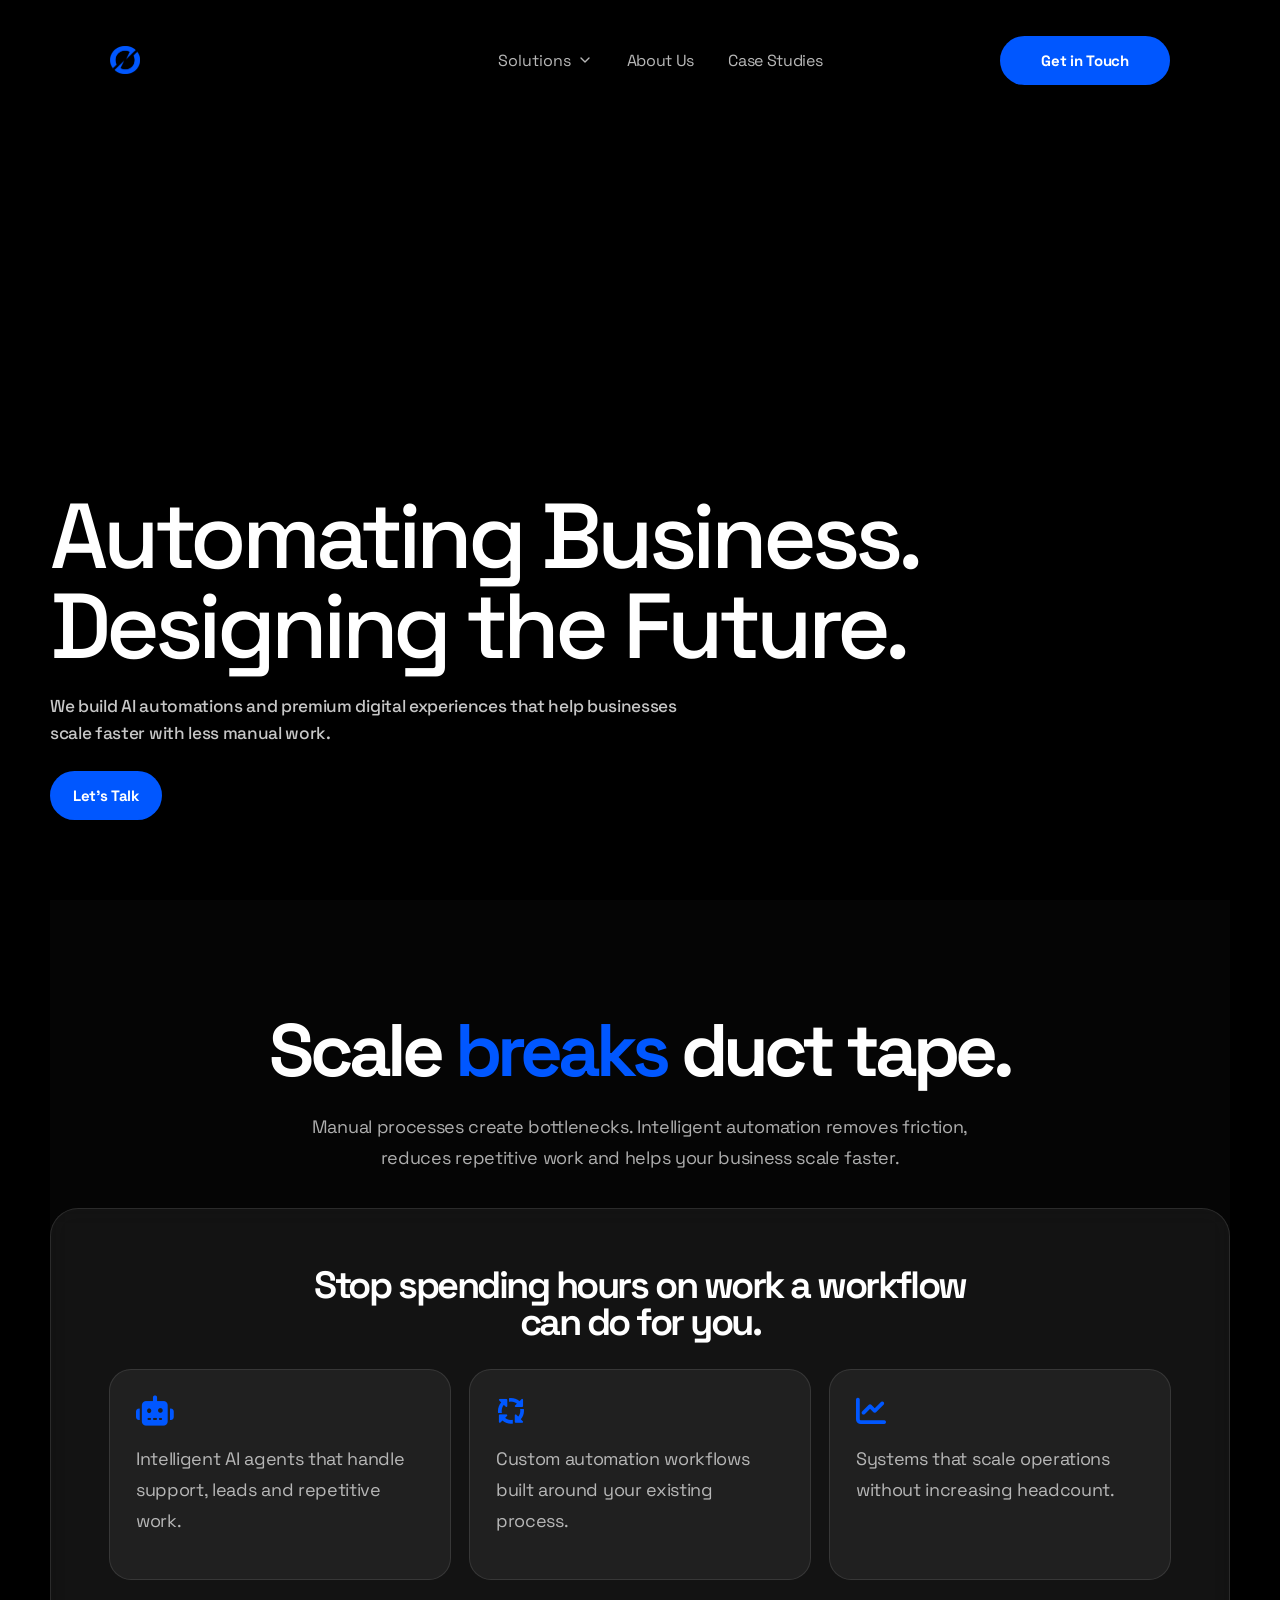
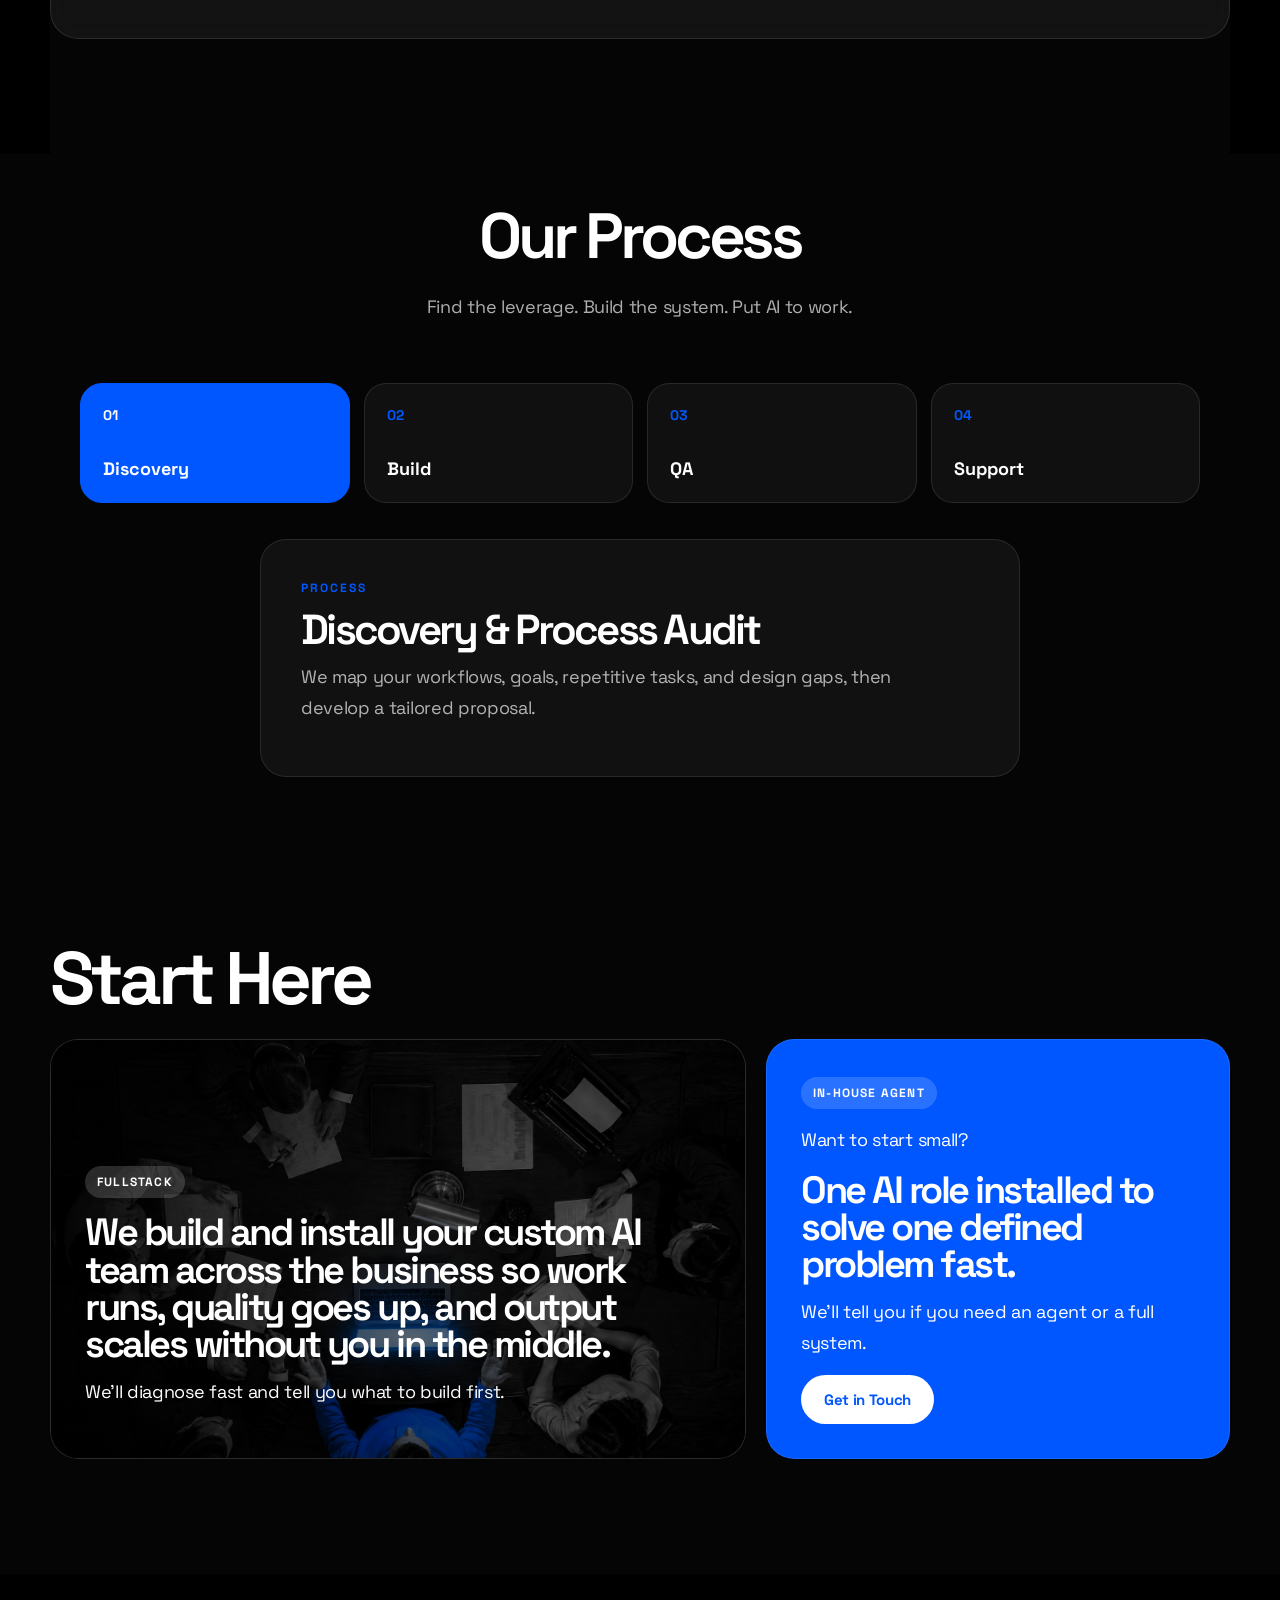
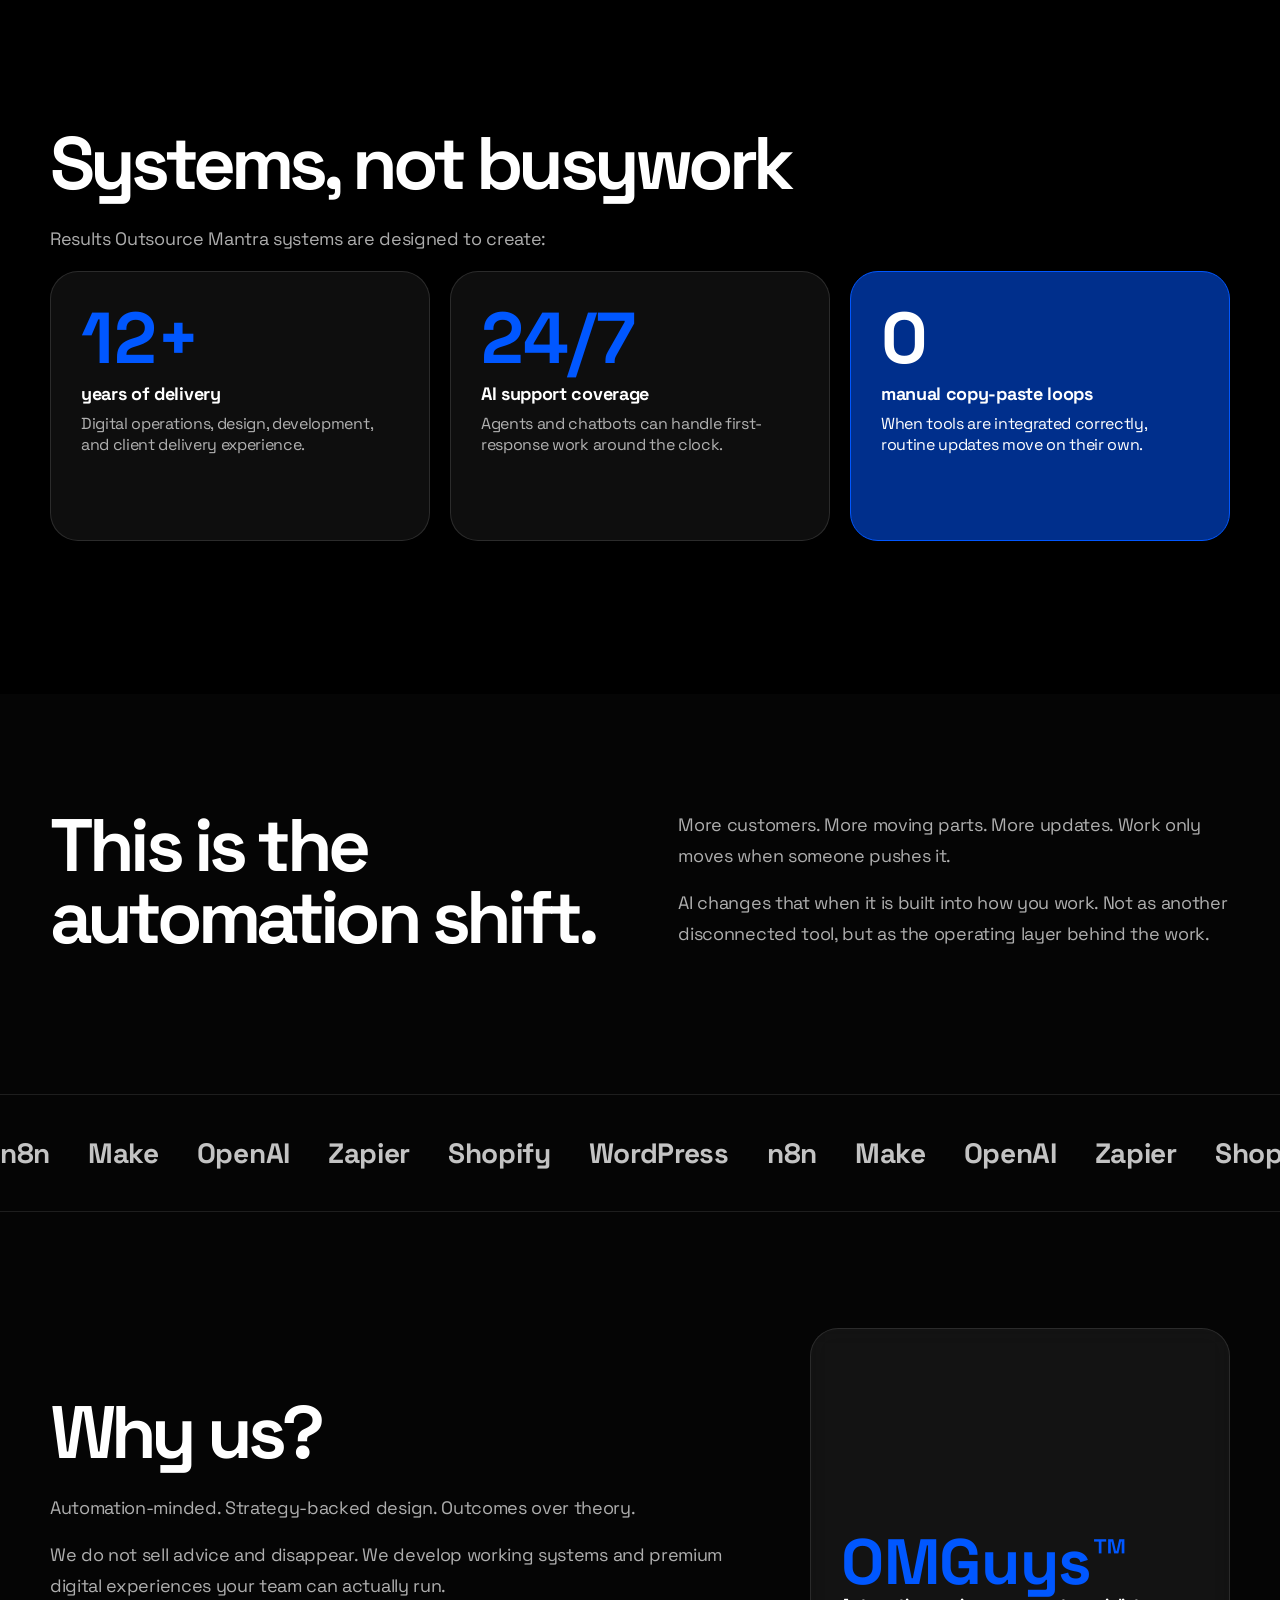
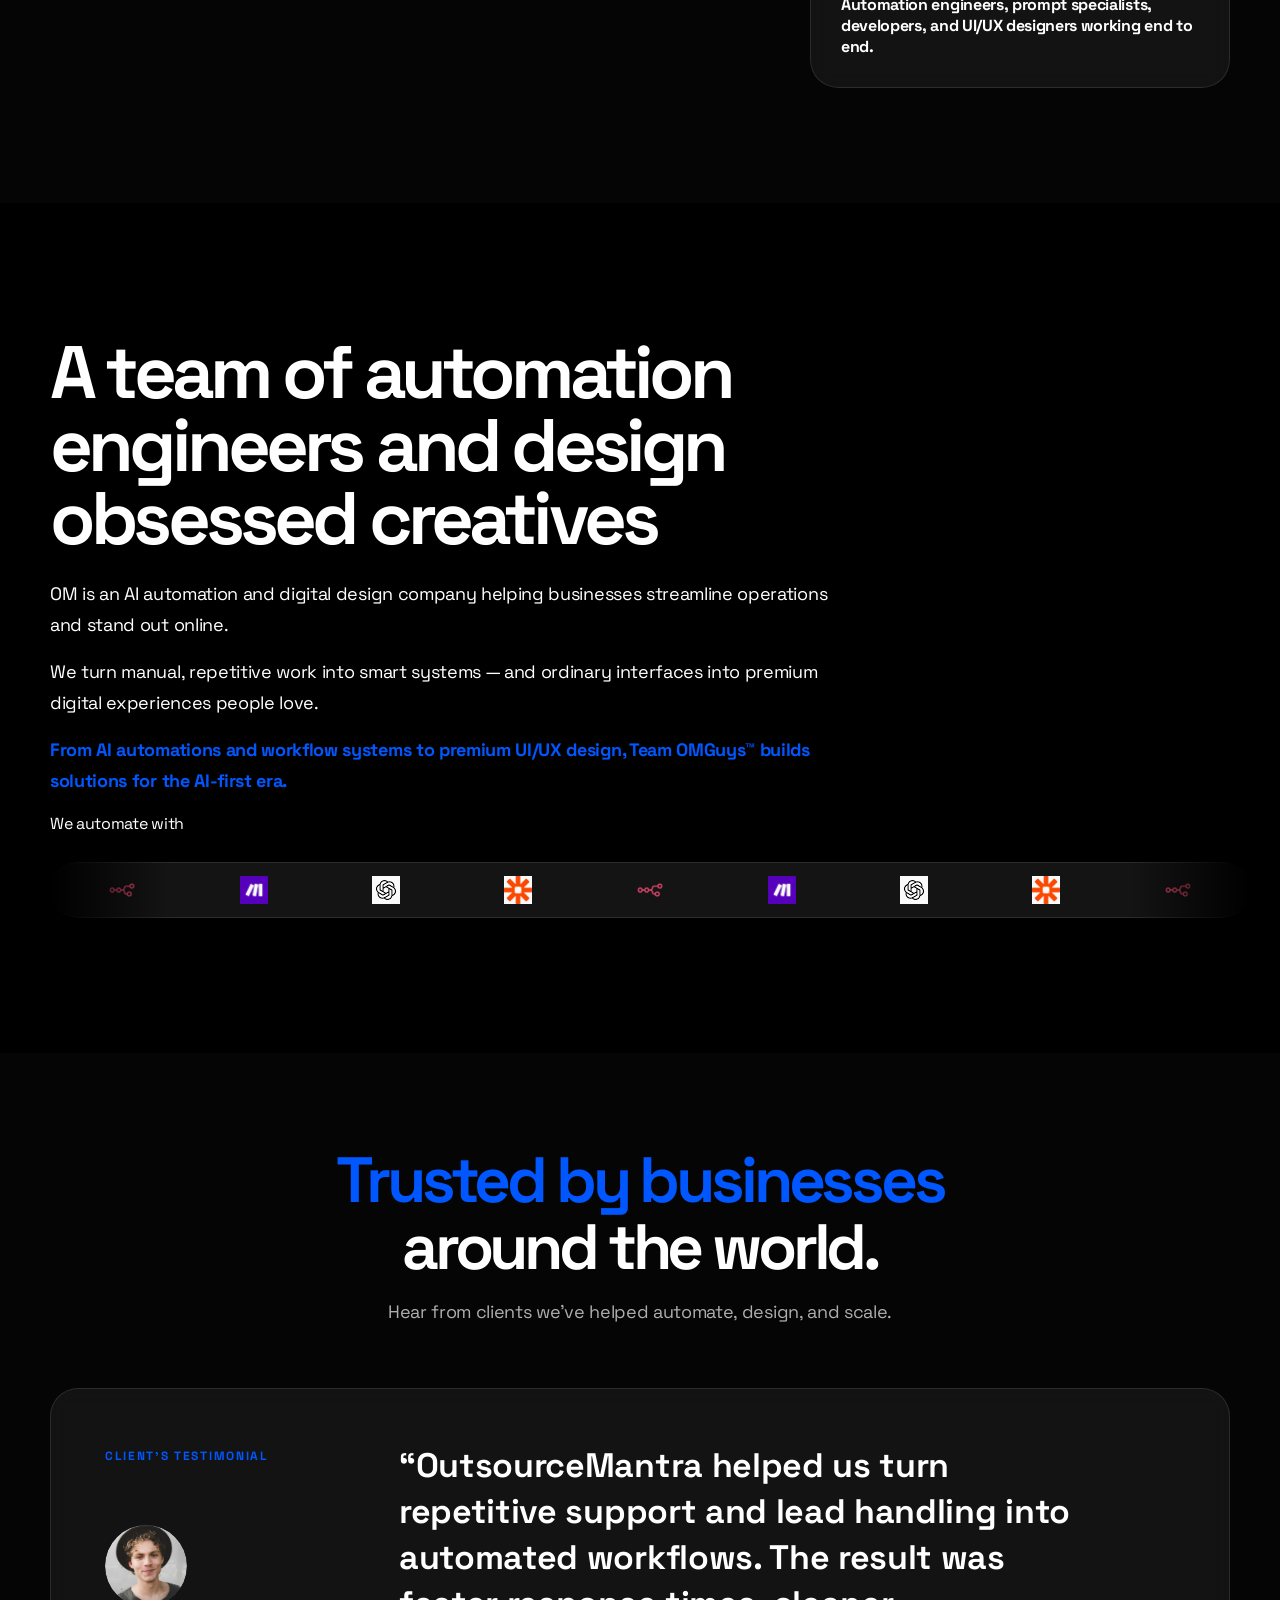
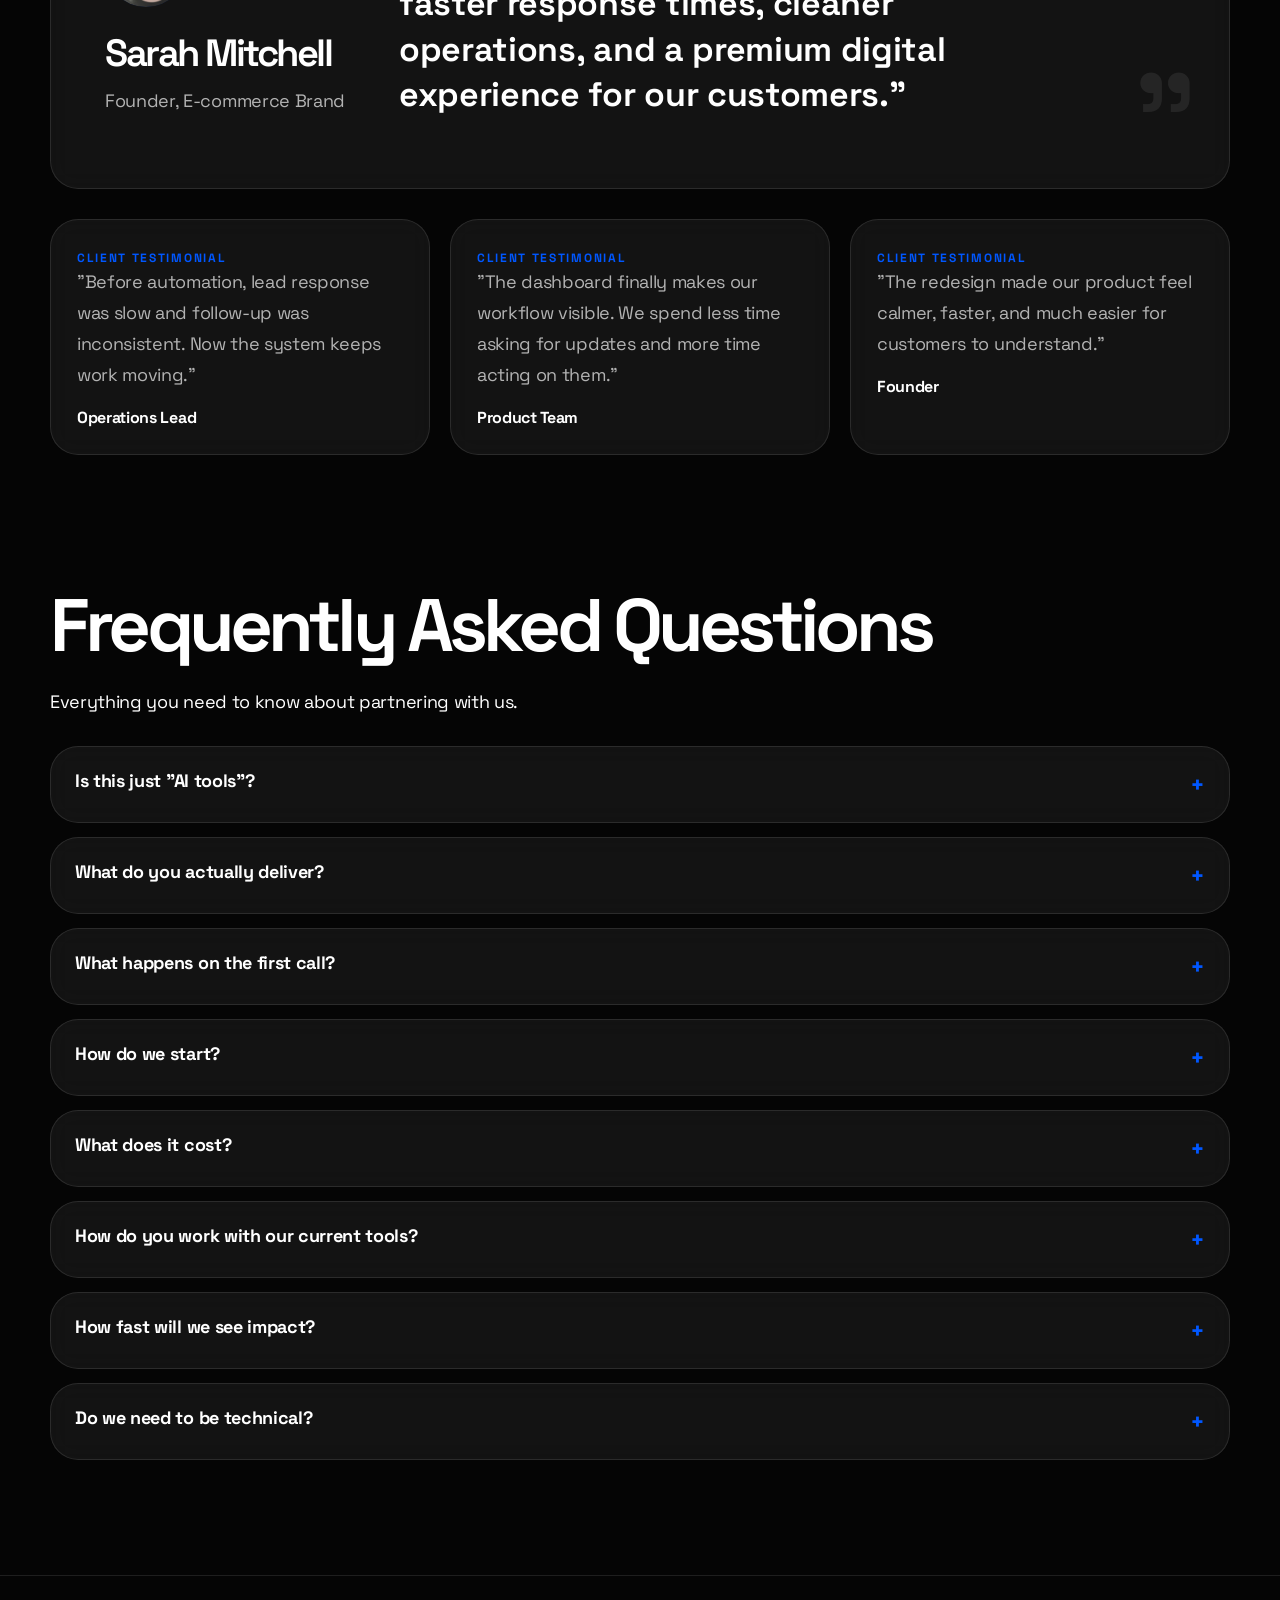
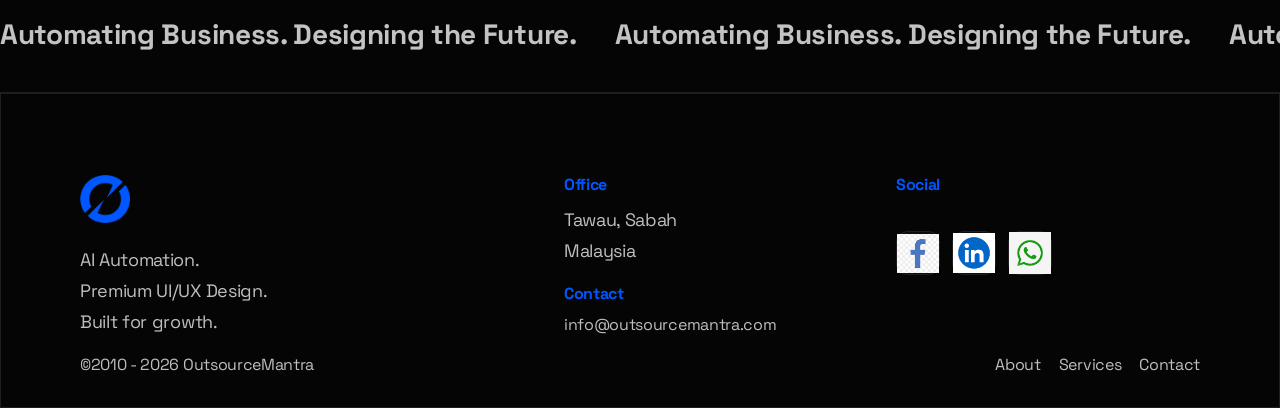
==== index.html @ 1ba49a5a "Final OM website update" ====
<!doctype html>
<html lang="en">

<head>
  <meta charset="utf-8" />
  <meta name="viewport" content="width=device-width, initial-scale=1" />
  <title>Outsource Mantra | Automating Business. Designing the Future.</title>
  <meta name="description"
    content="Outsource Mantra builds AI automations, premium UI/UX design, and integrated digital systems for growing businesses." />
  <meta property="og:title" content="Outsource Mantra" />
  <meta property="og:description" content="AI automation and premium UI/UX design by Team OMGuys." />
  <meta name="theme-color" content="#020202" />
  <link rel="preconnect" href="https://fonts.googleapis.com" />
  <link rel="preconnect" href="https://fonts.gstatic.com" crossorigin />
  <link href="https://fonts.googleapis.com/css2?family=Inter:wght@300;400;500;600;700;800&family=Space+Grotesk:wght@300;400;500;600;700&display=swap" rel="stylesheet">
  <link rel="stylesheet" href="https://cdnjs.cloudflare.com/ajax/libs/font-awesome/6.5.2/css/all.min.css">
  <link rel="stylesheet" href="assets/style1-blue1.css" />
</head>

<body>
  <div class="gradient-blur" aria-hidden="true">
    <div></div>
    <div></div>
    <div></div>
    <div></div>
    <div></div>
    <div></div>
  </div>
  <header class="site-header" data-header>
    <a class="brand" href="index.html" aria-label="Outsource Mantra home"><img class="logo" src="assets/logo-blue.png" alt="Outsource Mantra logo"></a>
    <button class="nav-toggle" type="button" aria-expanded="false"
      aria-controls="site-nav"><span></span><span></span><span></span></button>
    <nav class="site-nav" id="site-nav" aria-label="Primary navigation">
      <div class="nav-group">
        <button class="nav-drop" type="button" aria-expanded="false">Solutions <svg class="nav-chevron" width="16"
            height="16" viewBox="0 0 24 24" fill="none">
            <path d="M6 9L12 15L18 9" stroke="currentColor" stroke-width="2" stroke-linecap="round"
              stroke-linejoin="round" />
          </svg></button>
        <div class="dropdown">
          <a href="services.html#ai">AI Automation</a>
          <a href="services.html#ux">Premium UI/UX Design</a>
          <a href="services.html#build">Build & Integrate</a>
        </div>
      </div>
      <a href="about.html">About Us</a>
      <a href="work.html">Case Studies</a>
    </nav>
    <a class="btn btn-primary nav-cta" href="contact.html">Get in Touch</a>
  </header>

  <main>
    <section class="hero cinematic">
      <div class="media-bg media-command" aria-hidden="true">
          <video class="hero-video" autoplay muted loop playsinline>
        <source src="assets/video.mp4" type="video/mp4">
    </video>
      </div>
      <div class="hero-overlay" aria-hidden="true"></div>
      <div class="hero-inner animate-on-scroll">
        <h1>Automating Business.</h1>
        <h2>Designing the Future.</h2>
        <p>
          We build AI automations and premium digital experiences that help businesses scale faster with less manual
          work.
        </p>
        <a class="btn btn-primary" href="contact.html">Let's Talk</a>
      </div>
    </section>
<section class="break-section animate-on-scroll">
  <h2>Scale <span>breaks</span> duct tape.</h2>
  <p>
    Manual processes create bottlenecks. Intelligent automation removes friction,
    reduces repetitive work and helps your business scale faster.
</p>

  <!-- <div class="signal-icon" aria-hidden="true"></div> -->

  <div class="install-block">
    <h3><center><span>Stop spending hours on work</span>
       a workflow <br>can do for you.</center>
      
    </h3>

    <div class="install-grid">

    <article>
       <i class="fa-solid fa-robot feature-icon"></i>
        <!-- AI Agents -->


<!-- Workflows -->

        <p>
            Intelligent AI agents that handle
            support, leads and repetitive work.
        </p>
    </article>

    <article>
        <i class="fa-solid fa-arrows-spin feature-icon"></i>

<!-- Scaling -->

        <p>
            Custom automation workflows
            built around your existing process.
        </p>
    </article>

    <article>
        <i class="fa-solid fa-chart-line feature-icon"></i>
        <p>
            Systems that scale operations
            without increasing headcount.
        </p>
    </article>

</div>
  </div>
</section>
    <!-- <section class="break-section animate-on-scroll">
      <h2>Scale <span>breaks</span> duct tape.</h2>
      <p>If work only moves when you're in the middle, you're the system.</p>
      <div class="signal-icon" aria-hidden="true"></div>
    </section> -->

    <!-- <section class="install-system">
      <div class="section-shell split animate-on-scroll">
        <div>
          <p class="eyebrow">About Us</p>
          <h2>Stop being the system. Install one.</h2>
        </div>
        <div>
          <p>OM is an AI automation and digital design company. For the past 12+ years we have helped businesses
            streamline operations and stand out online.</p>
          <p>What started with a couple of designers has grown into Team OMGuys&trade;: automation engineers, prompt
            specialists, developers, and UI/UX designers.</p>
          <a class="text-link" href="about.html">More About Us</a>
        </div>
      </div>
    </section> -->

    <!-- <section class="operate section-dark">
      <div class="section-shell animate-on-scroll">
        <h2>Built for how you actually operate.</h2>
        <div class="operate-grid">
          <article><i data-icon></i>
            <p>AI-run workflows built into the business, not random tools.</p>
          </article>
          <article><i data-icon></i>
            <p>Work completes without constant human coordination.</p>
          </article>
          <article><i data-icon></i>
            <p>Capacity scales without hiring for every manual task.</p>
          </article>
        </div>
      </div>
    </section> -->

    <!-- <section class="approach" id="process">
      <div class="approach-head animate-on-scroll">
        <h2>Our Process</h2>
        <p>Find the leverage. Build the system. Put AI to work.</p>
      </div>
      <div class="process-orbit animate-on-scroll" style="--node-angle:0deg;--orbit-percent:25">
        <div class="orbit-ring" aria-hidden="true">
          <svg class="orbit-svg" viewBox="0 0 100 100">
            <circle class="orbit-base" cx="50" cy="50" r="49" pathLength="100"></circle>
            <circle class="orbit-progress" cx="50" cy="50" r="49" pathLength="100"></circle>
          </svg>
          <span class="orbit-node node-1"></span>
          <span class="orbit-node node-2"></span>
          <span class="orbit-node node-3"></span>
          <span class="orbit-node node-4"></span>
          <span class="active-orbit-node"></span>
        </div>
        <div class="process-content" data-process-content>
          <span>Process</span>
          <h3>Discovery & Process Audit</h3>
          <p>We map your workflows, goals, repetitive tasks, and design gaps, then develop a tailored proposal.</p>
        </div>
        <div class="process-tabs" role="tablist" aria-label="Process steps">
          <button class="active" type="button" data-step="0"><b>01</b> Discovery</button>
          <button type="button" data-step="1"><b>02</b> Build</button>
          <button type="button" data-step="2"><b>03</b> QA</button>
          <button type="button" data-step="3"><b>04</b> Support</button>
        </div>
      </div>
    </section>
    <div class="process-showcase" data-process-showcase>
  <span>PROCESS</span>
  <h3>Discovery & Process Audit</h3>
  <p>We map your workflows, goals, repetitive tasks, and design gaps, then develop a tailored proposal.</p>
</div> -->
<section class="approach" id="process">
  <div class="approach-head animate-on-scroll">
    <h2>Our Process</h2>
    <p>Find the leverage. Build the system. Put AI to work.</p>
  </div>

  <div class="process-orbit animate-on-scroll">

    <div class="process-tabs" role="tablist">
      <button class="active" type="button" data-step="0"><b>01</b> Discovery</button>
      <button type="button" data-step="1"><b>02</b> Build</button>
      <button type="button" data-step="2"><b>03</b> QA</button>
      <button type="button" data-step="3"><b>04</b> Support</button>
    </div>

    <div class="process-showcase" data-process-showcase>
      <span>PROCESS</span>
      <h3>Discovery & Process Audit</h3>
      <p>
        We map your workflows, goals, repetitive tasks,
        and design gaps, then develop a tailored proposal.
      </p>
    </div>

  </div>
</section>
    <section class="start-here section-dark">
      <div class="section-shell animate-on-scroll">
        <h2>Start Here</h2>
        <div class="offer-grid">
          <article class="offer-card media-card">
            <!-- <video class="card-video" autoplay muted loop playsinline preload="metadata" aria-hidden="true">
              <source src="assets/video1.mp4" type="video/mp4">
            </video> -->
            <img class="card-video"  src="assets/ble.png" alt="Full system installation">
            <div class="offer-card-content">
              <span class="offer-pill">FullStack</span>
              <h3>We build and install your custom AI team across the business so work runs, quality goes up, and output scales without you in the middle.</h3>
              <!-- <a class="btn btn-primary" href="contact.html">Book a Call</a> -->
              <p>We'll diagnose fast and tell you what to build first.</p>
            </div>
          </article>
          <article class="offer-card texture-card">
            <div class="offer-card-content">
              <span class="offer-pill">In-House Agent</span>
              <p class="offer-kicker">Want to start small?</p>
              <h3>One AI role installed to solve one defined problem fast.</h3>
              
              <p>We'll tell you if you need an agent or a full system.</p>
              <a class="btn btn-primary" href="contact.html">Get in Touch</a>
            </div>
          </article>
        </div>
      </div>
    </section>

    <section class="results section-dark animate-on-scroll">
      <div class="media-bg media-desk" aria-hidden="true">
         <video class="card-video" autoplay muted loop playsinline preload="metadata" aria-hidden="true">
              <source src="assets/typewriter.mp4" type="video/mp4">
            </video>
      </div>
      <div class="section-shell">
        <h2>Systems, not busywork</h2>
        <p >Results Outsource Mantra systems are designed to create:</p>
        <div class="metric-grid">
          <article><strong ">12+</strong><b>years of delivery</b><span>Digital operations, design, development, and client
              delivery experience.</span></article>
          <article><strong ">24/7</strong><b>AI support coverage</b><span>Agents and chatbots can handle first-response
              work around the clock.</span></article>
          <article class="accent"><strong ">0</strong><b>manual copy-paste loops</b><span>When tools are integrated
              correctly, routine updates move on their own.</span></article>
        </div>
      </div>
    </section>

    <section class="manifesto section-dark">
      <div class="section-shell split animate-on-scroll">
        <h2>This is the automation shift.</h2>
        <div>
          <p>More customers. More moving parts. More updates. Work only moves when someone pushes it.</p>
          <p>AI changes that when it is built into how you work. Not as another disconnected tool, but as the operating
            layer behind the work.</p>
        </div>
      </div>
   <div class="logo-marquee">
  <div class="logo-track">
    <div class="logo-group">
      <span>n8n</span><span>Make</span><span>OpenAI</span><span>Zapier</span><span>Shopify</span><span>WordPress</span>
    </div>

    <div class="logo-group" aria-hidden="true">
      <span>n8n</span><span>Make</span><span>OpenAI</span><span>Zapier</span><span>Shopify</span><span>WordPress</span>
    </div>

    <div class="logo-group" aria-hidden="true">
      <span>n8n</span><span>Make</span><span>OpenAI</span><span>Zapier</span><span>Shopify</span><span>WordPress</span>
    </div>
  </div>
</div>
    </section>

    <!-- <section class="work-preview section-dark">
      <div class="section-shell animate-on-scroll">
        <h2><span>What we build.</span> In the wild.</h2>
        <p>Some highlighted recent-work concepts.</p>
        <div class="case-strip">
          <article>
            <div class="case-thumb"></div><span>E-commerce Brand</span>
            <h3>AI Customer Support Agent</h3>
            <p>A 24/7 chatbot for order status, returns, and FAQs.</p>
          </article>
          <article>
            <div class="case-thumb"></div><span>B2B SaaS</span>
            <h3>Automated Lead Qualification</h3>
            <p>Scores and routes inbound leads directly into the CRM.</p>
          </article>
          <article>
            <div class="case-thumb"></div><span>Fintech Startup</span>
            <h3>AI-Powered Dashboard UI</h3>
            <p>Premium analytics with AI-generated insights.</p>
          </article>
        </div>
        <a class="btn btn-primary" href="work.html">Read Case Studies</a>
      </div>
    </section> -->

    <section class="why section-dark">
      <div class="section-shell why-grid animate-on-scroll">
        <div>
          <h2>Why us?</h2>
          <p>Automation-minded. Strategy-backed design. Outcomes over theory.</p>
          <p>We do not sell advice and disappear. We develop working systems and premium digital experiences your team
            can actually run.</p>
        </div>
        <div class="proof-card">
          <div class="media-bg media-team"></div>
          <strong>OMGuys&trade;</strong>
          <span>Automation engineers, prompt specialists, developers, and UI/UX designers working end to end.</span>
        </div>
      </div>
    </section>
    
   <section class="leverage-section">
  <video class="leverage-video" autoplay muted loop playsinline>
    <source src="assets/cinema.mp4" type="video/mp4">
  </video>

  <div class="leverage-overlay"></div>

  <div class="section-shell leverage-content">
    <h2>A team of automation engineers and design obsessed creatives</h2>

    <p class="lead">
      OM is an AI automation and digital design company helping businesses streamline operations and stand out online.
    </p>

    <p>
      We turn manual, repetitive work into smart systems — and ordinary interfaces into premium digital experiences people love.
    </p>

    <p class="orange">
      From AI automations and workflow systems to premium UI/UX design, Team OMGuys™ builds solutions for the AI-first era.
    </p>
  <span> We automate with </span>
    <div class="trusted-row logo-slider-row">
      
      <div class="tool-logo-slider" aria-label="Automation platform logos">
        <div class="tool-logo-track">
          <span class="tool-logo"><img src="assets/n8n.png" alt="n8n"></span>
          <span class="tool-logo"><img src="assets/make.png" alt="Make"></span>
          <span class="tool-logo"><img src="assets/openai.png" alt="OpenAI"></span>
          <span class="tool-logo"><img src="assets/zapier.png" alt="Zapier"></span>
          <span class="tool-logo"><img src="assets/n8n.png" alt="n8n"></span>
          <span class="tool-logo"><img src="assets/make.png" alt="Make"></span>
          <span class="tool-logo"><img src="assets/openai.png" alt="OpenAI"></span>
          <span class="tool-logo"><img src="assets/zapier.png" alt="Zapier"></span>
           <span class="tool-logo"><img src="assets/n8n.png" alt="n8n"></span>
          <span class="tool-logo"><img src="assets/make.png" alt="Make"></span>
          <span class="tool-logo"><img src="assets/openai.png" alt="OpenAI"></span>
          <span class="tool-logo"><img src="assets/zapier.png" alt="Zapier"></span>
          <span class="tool-logo"><img src="assets/n8n.png" alt="n8n"></span>
          <span class="tool-logo"><img src="assets/make.png" alt="Make"></span>
          <span class="tool-logo"><img src="assets/openai.png" alt="OpenAI"></span>
          <span class="tool-logo"><img src="assets/zapier.png" alt="Zapier"></span>
        </div>
        </div>
      </div>
    </div>
  </div>

</section>
    <section class="testimonial-section">
  <div class="section-shell">
    <div class="testimonial-head">
      <div>
      <br>
      <br><br>
      <br>
        <h2><span>Trusted by businesses</span><br>around the world.</h2>
        <p>Hear from clients we've helped automate, design, and scale.</p>
      </div>

      <!-- <a href="work.html">Read case studies</a> -->
    </div>

    <div class="testimonial-card">
      <div class="testimonial-left">
        <span>CLIENT'S TESTIMONIAL</span>

        <div class="avatar">
          <img src="assets/a.jpg" alt="Photo of Sarah Mitchell, Founder of E-commerce Brand">
        </div>

        <h3>Sarah Mitchell</h3>
        <p>Founder, E-commerce Brand</p>
      </div>

      <div class="testimonial-quote">
        <p>
          “OutsourceMantra helped us turn repetitive support and lead handling into
          automated workflows. The result was faster response times, cleaner operations,
          and a premium digital experience for our customers.”
        </p>
      </div>

      

      <div class="quote-mark">”</div>
    </div>
  </div>
  <div class="section-shell animate-on-scroll">

        <div class="testimonial-grid">
          <blockquote><span>Client Testimonial</span>
            <p>"Before automation, lead response was slow and follow-up was inconsistent. Now the system keeps work
              moving."</p><cite>Operations Lead</cite>
          </blockquote>
          <blockquote><span>Client Testimonial</span>
            <p>"The dashboard finally makes our workflow visible. We spend less time asking for updates and more time
              acting on them."</p><cite>Product Team</cite>
          </blockquote>
          <blockquote><span>Client Testimonial</span>
            <p>"The redesign made our product feel calmer, faster, and much easier for customers to understand."</p>
            <cite>Founder</cite>
          </blockquote>
        </div>
      </div>
</section>
    




    <section class="faq section-dark">
      <div class="section-shell animate-on-scroll">
        <h2>Frequently Asked Questions</h2>
        <p>Everything you need to know about partnering with us.</p>
        <div class="faq-list">
          <details>
            <summary>Is this just "AI tools"?</summary>
            <p>No. We map the workflow, connect your tools, build the automation, test it, and hand over a working
              system.</p>
          </details>
          <details>
            <summary>What do you actually deliver?</summary>
            <p>AI automations, chatbots, AI agents, dashboards, UI/UX design, integrations, and deployment support.</p>
          </details>
          <details>
            <summary>What happens on the first call?</summary>
            <p>We identify your highest-friction workflows and recommend what to automate or redesign first.</p>
          </details>
          <details>
            <summary>How do we start?</summary>
            <p>Start with discovery and a process audit. From there, Team OMGuys creates a practical build plan.</p>
          </details>
          <details>
            <summary>What does it cost?</summary>
            <p>Pricing depends on scope, integrations, support needs, and whether you need automation, design, build, or
              all three.</p>
          </details>
          <details>
            <summary>How do you work with our current tools?</summary>
            <p>We integrate with tools such as WordPress, Shopify, CRMs, n8n, Make, Zapier, and custom APIs.</p>
          </details>
          <details>
            <summary>How fast will we see impact?</summary>
            <p>Focused automations can create impact quickly; larger systems are built in milestones.</p>
          </details>
          <details>
            <summary>Do we need to be technical?</summary>
            <p>No. We handle mapping, design, build, testing, deployment, and handover.</p>
          </details>
        </div>
      </div>
    </section>

  </main>
<div class="logo-marquee" style=" color:#ffffff;">
  <div class="logo-track">
    <div class="logo-group">
      <span>Automating Business. Designing the Future.</span><span>Automating Business. Designing the
            Future.</span><span>Automating Business. Designing the Future.</span></div>
    

    <div class="logo-group" aria-hidden="true">
      <span>Automating Business. Designing the Future.</span><span>Automating Business. Designing the
            Future.</span><span>Automating Business. Designing the Future.</span>
    </div>

    <div class="logo-group" aria-hidden="true">
     <span>Automating Business. Designing the Future.</span><span>Automating Business. Designing the
            Future.</span><span>Automating Business. Designing the Future.</span>
    </div>
  </div>
</div>
 <footer class="footer">
  <div class="footer-top">

    <div class="footer-brand">
      <img src="assets/logo-blue.png" alt="Outsource Mantra">
<br>
      <p>
        AI Automation.<br>
        Premium UI/UX Design.<br>
        Built for growth.
      </p>
    </div>

    <div class="footer-info">
      <h4>Office</h4>
      <p>
        Tawau, Sabah<br>
        Malaysia
      </p>
      <h4>Contact</h4>
      <a href="mailto:info@outsourcemantra.com">
        info@outsourcemantra.com
      </a>
    </div>

    <div class="footer-info social">
  <h4>Social</h4>

  <div class="footer-socials">

    <a href="https://www.facebook.com/outsourcemantra"
       target="_blank">
      <img src="assets/fb.png" alt="Facebook">
    </a>

    <a href="https://www.linkedin.com/company/outsourcemantra"
       target="_blank">
      <img src="assets/ln.png" alt="LinkedIn">
    </a>

    <a href="https://wa.me/1234567890"
       target="_blank">
      <img src="assets/wtsp.png" alt="WhatsApp">
    </a>

  </div>
</div>

  </div>

  <div class="footer-bottom">
    <span>©2010 - 2026 OutsourceMantra</span>

    <div class="footer-links">
      <a href="about.html">About</a>
      <a href="services.html">Services</a>
      <a href="contact.html">Contact</a>
    </div>
  </div>
</footer>
  <script src="assets/app.js" defer></script>
</body>

</html>
---- assets/style1-blue1.css ----
/* =========================================================
   Outsource Mantra — Clean Nova-style Theme
   Variant: Blue
   Use this file for all pages that currently load assets/style1.css
   ========================================================= */

:root {
  --primary: #0057FF;
  --primary-hover: #0047D6;
  --accent: #0057FF;
  --orange: #0057FF;
  --primary-rgb: 0, 87, 255;
  --bg: #050505;
  --bg-2: #000000;
  --surface: #0b0b0b;
  --surface-2: #111111;
  --surface-3: #161616;
  --text: #ffffff;
  --muted: rgba(255, 255, 255, .68);
  --muted-2: rgba(255, 255, 255, .48);
  --dark: #ffffff;
  --white: #ffffff;
  --soft: #101010;
  --light: rgba(255, 255, 255, .08);
  --line: rgba(255, 255, 255, .10);
  --line-strong: rgba(255, 255, 255, .16);
  --shadow: none;
  --max: 1180px;
  --radius: 28px;
  --radius-sm: 18px;
  --header-h: 120px;
}

* {
  box-sizing: border-box
}

html {
  scroll-behavior: smooth;
  overflow-x: hidden;
  background: var(--bg-2)
}

body {
  margin: 0;
  overflow-x: hidden;
  background: var(--bg-2);
  color: var(--text);
  font-family: Inter, Geist, ui-sans-serif, system-ui, -apple-system, BlinkMacSystemFont, "Segoe UI", sans-serif;
  letter-spacing: -.02em
}

body.nav-open {
  overflow: hidden
}

a {
  color: inherit;
  text-decoration: none
}

button,
input,
textarea {
  font: inherit
}

button {
  cursor: pointer
}

img,
video {
  max-width: 100%;
  display: block
}

p {
  margin: 0 0 1rem;
  color: var(--muted);
  font-size: clamp(16px, 1.45vw, 18px);
  line-height: 1.72
}

h1,
h2,
h3,
h4,
p {
  margin-top: 0
}

h1,
h2,
h3 {
  color: var(--text);
  line-height: .98;
  letter-spacing: -.065em
}

h1 {
  font-size: clamp(48px, 8vw, 116px);
  margin: 0 0 22px;
  font-weight: 700
}

h2 {
  font-size: clamp(36px, 5.8vw, 76px);
  margin: 0 0 24px;
  font-weight: 650
}

h3 {
  font-size: clamp(23px, 3vw, 38px);
  font-weight: 650;
  margin: 0 0 14px
}

.section-shell {
  width: min(var(--max), calc(100% - 40px));
  margin-inline: auto;
  padding: clamp(72px, 9vw, 124px) 0
}

.section-dark {
  background: transparent
}

.eyebrow,
.eyebrow.dark,
.about-kicker,
.about-nova-kicker,
.case-kicker {
  display: inline-flex;
  align-items: center;
  gap: 8px;
  margin: 0 0 16px;
  color: var(--primary);
  text-transform: uppercase;
  font-size: 12px;
  font-weight: 850;
  letter-spacing: .18em
}

.eyebrow:before {
  display: none
}

.gradient-blur {
  display: none !important
}

/* NAVBAR */
.site-header {
  font-family: "Space Grotesk", Inter, system-ui, sans-serif !important;
  position: fixed !important;
  top: 0 !important;
  left: 0 !important;
  right: 0 !important;
  transform: none !important;
  z-index: 999 !important;
  width: 100% !important;
  max-width: 100% !important;
  height: var(--header-h) !important;
  min-height: var(--header-h) !important;
  display: grid !important;
  grid-template-columns: 210px 1fr 170px !important;
  align-items: center !important;
  gap: 24px !important;
  padding: 0 max(24px, calc((100vw - 1060px)/2)) !important;
  background: rgba(0, 0, 0, .18) !important;
  border: none !important;
  border-radius: 0 !important;
  box-shadow: none !important;
  backdrop-filter: blur(14px) !important;
  -webkit-backdrop-filter: blur(14px) !important;
  transition: background .25s ease, height .25s ease
}

.site-header.is-scrolled {
  height: var(--header-h) !important;
  min-height: var(--header-h) !important;
  background: rgba(0, 0, 0, .58) !important
}

.brand {
  justify-self: start !important;
  display: inline-flex !important;
  align-items: center !important;
  gap: 10px !important;
  min-width: 0 !important
}

.logo {
  width: 30px !important;
  height: 30px !important;
  object-fit: contain !important;
  filter: none !important;
  flex: 0 0 50px !important
}

.brand-text {
  color: #fff !important;
  font-size: 14px !important;
  font-weight: 800 !important;
  line-height: .9 !important;
  letter-spacing: -.04em !important
}

.site-nav {
  justify-self: center !important;
  display: flex !important;
  align-items: center !important;
  justify-content: center !important;
  gap: 34px !important;
  color: rgba(255, 255, 255, .72) !important;
  font-size: 16px !important;
  font-weight: 400 !important
}

.site-nav>a,
.nav-drop {
  border: 0 !important;
  color: inherit !important;
  background: transparent !important;
  padding: 0 !important;
  border-radius: 999px !important;
  display: inline-flex !important;
  align-items: center !important;
  gap: 6px !important;
  transition: .22s ease !important
}

.site-nav>a:hover,
.nav-drop:hover,
.nav-group.open .nav-drop {
  color: #fff !important;
  background: transparent !important
}

.nav-group {
  position: relative !important
}

.dropdown {
  position: absolute !important;
  top: calc(100% + 18px) !important;
  left: 50% !important;
  transform: translateX(-50%) translateY(10px) !important;
  width: 270px !important;
  min-width: 270px !important;
  padding: 10px !important;
  border-radius: 18px !important;
  background: rgba(8, 8, 8, .96) !important;
  border: 1px solid var(--line) !important;
  box-shadow: 0 22px 55px rgba(0, 0, 0, .35) !important;
  opacity: 0 !important;
  visibility: hidden !important;
  pointer-events: none !important;
  display: block !important;
  z-index: 9999 !important;
  transition: .2s ease !important
}

.nav-group:hover .dropdown,
.nav-group.open .dropdown {
  opacity: 1 !important;
  visibility: visible !important;
  pointer-events: auto !important;
  transform: translateX(-50%) translateY(0) !important
}

.dropdown a {
  display: block !important;
  width: 100% !important;
  padding: 12px 14px !important;
  border-radius: 12px !important;
  color: rgba(255, 255, 255, .78) !important;
  background: transparent !important;
  font-size: 14px !important;
  font-weight: 600 !important;
  line-height: 1.2 !important;
  white-space: nowrap !important
}

.dropdown a:hover {
  color: #fff !important;
  background: rgba(255, 255, 255, .08) !important
}

.nav-toggle {
  display: none;
  width: 46px;
  height: 46px;
  border: 1px solid var(--line);
  border-radius: 14px;
  background: rgba(255, 255, 255, .08);
  align-items: center;
  justify-content: center;
  flex-direction: column;
  gap: 5px
}

.nav-toggle span {
  width: 20px;
  height: 2px;
  background: #fff;
  border-radius: 99px;
  transition: .2s
}

/* BUTTONS */
.btn {
  display: inline-flex;
  align-items: center;
  justify-content: center;
  gap: 10px;
  min-height: 48px;
  padding: 14px 22px;
  border-radius: 999px;
  font-weight: 800;
  font-size: 15px;
  border: 1px solid transparent;
  transition: .25s ease;
  white-space: nowrap
}

.btn-primary,
.btn-shiny,
.nav-cta {
  background: var(--primary) !important;
  color: #fff !important;
  box-shadow: none !important
}

.btn:hover {
  transform: translateY(-2px);
  box-shadow: none !important
}

.btn-primary:hover,
.btn-shiny:hover,
.nav-cta:hover {
  background: var(--primary-hover) !important;
  color: #fff !important
}
.section-shell .btn-primary{
  background:  #fff !important;
  color: var(--primary) !important;
  box-shadow: none !important
}

.btn.dark,
.btn-shiny.dark {
  background: #fff !important;
  color: var(--primary) !important;
  box-shadow: none !important
}

.text-link {
  color: var(--primary);
  font-weight: 800
}

/* HERO */
.cinematic {
  position: relative;
  isolation: isolate;
  overflow: hidden
}

.media-bg {
  position: absolute;
  inset: 0;
  z-index: -2;
  background: none !important
}

.hero-video,
.card-video,
.leverage-video {
  position: absolute;
  inset: 0;
  width: 100%;
  height: 100%;
  object-fit: cover
}

.hero-overlay,
.leverage-overlay {
  position: absolute;
  inset: 0;
  z-index: -1
}

.hero {
  min-height: 100svh !important;
  display: flex;
  align-items: flex-end !important;
  padding: 260px 0 80px !important;
  background: #000
}

.hero-video {
  opacity: .95 !important;
  filter: none !important
}

.hero-overlay {
  background: linear-gradient(90deg, rgba(0, 0, 0, .72), rgba(0, 0, 0, .50), rgba(0, 0, 0, .30)) !important;
  backdrop-filter: none !important
}

.hero-inner {
  width: min(var(--max), calc(100% - 40px));
  margin: 0 auto !important;
  position: relative;
  z-index: 5
}

.hero-inner h1,
.hero-inner h2 {
  color: #fff !important;
  font-family: "Space Grotesk", Inter, system-ui, sans-serif !important;
  font-size: clamp(56px, 7.2vw, 96px) !important;
  font-weight: 500 !important;
  letter-spacing: -.055em !important;
  line-height: .98 !important;
  margin: 0 !important;
  max-width: 980px !important
}

.hero-inner h2 {
  margin-bottom: 22px !important
}

.hero-inner p {
  color: rgba(255, 255, 255, .78) !important;
  max-width: 650px !important;
  font-size: clamp(17px, 1.35vw, 20px) !important;
  line-height: 1.55 !important;
  font-weight: 500 !important
}

.hero-inner .btn {
  margin-top: 8px !important
}

.page-hero {
  min-height: 460px;
  display: flex;
  align-items: end;
  padding-top: 120px;
  background: #050505
}

.page-hero .section-shell {
  padding-bottom: 70px
}

.page-hero h1 {
  max-width: 900px;
  color: #fff
}

/* SHARED */
.break-section,
.approach,
.contact-section {
  width: min(var(--max), calc(100% - 40px));
  margin: 0 auto;
  padding: clamp(72px, 9vw, 120px) 0
}

.break-section {
  text-align: center;
  background: var(--bg)
}

.break-section>h2 {
  max-width: 850px;
  margin-inline: auto;
  color: #fff
}

.break-section h2 span,
.work-preview h2 span,
.testimonial-head h2 span {
  color: var(--primary)
}

.break-section>p {
  max-width: 720px;
  margin-inline: auto;
  color: var(--muted)
}

.signal-icon {
  width: 82px;
  height: 82px;
  margin: 34px auto;
  border-radius: 26px;
  background: var(--primary);
  box-shadow: none;
  position: relative
}

.signal-icon:before,
.signal-icon:after {
  content: "";
  position: absolute;
  inset: 18px;
  border: 2px solid rgba(255, 255, 255, .9);
  border-radius: 20px
}

.signal-icon:after {
  inset: 31px;
  background: #fff;
  border-radius: 999px
}

.install-block,
.offer-card,
.metric-grid article,
.case-strip article,
/* .work-grid article, */
.proof-card,
.contact-form,
.testimonial-card,
.testimonial-grid blockquote,
details,
.detail-grid ul,
.process-showcase {
  background: rgba(255, 255, 255, .06) !important;
  border: 1px solid var(--line) !important;
  border-radius: var(--radius);
  box-shadow: none !important;
  backdrop-filter: blur(12px);
  -webkit-backdrop-filter: blur(12px)
}

.install-block {
  margin-top: 34px;
  padding: clamp(28px, 5vw, 58px);
  text-align: left
}

.install-block h3 {
  text-align: center;
  max-width: 790px;
  margin-inline: auto;
  color: #fff
}

.install-block center {
  display: block
}

.install-grid,
.operate-grid {
  display: grid;
  grid-template-columns: repeat(3, 1fr);
  gap: 18px;
  margin-top: 28px
}

.install-grid article,
.operate-grid article {
  padding: 26px;
  border-radius: 22px;
  background: rgba(255, 255, 255, .055) !important;
  border: 1px solid var(--line) !important
}

.install-grid article p,
.operate-grid article p {
  color: var(--muted) !important
}

.feature-icon,
i.fa,
.fa,
.fa-solid {
  font-size: 30px;
  color: var(--primary) !important;
  margin-bottom: 18px
}

.split {
  display: grid;
  grid-template-columns: minmax(0, 1fr) minmax(0, 1fr);
  gap: clamp(28px, 6vw, 80px);
  align-items: start
}

/* PROCESS */
.approach {
  width: 100% !important;
  background: var(--bg) !important;
  padding: 50px 0 !important
}

.approach-head {
  text-align: center !important;
  max-width: 760px !important;
  margin: 0 auto 60px !important
}

.approach-head h2 {
  color: #fff !important;
  font-size: 64px !important;
  line-height: 1 !important
}

.approach-head p {
  color: var(--muted) !important
}

.process-orbit {
  max-width: 1120px !important;
  margin: 0 auto !important;
  padding: 0 !important;
  background: transparent !important;
  border: none !important;
  box-shadow: none !important;
  overflow: visible !important
}

.orbit-ring,
.active-orbit-node,
.process-content {
  display: none !important
}

.process-tabs {
  position: static !important;
  display: grid !important;
  grid-template-columns: repeat(4, 1fr) !important;
  gap: 14px !important;
  margin-bottom: 36px !important
}

.process-tabs button {
  position: relative !important;
  min-height: 120px !important;
  padding: 22px !important;
  border-radius: 22px !important;
  background: #101010 !important;
  border: 1px solid var(--line) !important;
  color: #fff !important;
  box-shadow: none !important;
  display: flex !important;
  flex-direction: column !important;
  justify-content: space-between !important;
  text-align: left !important;
  font-size: 18px !important;
  font-weight: 800 !important
}

.process-tabs button b {
  display: block;
  color: var(--primary) !important;
  font-size: 14px;
  margin-bottom: 10px;
  background: transparent !important
}

.process-tabs button:after {
  display: none !important
}

.process-tabs button.active {
  background: var(--primary) !important;
  border-color: var(--primary) !important;
  color: #fff !important
}

.process-tabs button.active b {
  color: #fff !important
}

.process-showcase {
  max-width: 760px !important;
  width: 100% !important;
  margin: 0 auto !important;
  padding: 36px 40px !important;
  border-radius: 26px !important;
  background: #111 !important
}

.process-showcase span {
  color: var(--primary) !important;
  font-size: 12px;
  font-weight: 800;
  letter-spacing: .16em;
  text-transform: uppercase
}

.process-showcase h3 {
  font-size: 42px !important;
  color: #fff !important;
  margin: 12px 0
}

.process-showcase p {
  color: var(--muted) !important;
  max-width: 620px !important
}

/* HOME SECTIONS */
.start-here,
.results,
.manifesto,
.work-preview,
.why,
.faq,
.service-detail,
.cta-band,
.testimonial-section,
.leverage-section,
.install-system {
  position: relative;
  background: var(--bg) !important
}

.start-here h2,
.results h2,
.manifesto h2,
.work-preview h2,
.why h2,
.faq h2 {
  color: #fff !important
}

.start-here p,
.results p,
.manifesto p,
.work-preview p,
.why p{
  color: var(--muted) !important
}
.faq p {
  color: #ffff !important
}
.offer-grid,
.metric-grid,
.case-strip,
.work-grid.full,
.testimonial-grid {
  display: grid;
  grid-template-columns: repeat(3, 1fr);
  gap: 20px
}

.offer-grid {
  grid-template-columns: 1.2fr .8fr
}

.offer-card {
  min-height: 420px;
  position: relative;
  overflow: hidden
}

.media-card .card-video {
  z-index: 0
}

.media-card:after {
  content: "";
  position: absolute;
  inset: 0;
  background: linear-gradient(90deg, rgba(0, 0, 0, .78), rgba(0, 0, 0, .38));
  z-index: 1
}

.offer-card-content {
  position: relative;
  z-index: 2;
  padding: 34px;
  color: #fff;
  height: 100%;
  display: flex;
  flex-direction: column;
  align-items: flex-start;
  justify-content: flex-end
}

.offer-card-content h3,
.offer-card-content p {
  color: #fff !important
}

.texture-card {
  background: var(--primary) !important
}

.offer-pill {
  display: inline-flex;
  padding: 8px 12px;
  border-radius: 999px;
  background: rgba(255, 255, 255, .16);
  color: #fff;
  font-weight: 800;
  font-size: 12px;
  text-transform: uppercase;
  letter-spacing: .1em;
  margin-bottom: 16px
}

.results {
  min-height: 720px !important;
  overflow: hidden !important;
  background: #000 !important;
  display: flex;
  align-items: center
}

.results .media-bg {
  position: absolute !important;
  inset: 0 !important;
  opacity: 1 !important;
  z-index: 0 !important;
  background: none !important
}

.results .media-bg video,
.results .media-bg .card-video {
  opacity: .9 !important;
  filter: brightness(.65) contrast(1.05) !important;
  width: 100% !important;
  height: 100% !important;
  object-fit: cover !important
}

.results::before {
  content: "";
  position: absolute;
  inset: 0;
  z-index: 1;
  background: linear-gradient(90deg, rgba(0, 0, 0, .78), rgba(0, 0, 0, .56), rgba(0, 0, 0, .38)), linear-gradient(180deg, rgba(0, 0, 0, .18), rgba(0, 0, 0, .72));
  pointer-events: none
}

.results .section-shell {
  position: relative !important;
  z-index: 2 !important
}

.metric-grid article {
  min-height: 270px;
  padding: 30px;
  background: rgba(255, 255, 255, .055) !important;
  border: 1px solid rgba(255, 255, 255, .12) !important;
  backdrop-filter: blur(16px) !important;
  -webkit-backdrop-filter: blur(16px) !important
}

.metric-grid article.accent {
  background: rgba(var(--primary-rgb), .55) !important;
  border: 1px solid var(--primary) !important
}

.metric-grid strong {
  display: block;
  color: var(--primary) !important;
  font-size: clamp(44px, 7vw, 72px);
  line-height: 1;
  font-weight: 850
}

.metric-grid b {
  display: block;
  color: #fff !important;
  font-size: 18px;
  margin: 8px 0
}

.metric-grid span {
  color: var(--muted) !important
}

.metric-grid article.accent strong,
.metric-grid article.accent b,
.metric-grid article.accent span {
  color: #fff !important
}

.logo-marquee {
  overflow: hidden;
  border-block: 1px solid var(--line);
  background: #050505;
  color: #fff
}

.logo-marquee div {
  display: flex;
  gap: 38px;
  white-space: nowrap;
  animation: marquee 50s linear infinite;
  padding: 20px 0
}

.logo-marquee span {
  font-size: 28px;
  font-weight: 850;
  opacity: .76
}

.case-strip article,
.work-grid article {
  padding: 18px
}

.case-thumb,
.mock-video {
  height: 180px;
  border-radius: 22px;
  background: rgba(255, 255, 255, .06) !important;
  border: 1px solid var(--line) !important;
  margin-bottom: 18px;
  position: relative;
  overflow: hidden
}

.case-thumb:after,
.mock-video:after {
  content: "";
  position: absolute;
  inset: 18px;
  border-radius: 18px;
  border: 1px solid rgba(var(--primary-rgb), .25);
  background: rgba(var(--primary-rgb), .10) !important
}

.case-strip article span,
.work-grid article span {
  color: var(--primary);
  font-weight: 850;
  text-transform: uppercase;
  font-size: 12px;
  letter-spacing: .12em
}

.case-strip h3,
.case-strip p,
.work-grid h3,
.work-grid p {
  color: #fff !important
}

.case-strip p,
.work-grid p {
  color: var(--muted) !important
}

.why-grid {
  display: grid;
  grid-template-columns: 1fr 420px;
  gap: 42px;
  align-items: center
}

.proof-card {
  min-height: 360px;
  padding: 30px;
  position: relative;
  overflow: hidden;
  display: flex;
  flex-direction: column;
  justify-content: end
}

.proof-card .media-bg {
  opacity: .25
}

.proof-card strong {
  font-size: clamp(42px, 5vw, 64px);
  color: var(--primary);
  line-height: 1
}

.proof-card span {
  color: #fff !important;
  font-weight: 750
}

.leverage-section {
  min-height: 720px;
  display: flex;
  align-items: center;
  overflow: hidden;
  background: #000 !important
}

.leverage-video {
  z-index: -2;
  opacity: .70 !important;
  filter: none !important
}

.leverage-overlay {
  z-index: -1;
  background: linear-gradient(90deg, rgba(0, 0, 0, .80), rgba(0, 0, 0, .58), rgba(0, 0, 0, .38)) !important
}

.leverage-content {
  margin-left: max(20px, calc((100vw - var(--max))/2));
  max-width: 750px;
  color: #fff
}

.leverage-content h2,
.leverage-content p {
  color: #fff !important
}

.leverage-content .orange,
.orange {
  color: var(--primary) !important;
  font-weight: 700
}

.trusted-row {
  display: flex;
  align-items: center;
  gap: 12px;
  flex-wrap: wrap;
  margin-top: 28px;
  color: #fff
}

.logo-slider-row {
  display: flex !important;
  align-items: center !important;
  gap: 14px !important;
  flex-wrap: nowrap !important
}

.logo-slider-row>span {
  white-space: nowrap !important;
  font-weight: 700 !important;
  color: rgba(255, 255, 255, .84) !important
}

.tool-logo-slider {
  overflow: hidden !important;
  max-width: 500px !important;
  border: 1px solid var(--line) !important;
  border-radius: 999px !important;
  background: rgba(255, 255, 255, .08) !important;
  mask-image: linear-gradient(90deg, transparent, #000 10%, #000 90%, transparent) !important;
  -webkit-mask-image: linear-gradient(90deg, transparent, #000 10%, #000 90%, transparent) !important
}

.tool-logo-track {
  display: flex !important;
  align-items: center !important;
  gap: 34px !important;
  width: max-content !important;
  padding: 10px 22px !important;
  animation: toolLogoSlide 18s linear infinite !important
}

.tool-logo {
  display: grid !important;
  place-items: center !important;
  min-width: 98px !important;
  height: 34px !important
}

.tool-logo img {
  max-height: 28px !important;
  max-width: 94px !important;
  width: auto !important;
  object-fit: contain !important;
  filter: none !important;
  opacity: .98 !important
}

.tool-item {
  display: none !important
}

/* TESTIMONIAL / FAQ */
.testimonial-section {
  background: var(--bg) !important
}

.testimonial-head {
  width: 100%;
  display: flex;
  justify-content: center;
  align-items: center;
  text-align: center;
  margin: 0 auto 60px
}

.testimonial-head>div {
  width: 100%;
  max-width: 1200px;
  margin: 0 auto
}

.testimonial-head h2 {
  margin: 0 auto 16px;
  text-align: center;
  max-width: 1000px;
  font-size: 64px;
  line-height: 1.05;
  color: #fff !important
}

.testimonial-head p {
  margin: 0 auto;
  text-align: center;
  max-width: 600px;
  color: var(--muted) !important
}

.testimonial-card {
  padding: clamp(26px, 5vw, 54px);
  display: grid;
  grid-template-columns: 260px 1fr 60px;
  gap: 34px;
  align-items: center;
  position: relative
}

.testimonial-left span,
.testimonial-grid span {
  color: var(--primary);
  font-weight: 850;
  font-size: 12px;
  letter-spacing: .14em;
  text-transform: uppercase
}

.testimonial-left h3,
.testimonial-quote p {
  color: #fff !important
}

.testimonial-left p {
  color: var(--muted) !important
}

.avatar {
  width: 82px;
  height: 82px;
  border-radius: 50%;
  overflow: hidden;
  margin: 60px 0 28px;
  background: rgba(var(--primary-rgb), .15)
}

.avatar img {
  width: 100%;
  height: 100%;
  object-fit: cover;
  border-radius: 50%;
  display: block
}

.testimonial-quote p {
  font-size: clamp(22px, 3vw, 34px);
  line-height: 1.35;
  font-weight: 650
}

.quote-mark {
  position: absolute;
  right: 30px;
  bottom: 0;
  color: rgba(255, 255, 255, .08);
  font-size: 160px;
  line-height: .7
}

.testimonial-grid {
  margin-top: 0
}

.testimonial-grid blockquote {
  margin: 0;
  padding: 26px
}

.testimonial-grid p {
  color: var(--muted) !important
}

.testimonial-grid cite {
  color: #fff;
  font-style: normal;
  font-weight: 800
}

.testimonial-section .section-shell {
  padding-top: 10px !important;
  padding-bottom: 20px !important
}

.faq-list {
  display: grid;
  gap: 14px;
  margin-top: 28px
}

details {
  padding: 22px 24px;
  background: rgba(255, 255, 255, .06) !important;
  border: 1px solid var(--line) !important
}

summary {
  font-weight: 850;
  color: #fff !important;
  font-size: 18px;
  list-style: none;
  display: flex;
  justify-content: space-between;
  gap: 18px
}

summary::-webkit-details-marker {
  display: none
}

summary:after {
  content: "+";
  color: var(--primary) !important;
  font-size: 24px
}

details[open] summary:after {
  content: "–"
}

details p {
  color: var(--muted) !important
}

/* SERVICES / CONTACT / CTA */
.detail-grid {
  display: grid;
  grid-template-columns: .9fr 1.1fr;
  gap: 42px;
  align-items: center
}

.detail-grid ul {
  list-style: none;
  padding: 30px;
  margin: 0;
  display: grid;
  gap: 14px;
  background: rgba(255, 255, 255, .06) !important
}

.detail-grid li {
  position: relative;
  padding-left: 34px;
  color: #fff;
  font-weight: 700;
  line-height: 1.55
}

.detail-grid li:before {
  content: "✓";
  position: absolute;
  left: 0;
  top: 0;
  color: #fff;
  background: var(--primary);
  width: 22px;
  height: 22px;
  border-radius: 50%;
  display: grid;
  place-items: center;
  font-size: 12px
}

.service-detail.alt {
  background: var(--bg) !important
}

.cta-band {
  background: var(--primary) !important;
  color: #fff;
  overflow: hidden
}

.cta-grid {
  display: flex;
  align-items: center;
  justify-content: space-between;
  gap: 28px
}

.cta-grid h2 {
  color: #fff;
  max-width: 820px
}

.contact-grid {
  display: grid;
  grid-template-columns: .85fr 1.15fr;
  gap: 42px;
  align-items: start
}

.contact-form {
  padding: clamp(26px, 4vw, 42px)
}

label {
  display: grid;
  gap: 8px;
  margin-bottom: 16px;
  color: #fff;
  font-weight: 750
}

input,
textarea {
  width: 100%;
  border: 1px solid var(--line);
  border-radius: 16px;
  padding: 15px 16px;
  color: #fff;
  background: #101010;
  outline: none;
  transition: .2s
}

input:focus,
textarea:focus {
  border-color: var(--primary);
  box-shadow: 0 0 0 3px rgba(var(--primary-rgb), .18)
}

.ticker {
  overflow: hidden;
  background: #050505;
  color: #fff;
  
}

.ticker div {
  display: flex;
  gap: 36px;
  white-space: nowrap;
  animation: marquee 20s linear infinite;
  padding: 16px 0

}

.ticker span {
  font-size: 20px;
  font-weight: 850
}

/* FOOTER */
.footer,
.site-footer {
  width: min(var(--max), calc(100% - 40px));
  margin: 36px auto 20px;
  border-radius: 32px;
  background: #050505 !important;
  color: #fff;
  padding: 34px;
  box-shadow: none !important;
  border: 1px solid var(--line) !important
}

.footer-top,
.site-footer {
  display: grid;
  grid-template-columns: 1.2fr .8fr .8fr;
  gap: 28px;
  align-items: start
}

.footer img,
.site-footer img,
.footer-brand img {
  width: 50px !important;
  height: 50px !important;
  object-fit: contain !important;
  filter: none !important
}

.footer p,
.footer a,
.footer span,
.site-footer p,
.site-footer a,
.site-footer small {
  color: rgba(255, 255, 255, .74)
}

.footer h4,
.site-footer h4,
.footer-info h4 {
  color: var(--primary) !important;
  margin: 0 0 10px
}

.footer-bottom {
  /* border-top: 1px solid rgba(255, 255, 255, .12); */
  margin-top: 28px;
  padding-top: 20px;
  display: flex;
  justify-content: space-between;
  gap: 20px;
  flex-wrap: wrap
}

.footer-links {
  display: flex;
  gap: 18px
}

.footer a:hover,
.site-footer a:hover {
  color: var(--primary) !important
}

/* ABOUT PAGES */
.about-page,
.about-nova {
  background: var(--bg);
  color: #fff
}

.about-hero,
.about-nova-hero {
  position: relative;
  min-height: 100vh;
  display: flex;
  align-items: flex-end;
  overflow: hidden;
  padding-bottom: 110px;
  background: #000
}

.about-hero-video,
.about-nova-hero video {
  position: absolute;
  inset: 0;
  width: 100%;
  height: 100%;
  object-fit: cover;
  z-index: 0
}

.about-hero-overlay,
.about-nova-overlay {
  position: absolute;
  inset: 0;
  background: linear-gradient(90deg, rgba(0, 0, 0, .82), rgba(0, 0, 0, .48), rgba(0, 0, 0, .20)), linear-gradient(180deg, rgba(0, 0, 0, .35), rgba(0, 0, 0, .70));
  z-index: 1
}

.about-hero-content,
.about-nova-hero .section-shell {
  position: relative;
  z-index: 2;
  color: #fff
}

.about-kicker,
.about-nova-kicker {
  display: inline-block;
  color: #fff;
  font-size: 12px;
  font-weight: 850;
  letter-spacing: .18em;
  text-transform: uppercase;
  margin-bottom: 18px
}

.about-kicker.blue,
.about-nova-kicker.blue {
  color: var(--primary)
}

.about-hero h1,
.about-nova-hero h1 {
  max-width: 980px;
  color: #fff;
  font-family: "Space Grotesk", Inter, sans-serif;
  font-size: clamp(58px, 7vw, 104px);
  font-weight: 500;
  line-height: .92;
  letter-spacing: -.07em;
  margin: 0 0 28px
}

.about-hero p,
.about-nova-hero p {
  max-width: 720px;
  color: rgba(255, 255, 255, .86);
  font-size: clamp(18px, 1.5vw, 22px);
  line-height: 1.55;
  margin-bottom: 28px
}

.about-intro,
.about-team,
.about-process,
.about-why,
.about-nova-intro,
.about-nova-feature,
.about-nova-process {
  background: var(--bg) !important
}

.about-services,
.about-stats,
.about-nova-stats,
.about-nova-feature.alt {
  background: #070707 !important
}

.about-intro-grid,
.about-nova-split {
  display: grid;
  grid-template-columns: .9fr 1.1fr;
  gap: 80px;
  align-items: start
}

.about-intro h2,
.about-section-head h2,
.about-why h2,
.about-cta h2,
.about-nova h2 {
  color: #fff;
  font-family: "Space Grotesk", Inter, sans-serif;
  font-weight: 500;
  letter-spacing: -.06em
}

.about-intro h2,
.about-nova h2 {
  font-size: clamp(42px, 5vw, 78px);
  line-height: .98
}

.about-intro p,
.about-section-head p,
.about-why p,
.about-nova p {
  color: var(--muted);
  font-size: 19px;
  line-height: 1.7
}

.about-stats-grid,
.about-team-grid,
.about-process-grid,
.about-nova-stats-grid {
  display: grid;
  grid-template-columns: repeat(4, 1fr);
  gap: 18px
}

.about-stats article,
.about-team-grid article,
.about-service-grid article,
.about-process-grid article,
.about-why-cards article,
.about-nova-stats-grid div {
  background: rgba(255, 255, 255, .06) !important;
  border: 1px solid var(--line) !important;
  border-radius: 28px;
  box-shadow: none !important
}

.about-stats article,
.about-nova-stats-grid div {
  min-height: 180px;
  padding: 30px;
  display: flex;
  flex-direction: column;
  justify-content: space-between
}

.about-stats strong,
.about-nova-stats-grid strong {
  color: var(--primary);
  font-size: clamp(48px, 5vw, 76px);
  line-height: 1;
  letter-spacing: -.06em
}

.about-stats span,
.about-nova-stats-grid span {
  color: #fff;
  font-weight: 750;
  font-size: 17px
}

.about-section-head,
.about-nova-head {
  max-width: 850px;
  margin-bottom: 46px
}

.about-section-head.center,
.about-nova-head {
  text-align: center;
  margin-inline: auto
}

.about-team-grid article,
.about-process-grid article {
  min-height: 300px;
  padding: 30px;
  display: flex;
  flex-direction: column;
  justify-content: space-between;
  transition: .25s ease
}

.about-team-grid span,
.about-service-grid span,
.about-process-grid b {
  color: var(--primary);
  font-size: 13px;
  font-weight: 850;
  letter-spacing: .12em;
  text-transform: uppercase
}

.about-team-grid h3,
.about-service-grid h3,
.about-process-grid h3 {
  color: #fff;
  font-family: "Space Grotesk", Inter, sans-serif;
  font-size: 30px;
  line-height: 1;
  letter-spacing: -.05em
}

.about-team-grid p,
.about-service-grid p,
.about-process-grid p {
  color: var(--muted);
  font-size: 16px;
  line-height: 1.65
}

.about-service-grid {
  display: grid;
  grid-template-columns: repeat(3, 1fr);
  gap: 20px
}

.about-service-grid article {
  min-height: 390px;
  padding: 34px;
  display: flex;
  flex-direction: column;
  justify-content: space-between
}

.about-video-band,
.about-nova-band {
  position: relative;
  min-height: 720px;
  display: flex;
  align-items: center;
  overflow: hidden;
  background: #000
}

.about-video-band video,
.about-nova-band video {
  position: absolute;
  inset: 0;
  width: 100%;
  height: 100%;
  object-fit: cover;
  z-index: 0
}

.about-video-overlay {
  position: absolute;
  inset: 0;
  background: linear-gradient(90deg, rgba(0, 0, 0, .85), rgba(0, 0, 0, .50), rgba(0, 0, 0, .18)), linear-gradient(180deg, rgba(0, 0, 0, .30), rgba(0, 0, 0, .70));
  z-index: 1
}

.about-video-band .section-shell,
.about-nova-band .section-shell {
  position: relative;
  z-index: 2
}
.logo-marquee{
  width:100%;
  overflow:hidden;
  /* border-top:1px solid rgba(255,255,255,.08);
  border-bottom:1px solid rgba(255,255,255,.08); */
}

.logo-track{
  display:flex;
  align-items:center;
  gap:70px;
  width:max-content;
  padding:24px 0;
  animation:logoScroll 50s linear infinite;
}

.logo-track span{
  color:#ffff;
  font-size:28px;
  font-weight:800;
  white-space:nowrap;
  flex-shrink:0;
}

@keyframes logoScroll{
  from{ transform:translateX(0); }
  to{ transform:translateX(-50%); }
}
.about-video-band h2,
.about-nova-band h2 {
  max-width: 900px;
  color: #fff;
  font-family: "Space Grotesk", Inter, sans-serif;
  font-size: clamp(54px, 6vw, 92px);
  line-height: .94;
  letter-spacing: -.07em
}

.about-video-band p,
.about-nova-band p {
  color: rgba(255, 255, 255, .86);
  font-size: 22px
}

.about-why-grid {
  display: grid;
  grid-template-columns: .9fr 1.1fr;
  gap: 60px;
  align-items: center
}

.about-why-cards {
  display: grid;
  grid-template-columns: repeat(2, 1fr);
  gap: 18px
}

.about-why-cards article {
  min-height: 150px;
  padding: 28px;
  color: #fff;
  font-size: 22px;
  font-weight: 850;
  display: flex;
  align-items: flex-end
}

.about-cta,
.about-nova-cta {
  background: var(--primary);
  color: #fff;
  text-align: center
}

.about-cta-inner {
  display: flex;
  align-items: center;
  justify-content: space-between;
  gap: 30px
}

.about-cta h2,
.about-nova-cta h2 {
  color: #fff;
  max-width: 860px;
  margin: 0 auto 30px
}

.about-nova-feature-grid {
  display: grid;
  grid-template-columns: 1fr 1fr;
  gap: 70px;
  align-items: center
}

.about-nova-visual {
  position: relative;
  min-height: 560px;
  border-radius: 34px;
  overflow: hidden;
  background: #000;
  box-shadow: none
}

.about-nova-visual video {
  position: absolute;
  inset: 0;
  width: 100%;
  height: 100%;
  object-fit: cover
}

.about-nova-visual:after {
  content: "";
  position: absolute;
  inset: 0;
  background: linear-gradient(180deg, rgba(0, 0, 0, .08), rgba(0, 0, 0, .30))
}

.about-nova-process-list {
  display: grid;
  gap: 18px
}

.about-nova-process-list article {
  display: grid;
  grid-template-columns: 90px .9fr 1.1fr;
  gap: 28px;
  align-items: center;
  padding: 34px;
  background: rgba(255, 255, 255, .06);
  border: 1px solid var(--line);
  border-radius: 30px
}

.about-nova-process-list b {
  color: var(--primary);
  font-size: 18px
}

.about-nova-process-list h3 {
  color: #fff;
  font-size: 32px;
  margin: 0
}

.about-nova-process-list p {
  margin: 0;
  color: var(--muted)
}

/* CASE / WORK PAGES */
.impact-banner {
  min-height: 620px;
  display: flex;
  align-items: center;
  justify-content: center;
  padding: 180px 24px 120px;
  background: radial-gradient(circle at 18% 45%, rgba(var(--primary-rgb), .15), transparent 34%), #03060f;
  border-bottom: 1px solid var(--line)
}

.impact-banner .section-shell {
  width: min(1200px, calc(100% - 40px));
  margin: 0 auto;
  padding: 0 !important;
  min-height: 360px;
  display: flex;
  flex-direction: column;
  justify-content: center;
  align-items: center;
  text-align: center !important
}

.impact-banner h2 {
  margin: 0 auto;
  max-width: 1150px;
  color: #fff;
  font-family: "Space Grotesk", Inter, sans-serif;
  font-size: clamp(72px, 8vw, 140px);
  font-weight: 500;
  line-height: .9;
  letter-spacing: -.08em;
  text-align: center !important
}

.impact-banner p {
  margin: 32px auto 0;
  max-width: 720px;
  color: rgba(255, 255, 255, .62);
  font-size: clamp(18px, 2vw, 30px);
  font-weight: 500;
  line-height: 1.4;
  text-align: center !important
}

.case-clean-page {
  background: var(--bg)
}

.case-clean-hero {
  padding: 220px 0 90px;
  background: var(--bg)
}

.case-kicker,
.case-clean-card span {
  display: inline-block;
  color: var(--primary);
  font-size: 12px;
  font-weight: 850;
  letter-spacing: .18em;
  text-transform: uppercase;
  margin-bottom: 18px
}

.case-clean-hero h1 {
  max-width: 1050px;
  color: #fff;
  font-family: "Space Grotesk", Inter, sans-serif;
  font-size: clamp(64px, 7vw, 112px);
  font-weight: 500;
  line-height: .92;
  letter-spacing: -.075em;
  margin: 0 0 24px
}

.case-clean-hero p {
  max-width: 680px;
  color: var(--muted);
  font-size: 21px;
  line-height: 1.6
}

.case-clean-grid-section {
  padding: 40px 0 120px
}

.case-clean-grid {
  display: grid;
  grid-template-columns: repeat(3, 1fr);
  gap: 22px
}

.case-clean-card {
  min-height: 390px;
  padding: 34px;
  border-radius: 32px;
  background: rgba(255, 255, 255, .06) !important;
  border: 1px solid var(--line) !important;
  box-shadow: none;
  display: flex;
  flex-direction: column;
  justify-content: space-between;
  transition: .25s ease
}

.case-clean-card:hover {
  transform: translateY(-6px);
  border-color: rgba(var(--primary-rgb), .45) !important
}

.case-clean-card.large {
  grid-column: span 2
}

.case-clean-card h2 {
  color: #fff;
  font-family: "Space Grotesk", Inter, sans-serif;
  font-size: clamp(34px, 3.6vw, 56px);
  font-weight: 500;
  line-height: .98;
  letter-spacing: -.06em;
  margin: 0 0 20px
}

.case-clean-card p {
  color: var(--muted);
  font-size: 17px;
  line-height: 1.6;
  max-width: 640px
}

.case-clean-card.dark {
  background: #111 !important;
  color: #fff
}

.case-clean-card.blue {
  background: var(--primary) !important;
  color: #fff
}

.case-clean-card.blue span,
.case-clean-card.blue h2,
.case-clean-card.blue p {
  color: #fff
}

.case-tags {
  display: flex;
  flex-wrap: wrap;
  gap: 10px;
  margin-top: 28px
}

.case-tags b {
  padding: 10px 13px;
  border-radius: 999px;
  background: rgba(255, 255, 255, .10);
  border: 1px solid var(--line);
  color: #fff;
  font-size: 13px
}

.case-clean-results {
  background: #050505;
  color: #fff;
  padding: 40px 0
}

.case-clean-results h2 {
  color: #fff;
  font-family: "Space Grotesk", Inter, sans-serif;
  font-size: clamp(54px, 6vw, 92px);
  font-weight: 500;
  line-height: .95;
  letter-spacing: -.07em;
  margin-bottom: 40px
}

.case-result-grid {
  display: grid;
  grid-template-columns: repeat(3, 1fr);
  gap: 20px
}

.case-result-grid article {
  min-height: 230px;
  padding: 32px;
  border-radius: 30px;
  background: rgba(255, 255, 255, .08);
  border: 1px solid var(--line)
}

.case-result-grid strong {
  display: block;
  color: #fff;
  font-size: clamp(56px, 6vw, 84px);
  line-height: 1;
  margin-bottom: 20px
}

.case-result-grid span {
  color: var(--muted);
  font-weight: 700;
  font-size: 18px
}

.case-clean-cta {
  background: var(--bg);
  text-align: center
}

.case-clean-cta h2 {
  max-width: 900px;
  margin: 0 auto 30px;
  color: #fff;
  font-family: "Space Grotesk", Inter, sans-serif;
  font-size: clamp(54px, 6vw, 90px);
  font-weight: 500;
  line-height: .95;
  letter-spacing: -.07em
}

/* ANIMATION / RESPONSIVE */
.animate-on-scroll {
  opacity: 0;
  transform: translateY(28px);
  transition: opacity .7s ease, transform .7s ease
}

.animate-on-scroll.animate {
  opacity: 1;
  transform: none
}

@keyframes marquee {
  to {
    transform: translateX(-50%)
  }
}

@keyframes toolLogoSlide {
  to {
    transform: translateX(-50%)
  }
}

@media(max-width:1024px) {
  .site-header {
    grid-template-columns: 1fr auto !important;
    width: calc(100% - 28px) !important;
    left: 14px !important;
    right: 14px !important;
    height: 76px !important;
    min-height: 76px !important;
    padding: 0 16px !important;
    border-radius: 18px !important;
    background: rgba(5, 5, 5, .92) !important
  }

  .nav-cta {
    display: none !important
  }

  .site-nav {
    position: fixed !important;
    top: 86px !important;
    left: 16px !important;
    right: 16px !important;
    display: grid !important;
    justify-content: stretch !important;
    gap: 8px !important;
    padding: 18px !important;
    background: rgba(5, 5, 5, .98) !important;
    border: 1px solid var(--line) !important;
    border-radius: 24px !important;
    opacity: 0 !important;
    visibility: hidden !important;
    transform: translateY(-8px) !important;
    transition: .2s !important
  }

  .nav-open .site-nav {
    opacity: 1 !important;
    visibility: visible !important;
    transform: none !important
  }

  .nav-toggle {
    display: flex;
    justify-self: end
  }

  .nav-group,
  .site-nav>a,
  .nav-drop {
    width: 100%;
    justify-content: space-between
  }

  .dropdown {
    position: static !important;
    opacity: 1 !important;
    visibility: visible !important;
    transform: none !important;
    box-shadow: none !important;
    border: 0 !important;
    background: #101010 !important;
    margin-top: 8px !important;
    display: none !important;
    width: 100% !important;
    min-width: 0 !important;
    pointer-events: auto !important
  }

  .nav-group.open .dropdown {
    display: block !important
  }

  .split,
  .why-grid,
  .detail-grid,
  .contact-grid,
  .footer-top,
  .site-footer,
  .about-intro-grid,
  .about-nova-split,
  .about-why-grid,
  .about-nova-feature-grid {
    grid-template-columns: 1fr !important
  }

  .offer-grid,
  .metric-grid,
  .case-strip,
  .work-grid.full,
  .testimonial-grid,
  .install-grid,
  .operate-grid,
  .about-stats-grid,
  .about-team-grid,
  .about-process-grid,
  .about-nova-stats-grid {
    grid-template-columns: 1fr 1fr !important
  }

  .testimonial-card {
    grid-template-columns: 1fr !important
  }

  .process-tabs {
    grid-template-columns: 1fr 1fr !important
  }

  .leverage-content {
    margin-inline: auto;
    width: min(var(--max), calc(100% - 40px))
  }

  .case-clean-grid,
  .case-result-grid,
  .about-service-grid {
    grid-template-columns: 1fr !important
  }

  .case-clean-card.large {
    grid-column: auto
  }

  .about-nova-process-list article {
    grid-template-columns: 1fr !important
  }
}

@media(max-width:720px) {
  :root {
    --radius: 22px;
    --header-h: 68px
  }

  .site-header {
    top: 10px !important;
    width: calc(100% - 18px) !important;
    left: 9px !important;
    right: 9px !important;
    min-height: 58px !important;
    height: 58px !important;
    padding: 4px 8px !important;
    border-radius: 16px !important
  }

  .logo {
    width: 46px !important;
    height: 46px !important;
    flex-basis: 46px !important
  }

  .brand-text {
    font-size: 12px !important
  }

  .hero {
    min-height: 760px !important;
    padding: 155px 0 82px !important
  }

  .hero-inner h1,
  .hero-inner h2 {
    font-size: clamp(44px, 13vw, 64px) !important
  }

  .hero-inner p {
    font-size: 16px !important
  }

  .section-shell,
  .break-section,
  .approach,
  .contact-section {
    width: min(100% - 28px, var(--max));
    padding-block: 62px
  }

  .install-grid,
  .operate-grid,
  .offer-grid,
  .metric-grid,
  .case-strip,
  .work-grid.full,
  .testimonial-grid,
  .about-stats-grid,
  .about-team-grid,
  .about-process-grid,
  .about-nova-stats-grid,
  .about-why-cards,
  .process-tabs {
    grid-template-columns: 1fr !important
  }

  .testimonial-head,
  .cta-grid,
  .footer-bottom,
  .about-cta-inner {
    display: grid;
    align-items: start
  }

  .testimonial-card {
    padding: 24px
  }

  .quote-mark {
    display: none
  }

  .contact-form {
    padding: 22px
  }

  .footer,
  .site-footer {
    width: calc(100% - 28px);
    padding: 26px;
    border-radius: 24px
  }

  .leverage-section {
    min-height: 640px
  }

  .trusted-row {
    align-items: flex-start
  }

  .logo-slider-row {
    flex-wrap: wrap !important
  }

  .ticker span {
    font-size: 16px
  }

  h1 {
    font-size: clamp(44px, 15vw, 70px)
  }

  h2 {
    font-size: clamp(34px, 12vw, 56px)
  }

  .about-hero,
  .about-nova-hero {
    min-height: 760px;
    padding-bottom: 70px
  }

  .about-hero h1,
  .about-nova-hero h1 {
    font-size: 52px
  }

  .about-nova-visual {
    min-height: 360px
  }

  .about-video-band,
  .about-nova-band {
    min-height: 600px
  }

  .impact-banner {
    padding: 120px 20px;
    min-height: 520px
  }

  .impact-banner p {
    font-size: 18px
  }
}

@media(prefers-reduced-motion:reduce) {

  *,
  *:before,
  *:after {
    animation: none !important;
    transition: none !important;
    scroll-behavior: auto !important
  }

  .animate-on-scroll {
    opacity: 1;
    transform: none
  }
}
/* GLOBAL FONT */

html,
body,
button,
input,
textarea,
select,
a,
p,
span,
li,
label,
small,
strong,
blockquote,
summary,
details,
h1,
h2,
h3,
h4,
h5,
h6{
  font-family:"Space Grotesk", sans-serif !important;
}
@media (min-width: 1200px) {
  body{
    zoom: 1;
  }
}
/* ================= NOVA STYLE ABOUT PAGE ================= */

.nova-about{
  background:#000;
  color:#fff;
}

.about-spark{
  padding:190px 0 130px;
  background:#000;
  border-bottom:1px solid rgba(255,255,255,.08);
}

.spark-grid{
  display:grid;
  grid-template-columns:1fr .9fr;
  gap:120px;
  align-items:center;
}

.about-spark h1{
  color:#fff;
  font-family:"Space Grotesk", sans-serif;
  font-size:clamp(90px,8vw,155px);
  font-weight:500;
  line-height:.9;
  letter-spacing:-.08em;
  margin:0;
}

.spark-copy p{
  color:rgba(255,255,255,.72);
  font-size:22px;
  line-height:1.7;
  max-width:560px;
}

.about-statement{
  padding:150px 0 120px;
  background:#000;
  text-align:center;
}

.about-statement h2{
  color:#fff;
  font-family:"Space Grotesk", sans-serif;
  font-size:clamp(56px,6vw,110px);
  font-weight:500;
  line-height:.98;
  letter-spacing:-.07em;
  max-width:1050px;
  margin:0 auto 28px;
}

.about-statement h2 span{
  display:block;
  color:#0057FF;
}

.about-statement p{
  color:rgba(255,255,255,.65);
  max-width:620px;
  margin:0 auto;
  font-size:18px;
}

.about-image-band{
  height:620px;
  overflow:hidden;
  background:#000;
  border-block:1px solid rgba(255,255,255,.08);
}

.about-image-band video,
.about-image-band img{
  width:100%;
  height:100%;
  object-fit:cover;
  opacity:.82;
  filter:brightness(.72);
}

.about-story{
  background:#000;
  padding:130px 0 90px;
}

.story-grid{
  display:grid;
  grid-template-columns:.9fr 1.1fr;
  gap:120px;
  align-items:start;
}

.about-label{
  display:inline-block;
  color:#0057FF;
  font-size:12px;
  font-weight:850;
  letter-spacing:.18em;
  text-transform:uppercase;
  margin-bottom:18px;
}

.about-story h2{
  color:#fff;
  font-family:"Space Grotesk", sans-serif;
  font-size:clamp(58px,5.5vw,96px);
  font-weight:500;
  line-height:.9;
  letter-spacing:-.07em;
}

.about-story p{
  color:rgba(255,255,255,.72);
  font-size:21px;
  line-height:1.7;
}

.about-stats-row{
  background:#000;
  padding:20px 0 130px;
}

.stats-grid{
  display:grid;
  grid-template-columns:repeat(4,1fr);
  gap:18px;
}

.stats-grid article{
  min-height:150px;
  padding:24px;
  border-radius:18px;
  background:#111;
  border:1px solid rgba(255,255,255,.10);
}

.stats-grid strong{
  display:block;
  color:#0057FF;
  font-size:38px;
  line-height:1;
  margin-bottom:20px;
}

.stats-grid span{
  color:#fff;
  font-size:14px;
  font-weight:700;
}

.about-build{
  background:#000;
  padding:80px 0 140px;
}

.build-grid{
  display:grid;
  grid-template-columns:repeat(3,1fr);
  gap:22px;
}

.build-card{
  min-height:330px;
  padding:34px;
  border-radius:28px;
  background:#0d0d0d;
  border:1px solid rgba(255,255,255,.10);
}

.build-card span{
  color:#0057FF;
  font-size:12px;
  font-weight:850;
  letter-spacing:.16em;
}

.build-card h3{
  color:#fff;
  font-size:36px;
  line-height:.95;
  margin:80px 0 18px;
}

.build-card p{
  color:rgba(255,255,255,.68);
  font-size:17px;
  line-height:1.6;
}

.about-services-strip{
  padding:130px 0;
  background:#050505;
  border-block:1px solid rgba(255,255,255,.08);
}

.about-services-strip h2{
  color:#fff;
  max-width:900px;
  font-size:clamp(58px,6vw,104px);
  font-weight:500;
  line-height:.9;
  letter-spacing:-.07em;
  margin-bottom:60px;
}

.service-strip-grid{
  display:grid;
  grid-template-columns:repeat(3,1fr);
  gap:20px;
}

.service-strip-grid article{
  min-height:300px;
  padding:30px;
  border-radius:26px;
  background:#101010;
  border:1px solid rgba(255,255,255,.10);
}

.service-strip-grid h3{
  color:#fff;
  font-size:32px;
  line-height:1;
}

.service-strip-grid p{
  color:rgba(255,255,255,.68);
}

.about-cta-clean{
  padding:150px 0;
  background:#000;
  text-align:center;
}

.about-cta-clean h2{
  color:#fff;
  max-width:980px;
  margin:0 auto 34px;
  font-size:clamp(62px,7vw,120px);
  font-weight:500;
  line-height:.9;
  letter-spacing:-.08em;
}

/* footer blue heading */
.footer-info h4{
  color:#0057FF !important;
}

/* responsive */
@media(max-width:900px){
  .spark-grid,
  .story-grid{
    grid-template-columns:1fr;
    gap:50px;
  }

  .stats-grid,
  .build-grid,
  .service-strip-grid{
    grid-template-columns:1fr;
  }

  .about-spark{
    padding-top:150px;
  }

  .about-image-band{
    height:420px;
  }
}
/* ABOUT OPERATORS CARD */
.about-operators{
  background:#000;
  padding:80px 0 140px;
}

.operators-card{
  display:grid;
  grid-template-columns:1fr 1fr;
  gap:64px;
  padding:48px;
  border-radius:34px;
  background:#050505;
  border:1px solid rgba(255,255,255,.12);
}

.operators-copy span{
  color:rgba(255,255,255,.48);
  font-size:13px;
}

.operators-copy h2{
  color:#fff;
  font-size:clamp(58px,5vw,92px);
  line-height:.9;
  letter-spacing:-.07em;
  margin:24px 0 28px;
}

.operators-copy .lead{
  color:rgba(255,255,255,.78);
  font-size:21px;
  line-height:1.45;
  max-width:520px;
}

.operator-divider{
  height:1px;
  background:rgba(255,255,255,.14);
  margin:26px 0;
}

.operators-copy h3{
  color:#fff;
  font-size:34px;
  margin-bottom:4px;
}

.operators-copy b{
  display:block;
  color:#0057FF;
  margin-bottom:26px;
}

.operators-copy p{
  color:rgba(255,255,255,.70);
}

.operators-people{
  display:grid;
  gap:22px;
}

.operator-person{
  min-height:235px;
  position:relative;
  overflow:hidden;
  border-radius:20px;
  border:1px solid rgba(255,255,255,.10);
  background:#111;
}

/* .operator-person.active{
  border-color:#0057FF;
} */

.operator-person img{
  position:absolute;
  inset:0;
  width:100%;
  height:100%;
  object-fit:cover;
  filter:grayscale(1) brightness(.62);
}

.operator-person::after{
  content:"";
  position:absolute;
  inset:0;
  background:linear-gradient(90deg, rgba(0,0,0,.70), rgba(0,0,0,.18));
}

.operator-person div{
  position:absolute;
  left:24px;
  bottom:22px;
  z-index:2;
}

.operator-person h4{
  color:#fff;
  font-size:28px;
  margin:0 0 6px;
}

.operator-person p{
  color:rgba(255,255,255,.62);
  margin:0;
}

@media(max-width:900px){
  .operators-card{
    grid-template-columns:1fr;
    padding:28px;
  }
}
.leverage-section{
  position:relative;
  min-height:850px;
  overflow:hidden;
  display:flex;
  align-items:center;
}

.leverage-video{
  position:absolute;
  top:0;
  left:0;
  width:100%;
  height:100%;
  object-fit:cover;
  z-index:1;
}

.leverage-overlay{
  position:absolute;
  inset:0;
  z-index:2;
  background:rgba(0,0,0,.70);
}

.leverage-content{
  position:relative;
  z-index:3;
  max-width:800px;
}
.work-image-grid article{
  overflow:hidden;
}

.work-image{
  height:240px;
  border-radius:22px;
  overflow:hidden;
  margin-bottom:22px;
  background:#111;
}

.work-image img{
  width:100%;
  height:100%;
  object-fit:cover;
  /* filter:grayscale(1) brightness(.65); */
  transition:.35s ease;
}

.work-image-grid article:hover img{
  
  transform:scale(1.05);
}


.logo-slider-row{
    width:150%;
}

.tool-logo-slider{
    flex:1;
    width:100%;
    max-width:none !important;
}
.footer{
  width:100%;
  max-width:none;
  margin:0;
  padding:80px 0 32px;

  /* border-top:1px solid rgba(255,255,255,.08); */
border-radius:0;
  background:
    radial-gradient(
      circle at top center,
      rgba(0,87,255,.15),
      transparent 60%
    ),
    #050505;
}

.footer-top,
.footer-bottom{
  max-width:1200px;
  margin:0 auto;
  padding:0 40px;
}
.footer-info.social{
  display:flex;
  flex-direction:column;
  gap:14px;
}

.footer-socials{
  display:flex;
  gap:12px;
  margin-top:12px;
}

.footer-socials a{
  width:44px;
  height:44px;
  display:flex;
  align-items:center;
  justify-content:center;

  border:1px solid rgba(255,255,255,.08);
  border-radius:12px;

  background:rgba(255,255,255,.03);

  transition:.3s ease;
}

.footer-socials a:hover{
  border-color:#0057FF;
  background:rgba(0,87,255,.12);
  transform:translateY(-3px);
}

.footer-socials img{
  width:22px;
  height:22px;
  object-fit:contain;
  display:block;
}

.ticker{
  position: relative;
  left: 50%;
  right: 50%;
  margin-left: -50vw;
  margin-right: -50vw;

  width: 100vw;
  overflow: hidden;

  background: #050505;
  
  
}
.ticker div{
  display: flex;
  width: max-content;
  gap: 80px;
  animation: ticker 25s linear infinite;
}

.ticker span{
  white-space: nowrap;
  font-size: 28px;
  font-weight: 700;
  color: #fff;
}

@keyframes ticker{
  from{
    transform: translateX(0);
  }
  to{
    transform: translateX(-50%);
  }
}
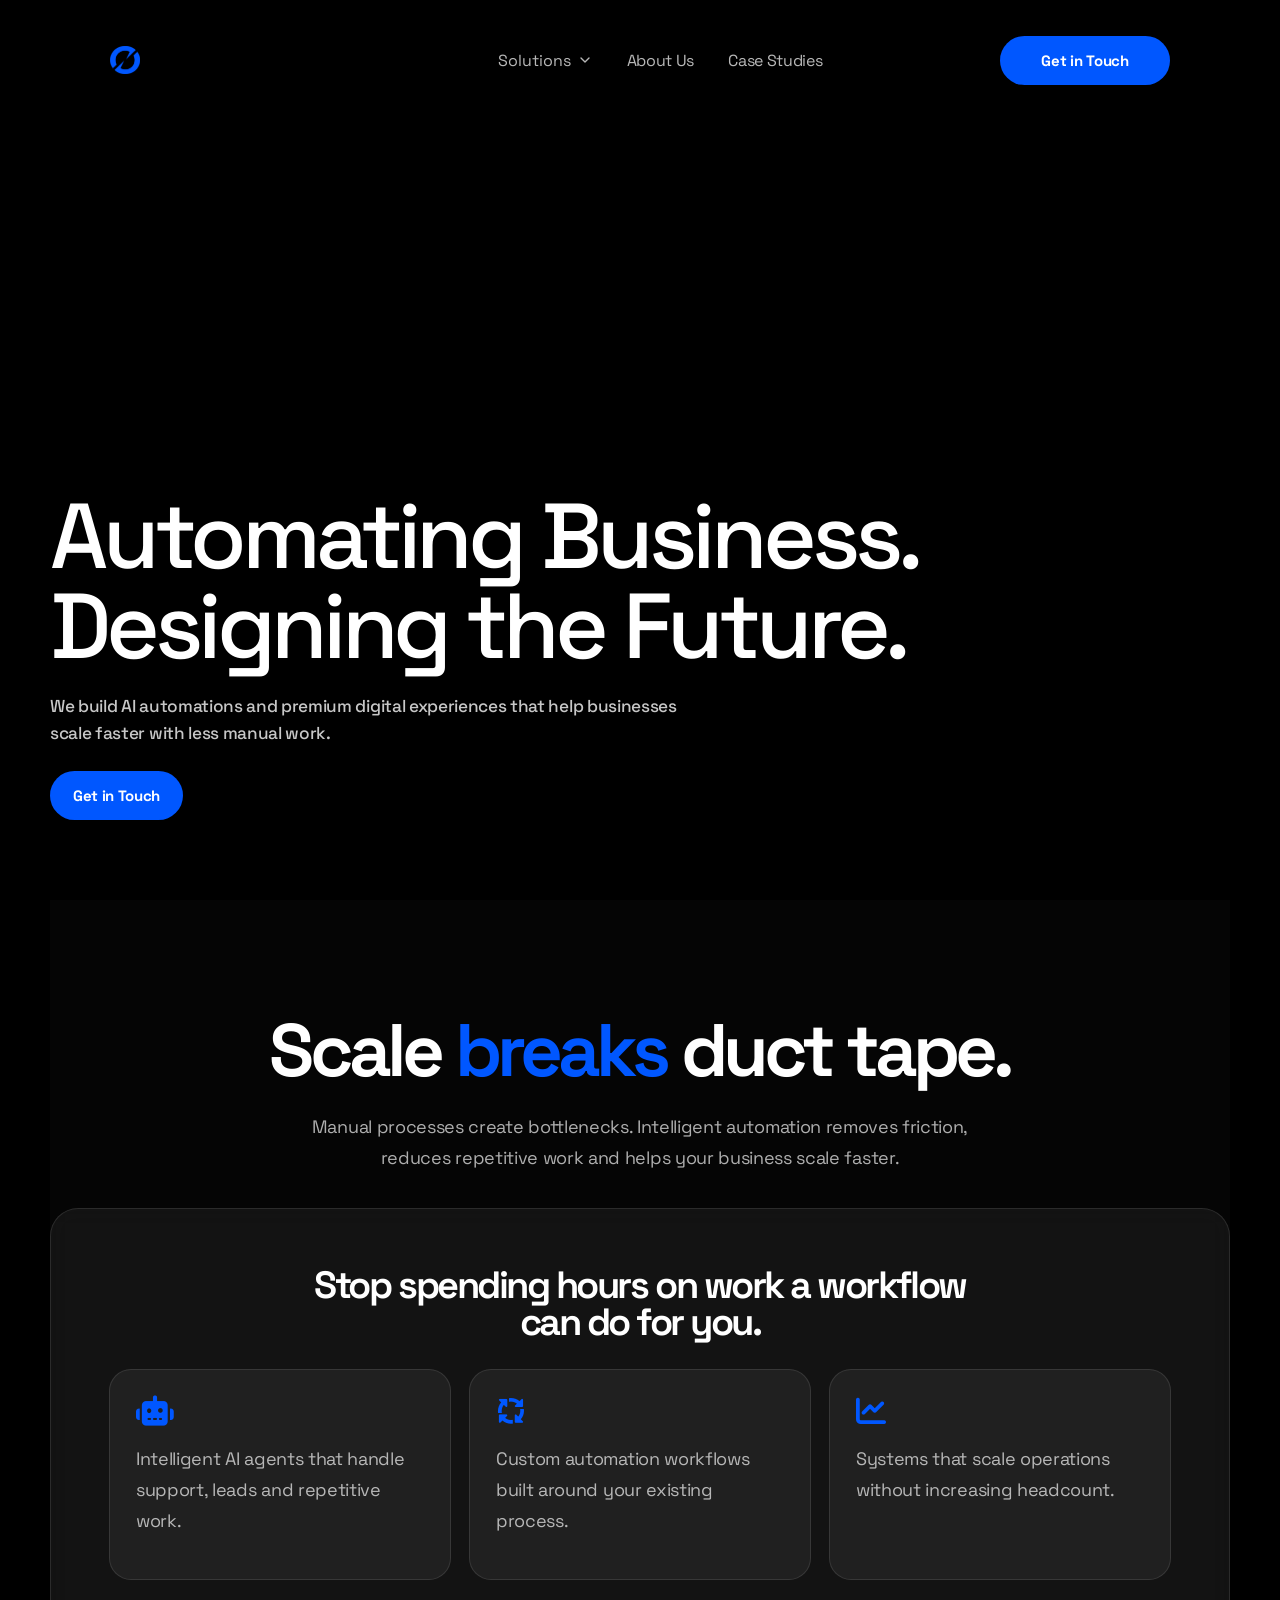
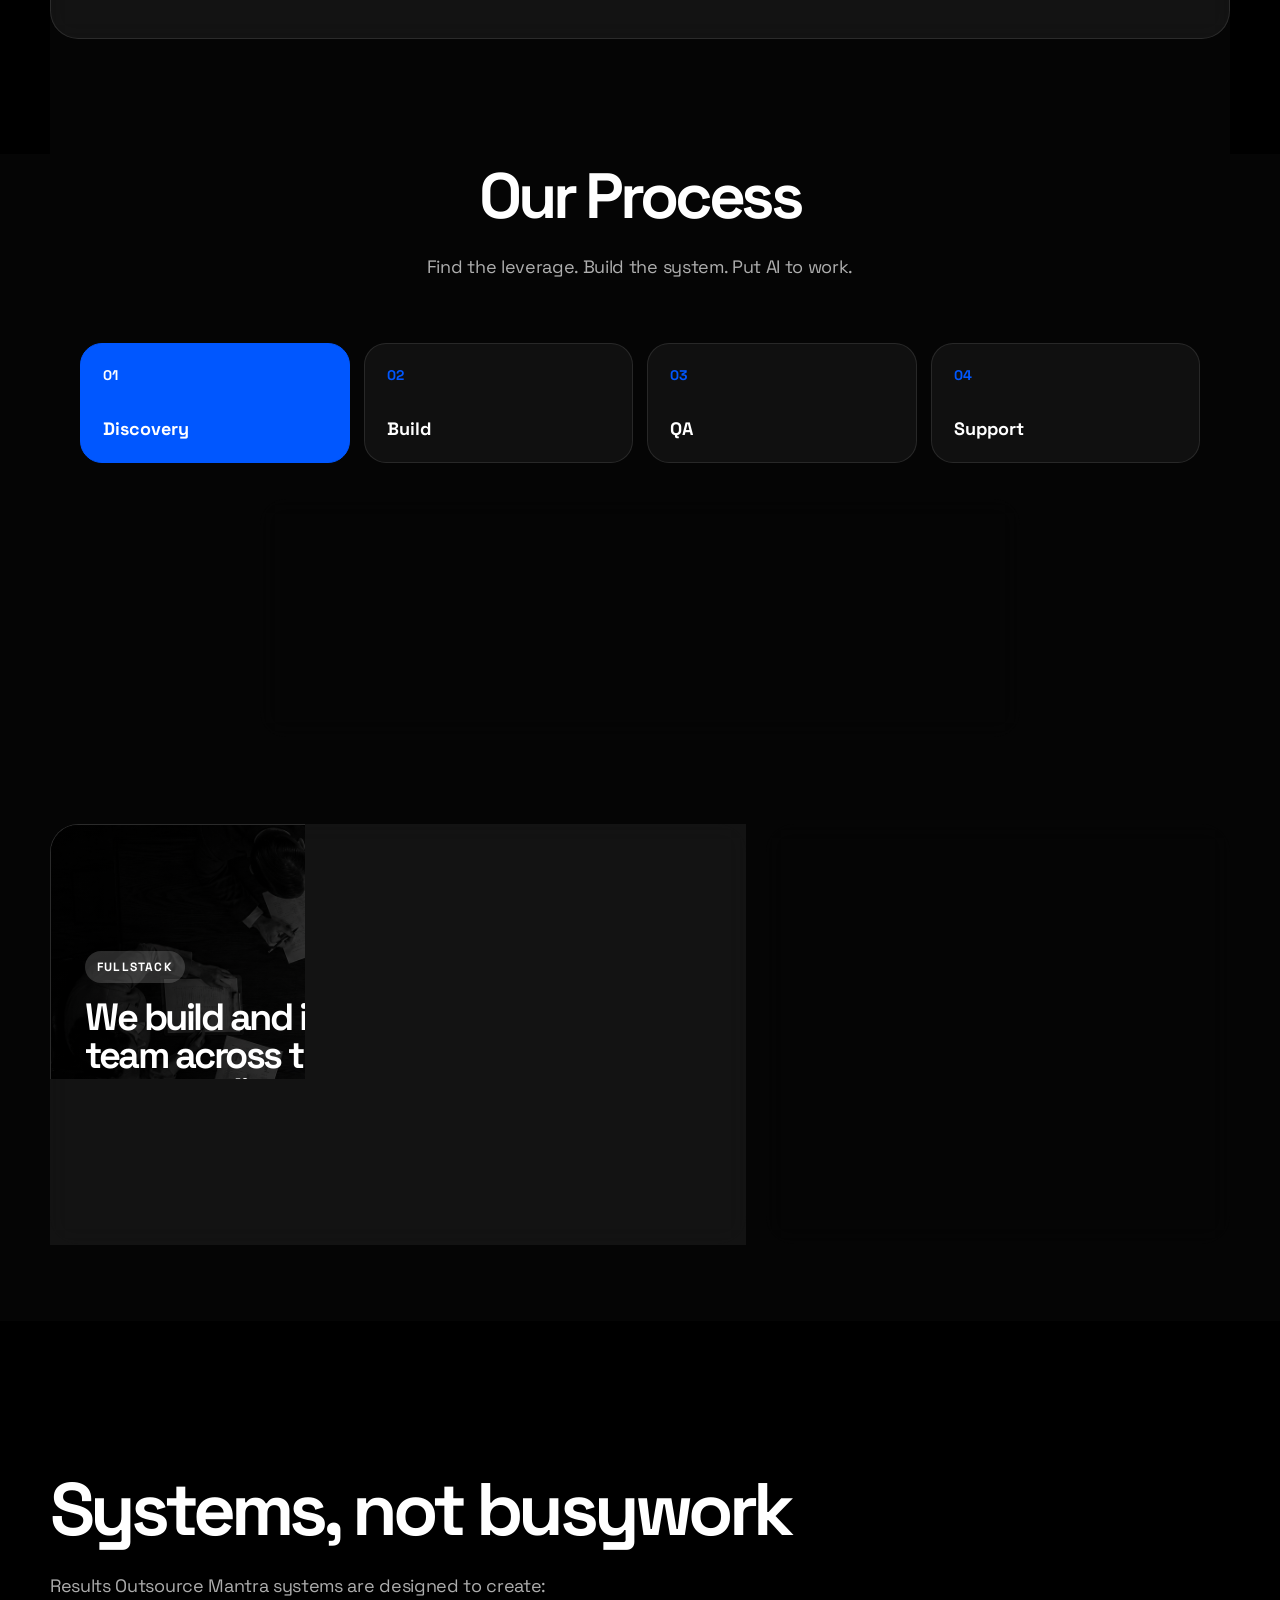
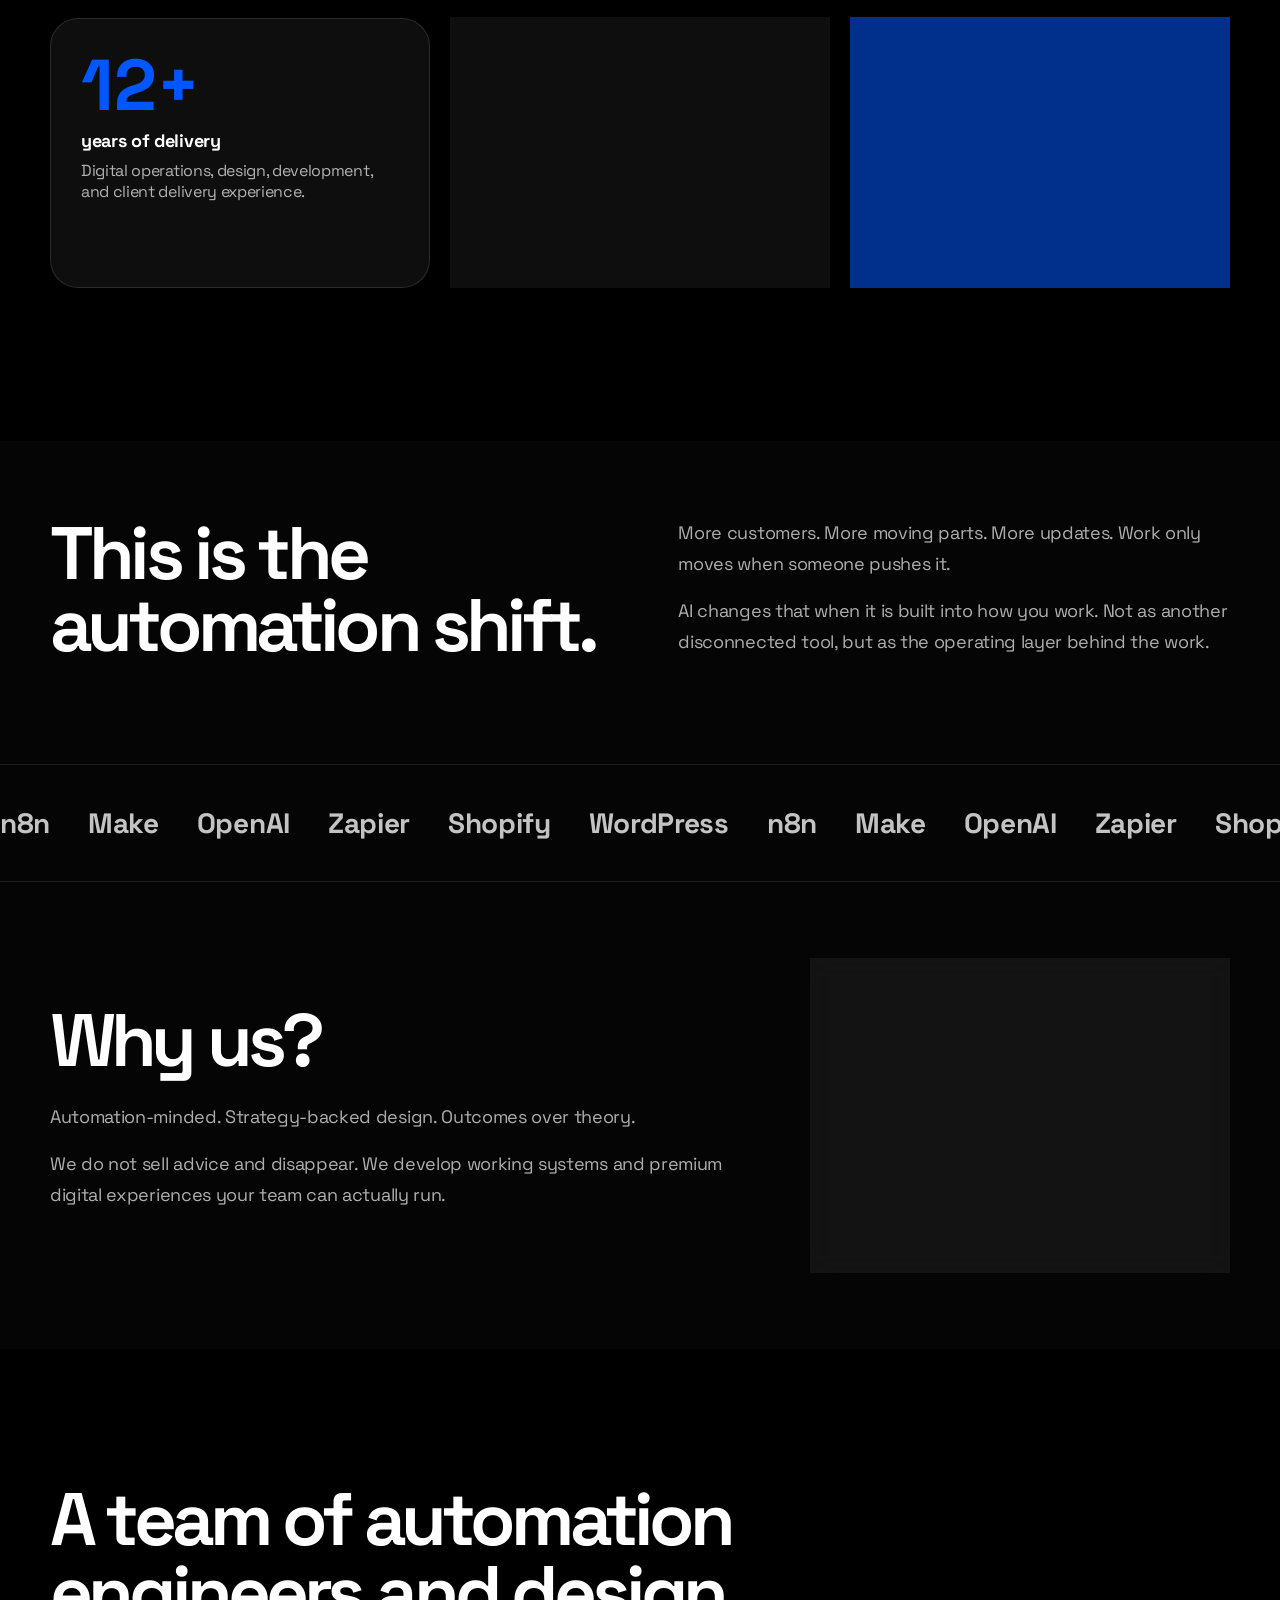
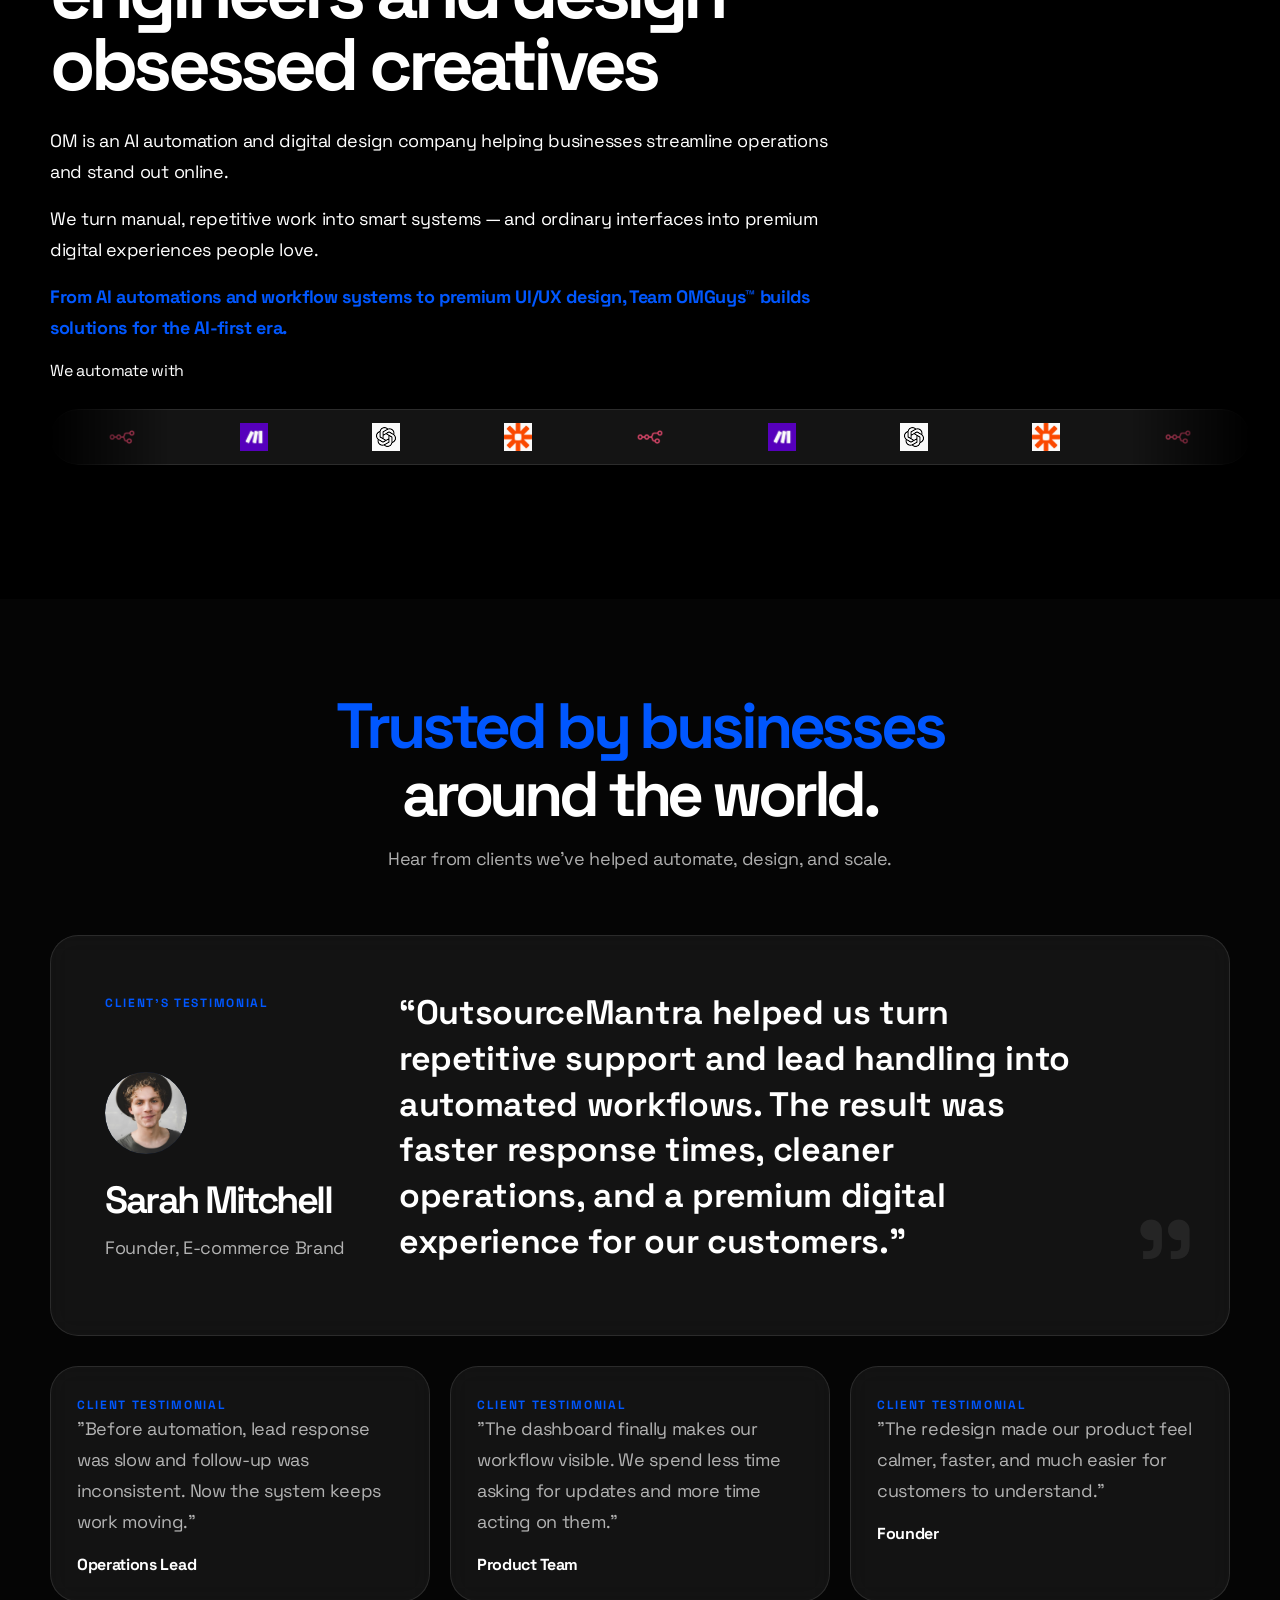
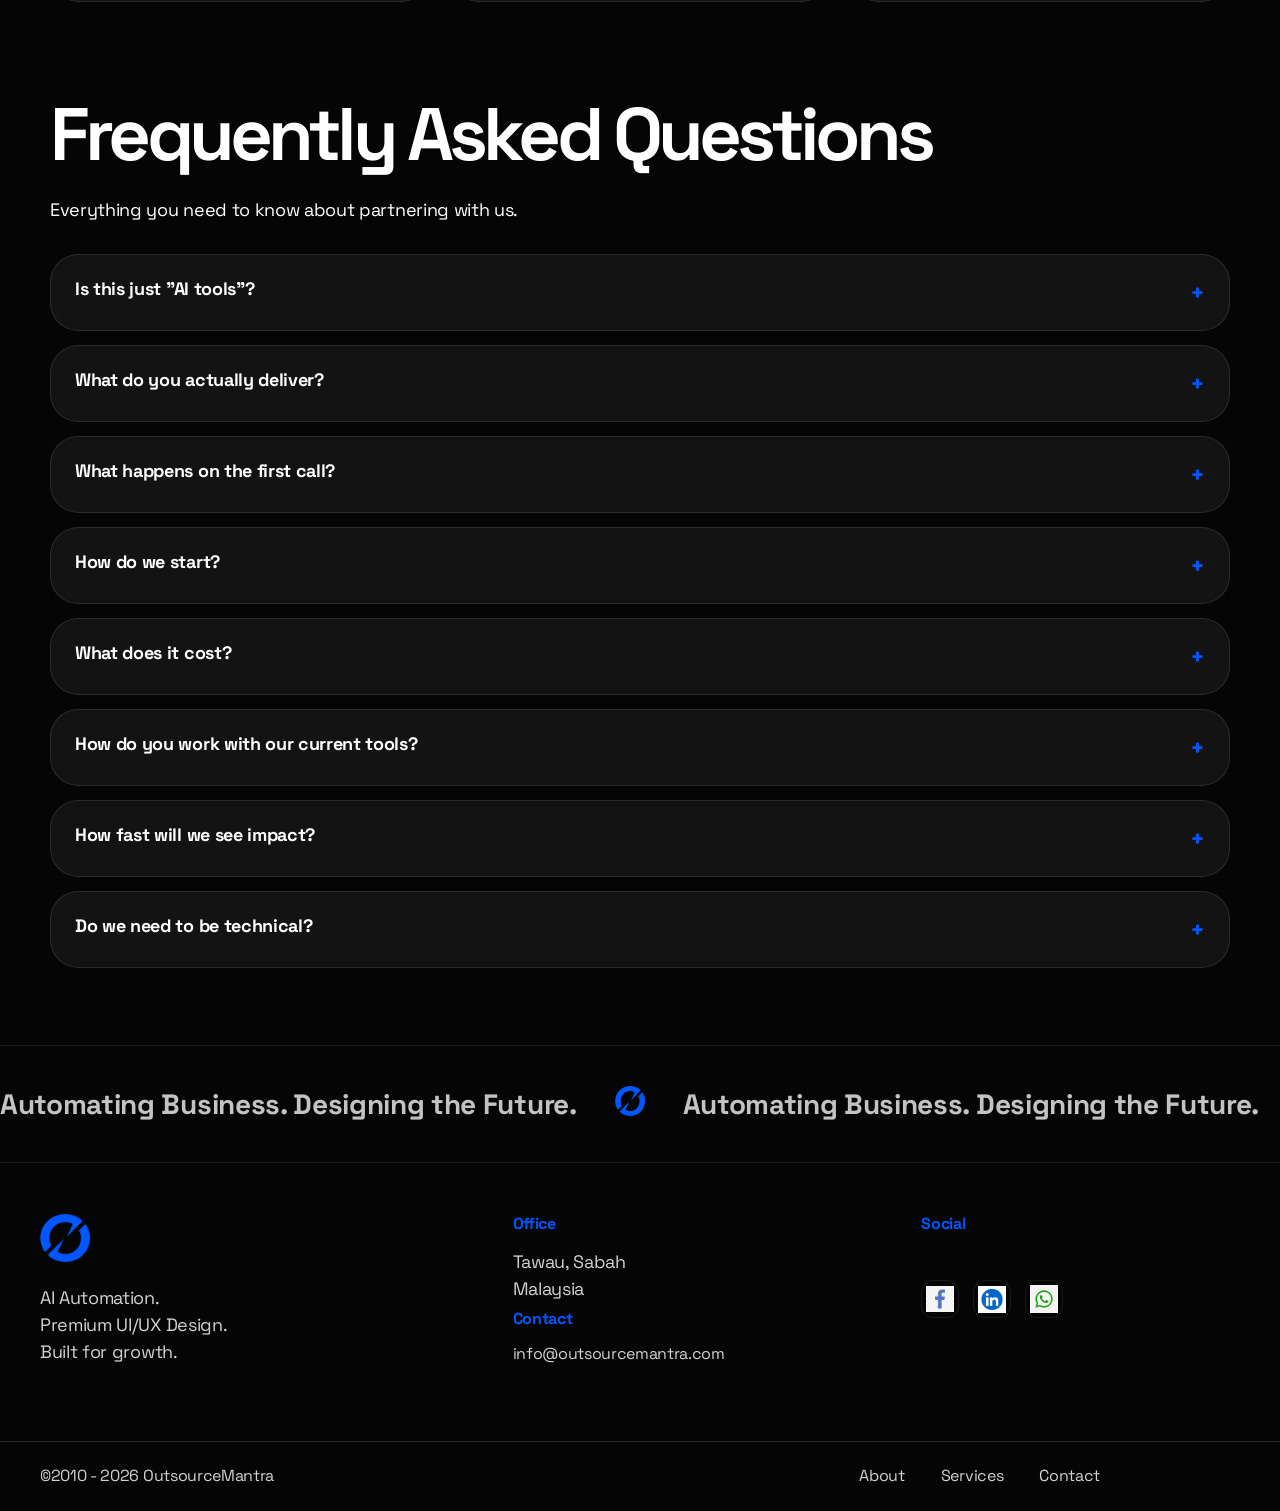
==== commit 6cc9e6f6: "Final OM website update" ====
--- a/index.html
+++ b/index.html
@@ -27,7 +27,8 @@
     <div></div>
   </div>
   <header class="site-header" data-header>
-    <a class="brand" href="index.html" aria-label="Outsource Mantra home"><img class="logo" src="assets/logo-blue.png" alt="Outsource Mantra logo"></a>
+    <a class="brand" href="index.html" aria-label="Outsource Mantra home"><img class="logo" 
+      src="assets/logo-blue.png" alt="Outsource Mantra logo"></a>
     <button class="nav-toggle" type="button" aria-expanded="false"
       aria-controls="site-nav"><span></span><span></span><span></span></button>
     <nav class="site-nav" id="site-nav" aria-label="Primary navigation">
@@ -64,7 +65,7 @@
           We build AI automations and premium digital experiences that help businesses scale faster with less manual
           work.
         </p>
-        <a class="btn btn-primary" href="contact.html">Let's Talk</a>
+        <a class="btn btn-primary m" href="contact.html">Get in Touch</a>
       </div>
     </section>
 <section class="break-section animate-on-scroll">
@@ -221,7 +222,7 @@
 </section>
     <section class="start-here section-dark">
       <div class="section-shell animate-on-scroll">
-        <h2>Start Here</h2>
+        <!-- <h2>Start Here</h2> -->
         <div class="offer-grid">
           <article class="offer-card media-card">
             <!-- <video class="card-video" autoplay muted loop playsinline preload="metadata" aria-hidden="true">
@@ -278,7 +279,28 @@
             layer behind the work.</p>
         </div>
       </div>
-   <div class="logo-marquee">
+      <div class="logo-marquee" style=" color:#ffffff;">
+  <div class="logo-track">
+    <div class="logo-group">
+       <span>n8n</span><span>Make</span><span>OpenAI</span><span>Zapier</span><span>Shopify</span><span>WordPress</span></div>
+    
+
+    <div class="logo-group" aria-hidden="true">
+       <span>n8n</span><span>Make</span><span>OpenAI</span><span>Zapier</span><span>Shopify</span><span>WordPress</span>
+    </div>
+
+    <div class="logo-group" aria-hidden="true">
+      <span>n8n</span><span>Make</span><span>OpenAI</span><span>Zapier</span><span>Shopify</span><span>WordPress</span>
+    </div>
+    <div class="logo-group" aria-hidden="true">
+      <span>n8n</span><span>Make</span><span>OpenAI</span><span>Zapier</span><span>Shopify</span><span>WordPress</span>
+    </div>
+    <div class="logo-group" aria-hidden="true">
+      <span>n8n</span><span>Make</span><span>OpenAI</span><span>Zapier</span><span>Shopify</span><span>WordPress</span>
+    </div>
+  </div>
+</div>
+   <!-- <div class="logo-marquee">
   <div class="logo-track">
     <div class="logo-group">
       <span>n8n</span><span>Make</span><span>OpenAI</span><span>Zapier</span><span>Shopify</span><span>WordPress</span>
@@ -292,7 +314,7 @@
       <span>n8n</span><span>Make</span><span>OpenAI</span><span>Zapier</span><span>Shopify</span><span>WordPress</span>
     </div>
   </div>
-</div>
+</div> -->
     </section>
 
     <!-- <section class="work-preview section-dark">
@@ -330,8 +352,9 @@
         </div>
         <div class="proof-card">
           <div class="media-bg media-team"></div>
-          <strong>OMGuys&trade;</strong>
-          <span>Automation engineers, prompt specialists, developers, and UI/UX designers working end to end.</span>
+          <!-- <strong>OMGuys&trade;</strong>
+          <span>Automation engineers, prompt specialists, developers, and UI/UX designers working end to end.</span> -->
+          <img src="assets/why.jpg" alt="OMGuys Logo">
         </div>
       </div>
     </section>
@@ -491,21 +514,21 @@
     </section>
 
   </main>
-<div class="logo-marquee" style=" color:#ffffff;">
+<div class="logo-marquee a" style=" color:#ffffff;">
   <div class="logo-track">
     <div class="logo-group">
-      <span>Automating Business. Designing the Future.</span><span>Automating Business. Designing the
-            Future.</span><span>Automating Business. Designing the Future.</span></div>
+      <span>Automating Business. Designing the Future.</span> <img src="assets/logo-blue.png" style="width: 30px; height:30px;"><span>Automating Business. Designing the
+            Future.</span><img src="assets/logo-blue.png" style="width: 30px; height:30px;"><span>Automating Business. Designing the Future.</span><img src="assets/logo-blue.png" style="width: 30px; height:30px;"></div>
     
 
     <div class="logo-group" aria-hidden="true">
-      <span>Automating Business. Designing the Future.</span><span>Automating Business. Designing the
-            Future.</span><span>Automating Business. Designing the Future.</span>
-    </div>
-
-    <div class="logo-group" aria-hidden="true">
-     <span>Automating Business. Designing the Future.</span><span>Automating Business. Designing the
-            Future.</span><span>Automating Business. Designing the Future.</span>
+      <span>Automating Business. Designing the Future.</span><img src="assets/logo-blue.png" style="width: 30px; height:30px;"><span>Automating Business. Designing the
+            Future.</span><img src="assets/logo-blue.png" style="width: 30px; height:30px;"><span>Automating Business. Designing the Future.</span><img src="assets/logo-blue.png" style="width: 30px; height:30px;">
+    </div>
+
+    <div class="logo-group" aria-hidden="true">
+     <span>Automating Business. Designing the Future.</span><img src="assets/logo-blue.png" style="width: 30px; height:30px;"><span>Automating Business. Designing the
+            Future.</span><img src="assets/logo-blue.png" style="width: 30px; height:30px;"><span>Automating Business. Designing the Future.</span><img src="assets/logo-blue.png" style="width: 30px; height:30px;">
     </div>
   </div>
 </div>
--- a/assets/style1-blue1.css
+++ b/assets/style1-blue1.css
@@ -119,7 +119,7 @@
 .section-shell {
   width: min(var(--max), calc(100% - 40px));
   margin-inline: auto;
-  padding: clamp(72px, 9vw, 124px) 0
+  padding: clamp(72px, 6vw, 124px) 0
 }
 
 .section-dark {
@@ -247,8 +247,8 @@
   top: calc(100% + 18px) !important;
   left: 50% !important;
   transform: translateX(-50%) translateY(10px) !important;
-  width: 270px !important;
-  min-width: 270px !important;
+   width: 180px !important;      
+  min-width: 180px !important;  
   padding: 10px !important;
   border-radius: 18px !important;
   background: rgba(8, 8, 8, .96) !important;
@@ -280,7 +280,8 @@
   font-size: 14px !important;
   font-weight: 600 !important;
   line-height: 1.2 !important;
-  white-space: nowrap !important
+  white-space: nowrap !important;
+  text-align: center !important;
 }
 
 .dropdown a:hover {
@@ -539,6 +540,12 @@
   backdrop-filter: blur(12px);
   -webkit-backdrop-filter: blur(12px)
 }
+.proof-card .media-bg{
+   width:100% !important;
+  height:100% !important;
+  object-fit:cover !important;
+  display:block;
+}
 
 .install-block {
   margin-top: 34px;
@@ -598,7 +605,7 @@
 .approach {
   width: 100% !important;
   background: var(--bg) !important;
-  padding: 50px 0 !important
+  padding: 10px 0 !important
 }
 
 .approach-head {
@@ -986,7 +993,19 @@
   color: #fff !important;
   font-weight: 750
 }
-
+.proof-card{
+  min-height:310px;
+  padding:0 !important;
+  overflow:hidden;
+  display:block !important;
+}
+
+.proof-card .proof-img{
+  width:100% !important;
+  height:100% !important;
+  min-height:360px !important;
+  object-fit:cover !important;
+}
 .leverage-section {
   min-height: 720px;
   display: flex;
@@ -1061,7 +1080,7 @@
   gap: 34px !important;
   width: max-content !important;
   padding: 10px 22px !important;
-  animation: toolLogoSlide 18s linear infinite !important
+  animation: toolLogoSlide 50s linear infinite !important
 }
 
 .tool-logo {
@@ -1353,7 +1372,7 @@
   display: flex;
   gap: 36px;
   white-space: nowrap;
-  animation: marquee 20s linear infinite;
+  animation: marquee 50s linear infinite;
   padding: 16px 0
 
 }
@@ -1410,7 +1429,8 @@
 }
 
 .footer-bottom {
-  /* border-top: 1px solid rgba(255, 255, 255, .12); */
+  border-top: 2px solid rgba(255, 255, 255, .12);
+
   margin-top: 28px;
   padding-top: 20px;
   display: flex;
@@ -2955,7 +2975,7 @@
   display: flex;
   width: max-content;
   gap: 80px;
-  animation: ticker 25s linear infinite;
+  animation: ticker 50s linear infinite;
 }
 
 .ticker span{
@@ -2972,4 +2992,328 @@
   to{
     transform: translateX(-50%);
   }
-}+}
+
+
+.brand:hover{
+  transform:scale(1.5) !important;
+}
+
+
+.m:hover{
+  transform:scale(1.2) !important;
+}
+/* .nav-cta:hover {
+  background-color: #e0d3d3;        
+  color: #9c0f0f;                      
+} */
+/* FULL WIDTH CLEAN FOOTER */
+.footer{
+  width:100% !important;
+  max-width:none !important;
+  margin:0 !important;
+  padding:90px 0 28px !important;
+  border-radius:0 !important;
+  border:none !important;
+  border-top:1px solid rgba(255,255,255,.08) !important;
+  background:#050505 !important;
+}
+
+.footer-top{
+  width:min(1200px, calc(100% - 80px)) !important;
+  margin:0 auto !important;
+  padding:0 !important;
+
+  display:grid !important;
+  grid-template-columns:1.2fr 1fr 1fr !important;
+  gap:90px !important;
+  align-items:start !important;
+}
+
+.footer-bottom{
+  width:min(1200px, calc(100% - 80px)) !important;
+  margin:70px auto 0 !important;
+  padding-top:22px !important;
+
+  border-top:1px solid rgba(255,255,255,.16) !important;
+
+  display:flex !important;
+  justify-content:space-between !important;
+  align-items:center !important;
+}
+
+.footer-links{
+  display:flex !important;
+  gap:34px !important;
+}
+
+.footer-info h4{
+  color:#0057FF !important;
+  margin-bottom:14px !important;
+}
+
+.footer p,
+.footer a,
+.footer span{
+  color:rgba(255,255,255,.82) !important;
+}
+
+.footer a:hover{
+  color:#0057FF !important;
+}
+.footer-socials{
+  display:flex !important;
+  gap:14px !important;
+  margin-top:18px !important;
+}
+
+.footer-socials a{
+  width:38px !important;
+  height:38px !important;
+  display:flex !important;
+  align-items:center !important;
+  justify-content:center !important;
+  background:transparent !important;
+}
+
+.footer-socials img{
+  width:28px !important;
+  height:28px !important;
+  object-fit:contain !important;
+}
+.footer{
+  background:#050505;
+  padding:0px 0 25px;
+  width:100%;
+}
+
+.footer-top{
+  width:100%;
+  max-width:none;
+  padding:0 40px;
+
+  display:grid;
+  grid-template-columns:1.5fr 1fr 1fr 1fr;
+  gap:80px;
+}
+
+.footer-bottom{
+  width:100%;
+  max-width:none;
+
+  margin-top:60px;
+  padding:25px 0px 0;
+
+  border-top:1px solid rgba(255,255,255,.12);
+
+  display:flex;
+  justify-content:space-between;
+  align-items:center;
+}
+
+.footer-links{
+  display:flex;
+  gap:40px;
+}
+.footer-top{
+  display:grid;
+  grid-template-columns:
+  2fr
+  1fr
+  1fr
+  1fr;
+}
+body .footer .footer-bottom{
+  width:100% !important;
+  max-width:none !important;
+  margin:70px 0 0 !important;
+  padding:24px 90px 0 !important;
+
+  border-top:1px solid rgba(255,255,255,.18) !important;
+
+  /* display:flex !important;
+  justify-content:space-between !important;
+  align-items:center !important; */
+}
+/* FORCE FULL WIDTH FOOTER */
+
+body .footer{
+  width:100% !important;
+  padding:50px 0 25px !important;
+  
+  background:#050505 !important;
+}
+
+/* body .footer .footer-top{
+  width:100% !important;
+  max-width:none !important;
+  margin:0 !important;
+  padding:0 90px !important;
+
+  display:grid !important;
+  grid-template-columns:1.4fr 1fr 1fr !important;
+  gap:100px !important;
+  align-items:start !important;
+} */
+
+/* body .footer .footer-bottom{
+  width:100% !important;
+  max-width:none !important;
+  margin:70px 0 0 !important;
+  padding:24px 90px 0 !important;
+
+  border-top:1px solid rgba(255,255,255,.18) !important;
+
+  display:flex !important;
+  justify-content:space-around !important;
+  align-items:center !important;
+}
+
+body .footer .footer-links{
+  display:flex !important;
+  gap:36px !important;
+} */
+/* footer bottom align with upper footer */
+body .footer .footer-bottom{
+  width:min(1200px, calc(100% - 80px)) !important;
+  max-width:1200px !important;
+  margin:70px auto 0 !important;
+  padding:24px 0 0 !important;
+
+  border-top:none !important;
+
+  display:flex !important;
+  justify-content:space-between !important;
+  align-items:center !important;
+}
+
+body .footer .footer-links{
+  display:flex !important;
+  gap:36px !important;
+  
+}
+
+/* remove both lines around Automating Business marquee */
+/* .logo-marquee{
+  border-top:none !important;
+  border-bottom:none !important;
+} */
+.footer-bottom{
+   border-top:1px solid rgba(255,255,255,.18) !important;
+   display:flex !important;
+  gap:36px !important;
+  width:100% !important;
+  max-width:none !important;
+  margin:70px 0 0 !important;
+  padding:24px 90px 0 !important;
+
+  border-top:1px solid rgba(255,255,255,.18) !important;
+
+  display:flex !important;
+
+  }
+  /* FULL WIDTH CLEAN FOOTER */
+.footer{
+  width:100% !important;
+  max-width:none !important;
+  margin:0 !important;
+  padding:50px 0 25px !important;
+  border:none !important;
+  border-radius:0 !important;
+  background:#050505 !important;
+}
+
+.footer-top{
+  width:min(1200px, calc(100% - 80px)) !important;
+  margin:0 auto !important;
+  padding:0 !important;
+  display:grid !important;
+  grid-template-columns:1.2fr 1fr 1fr !important;
+  gap:90px !important;
+  align-items:start !important;
+}
+
+.footer-bottom{
+  width:min(1200px, calc(100% - 80px)) !important;
+  margin:70px auto 0 !important;
+  padding:24px 0 0 !important;
+  border-top:1px solid rgba(255,255,255,.18) !important;
+  display:flex !important;
+  justify-content:space-between !important;
+  align-items:center !important;
+}
+
+.footer-links{
+  display:flex !important;
+  gap:36px !important;
+}
+
+.footer-socials{
+  display:flex !important;
+  gap:14px !important;
+  margin-top:18px !important;
+}
+
+.footer-socials a{
+  width:38px !important;
+  height:38px !important;
+  display:flex !important;
+  align-items:center !important;
+  justify-content:center !important;
+  background:transparent !important;
+}
+
+.footer-socials a img{
+  width:28px !important;
+  height:28px !important;
+  object-fit:contain !important;
+}
+.footer-bottom{
+    position:relative;
+    border-top:none !important;
+}
+
+.footer-bottom::before{
+    content:"";
+    position:absolute;
+    top:0;
+    left:50%;
+    transform:translateX(-50%);
+
+    width:100vw; /* full screen width */
+    height:1px;
+
+    background:rgba(255,255,255,.15);
+}
+.footer{
+  padding:35px 0 20px !important;
+}
+.footer{
+  padding:35px 0 20px !important;
+}
+.footer-top p{
+  margin-bottom:6px !important;
+  line-height:1.5 !important;
+}
+.footer-bottom{
+  margin-top:40px !important; /* pehle 70px */
+}
+.sect{
+    color: #fff !important;
+    background-color: var(--primary) !important;
+    box-shadow: none !important;
+}
+.footer-bottom{
+  display:flex;
+  justify-content:space-between;
+  align-items:center;
+}
+
+.footer-links{
+  margin-right:140px; /* adjust 100-180px */
+}
+.nav-cta:hover{
+  background:#e0d3d3 !important;
+  color:var(--accent)!important;
+   transform:scale(1.05) !important;
+}
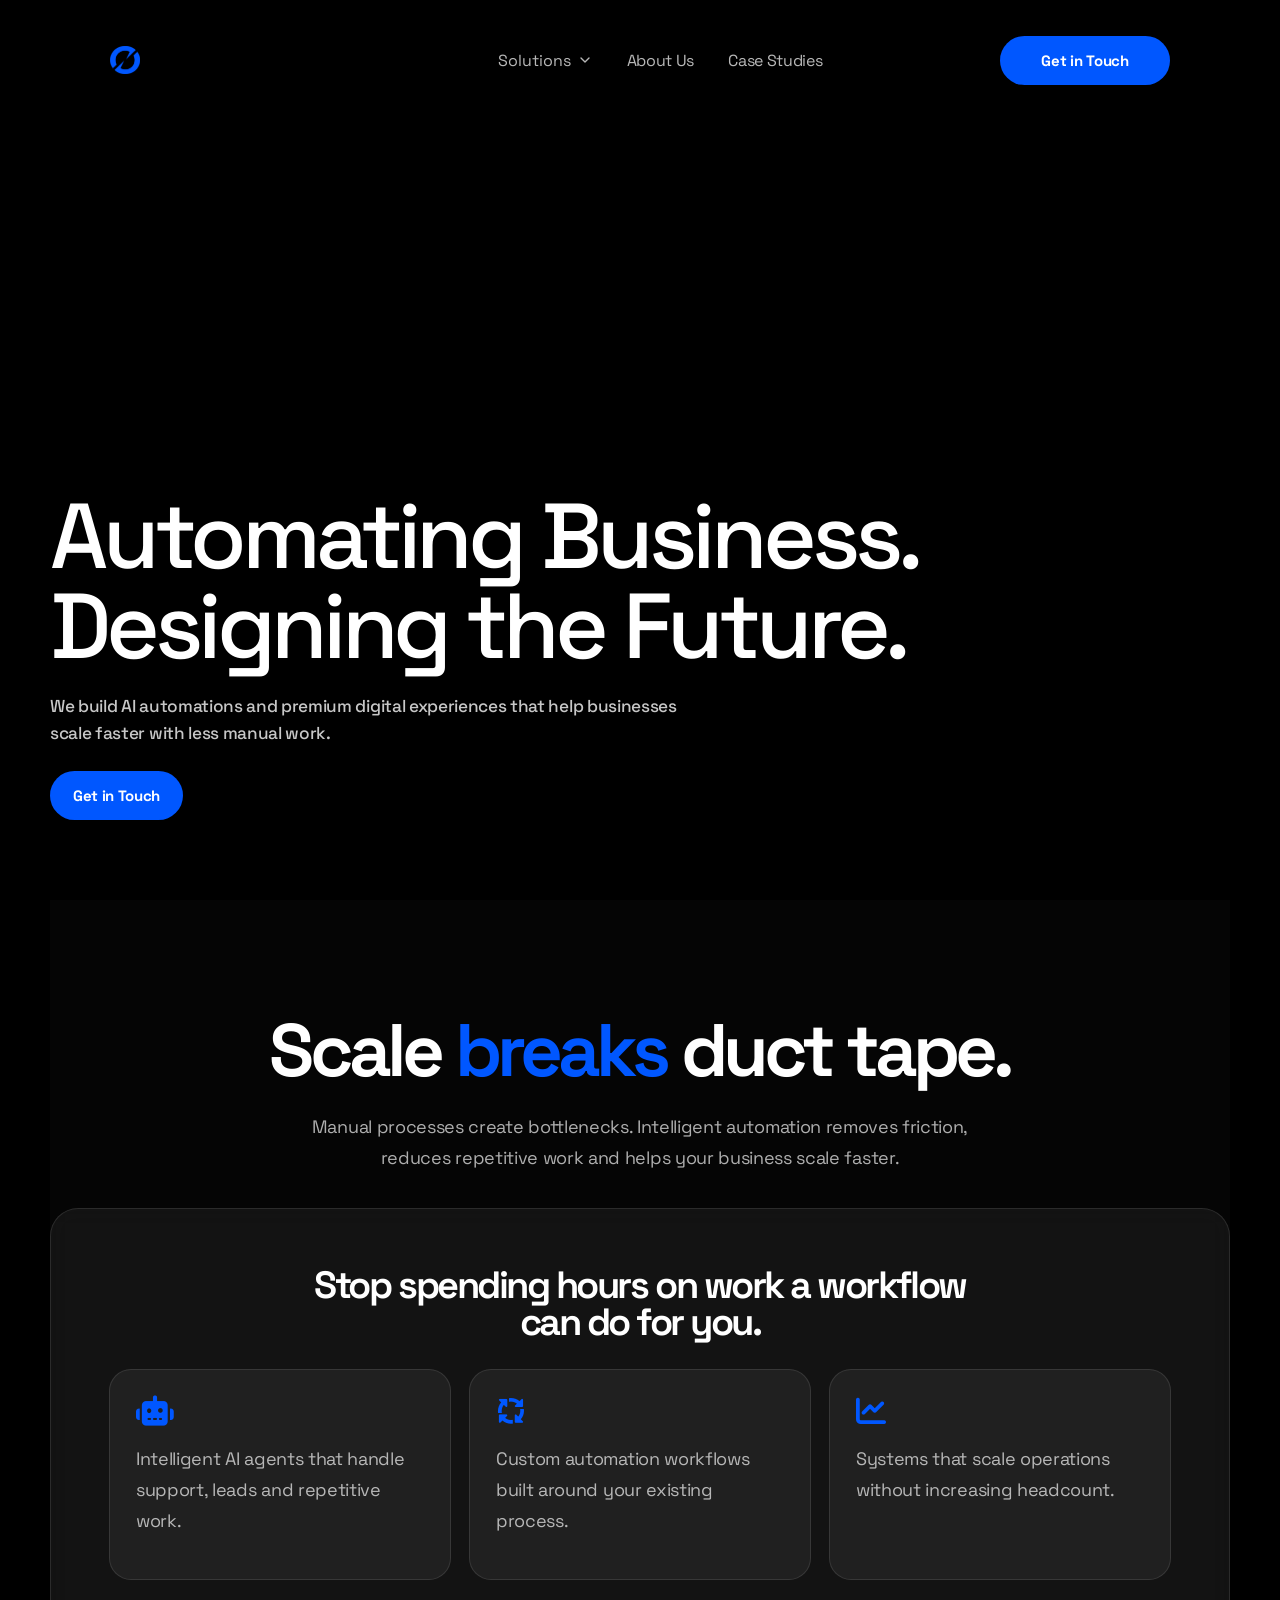
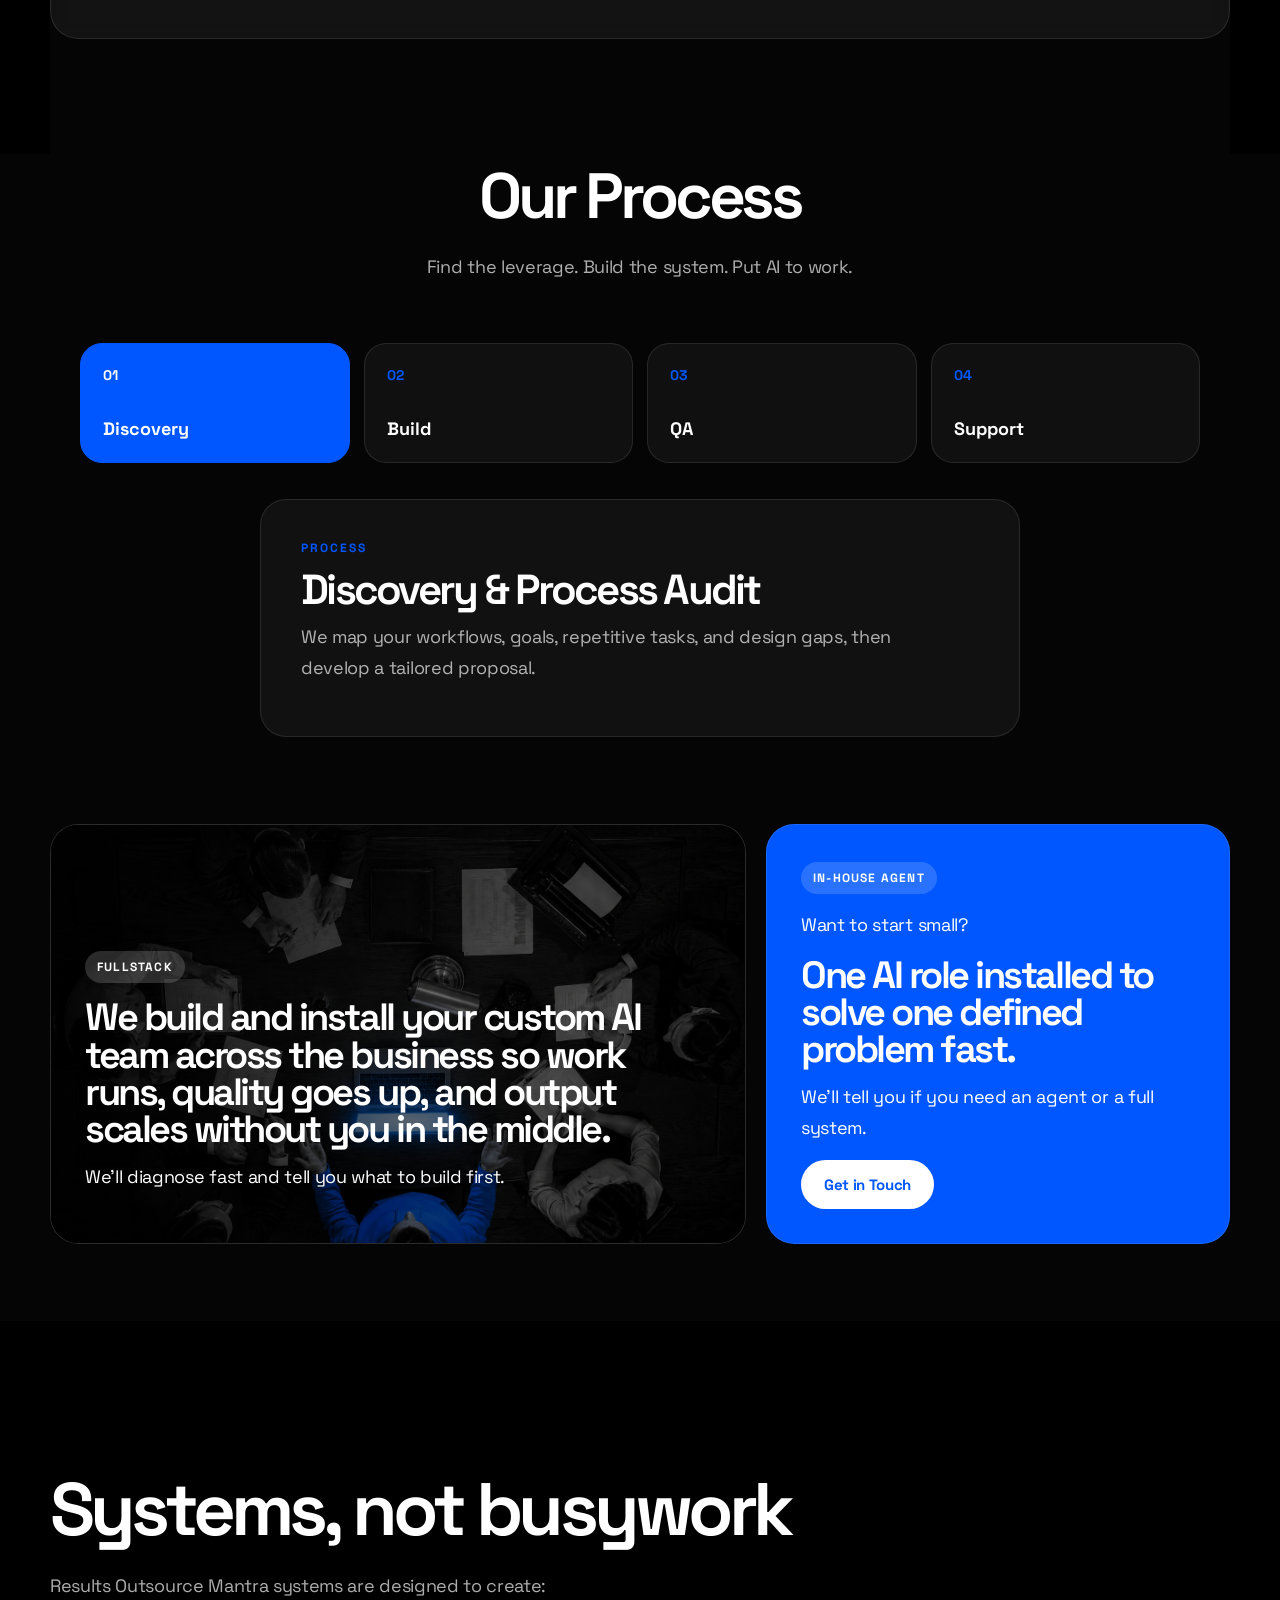
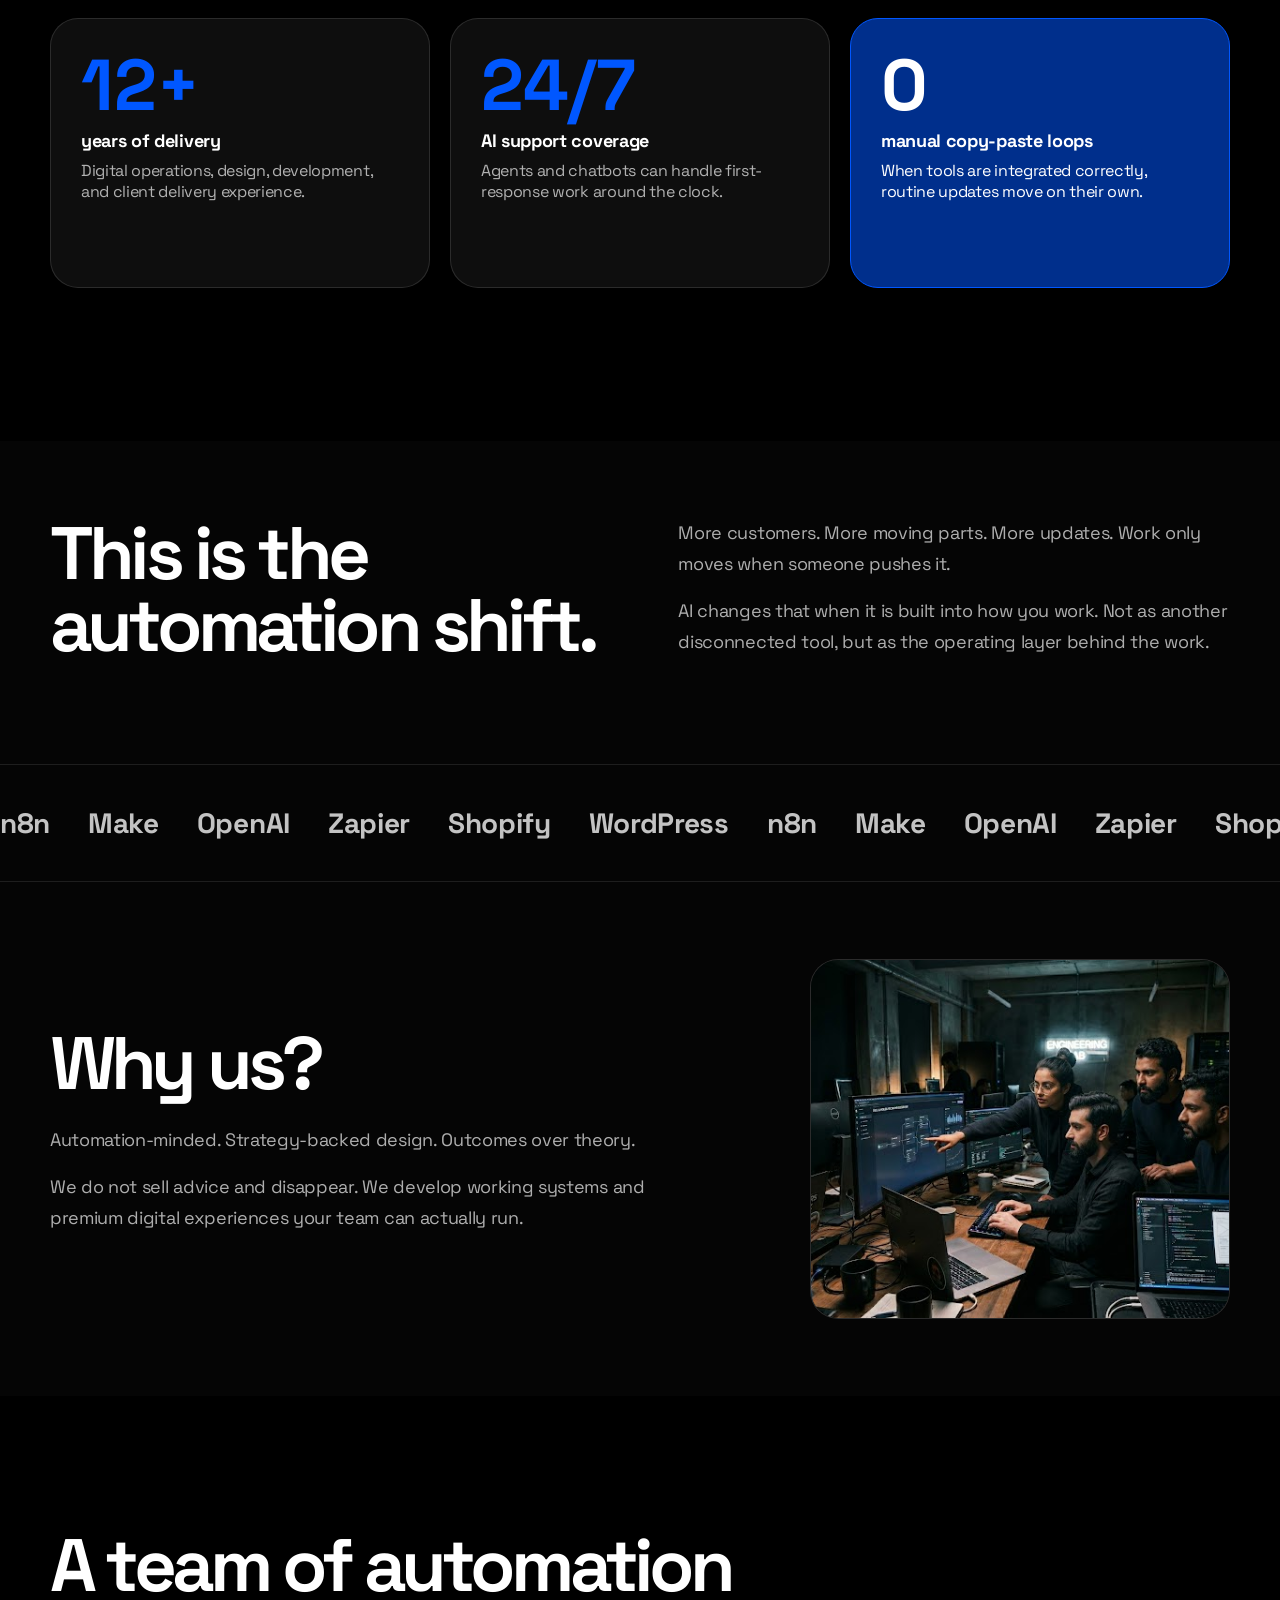
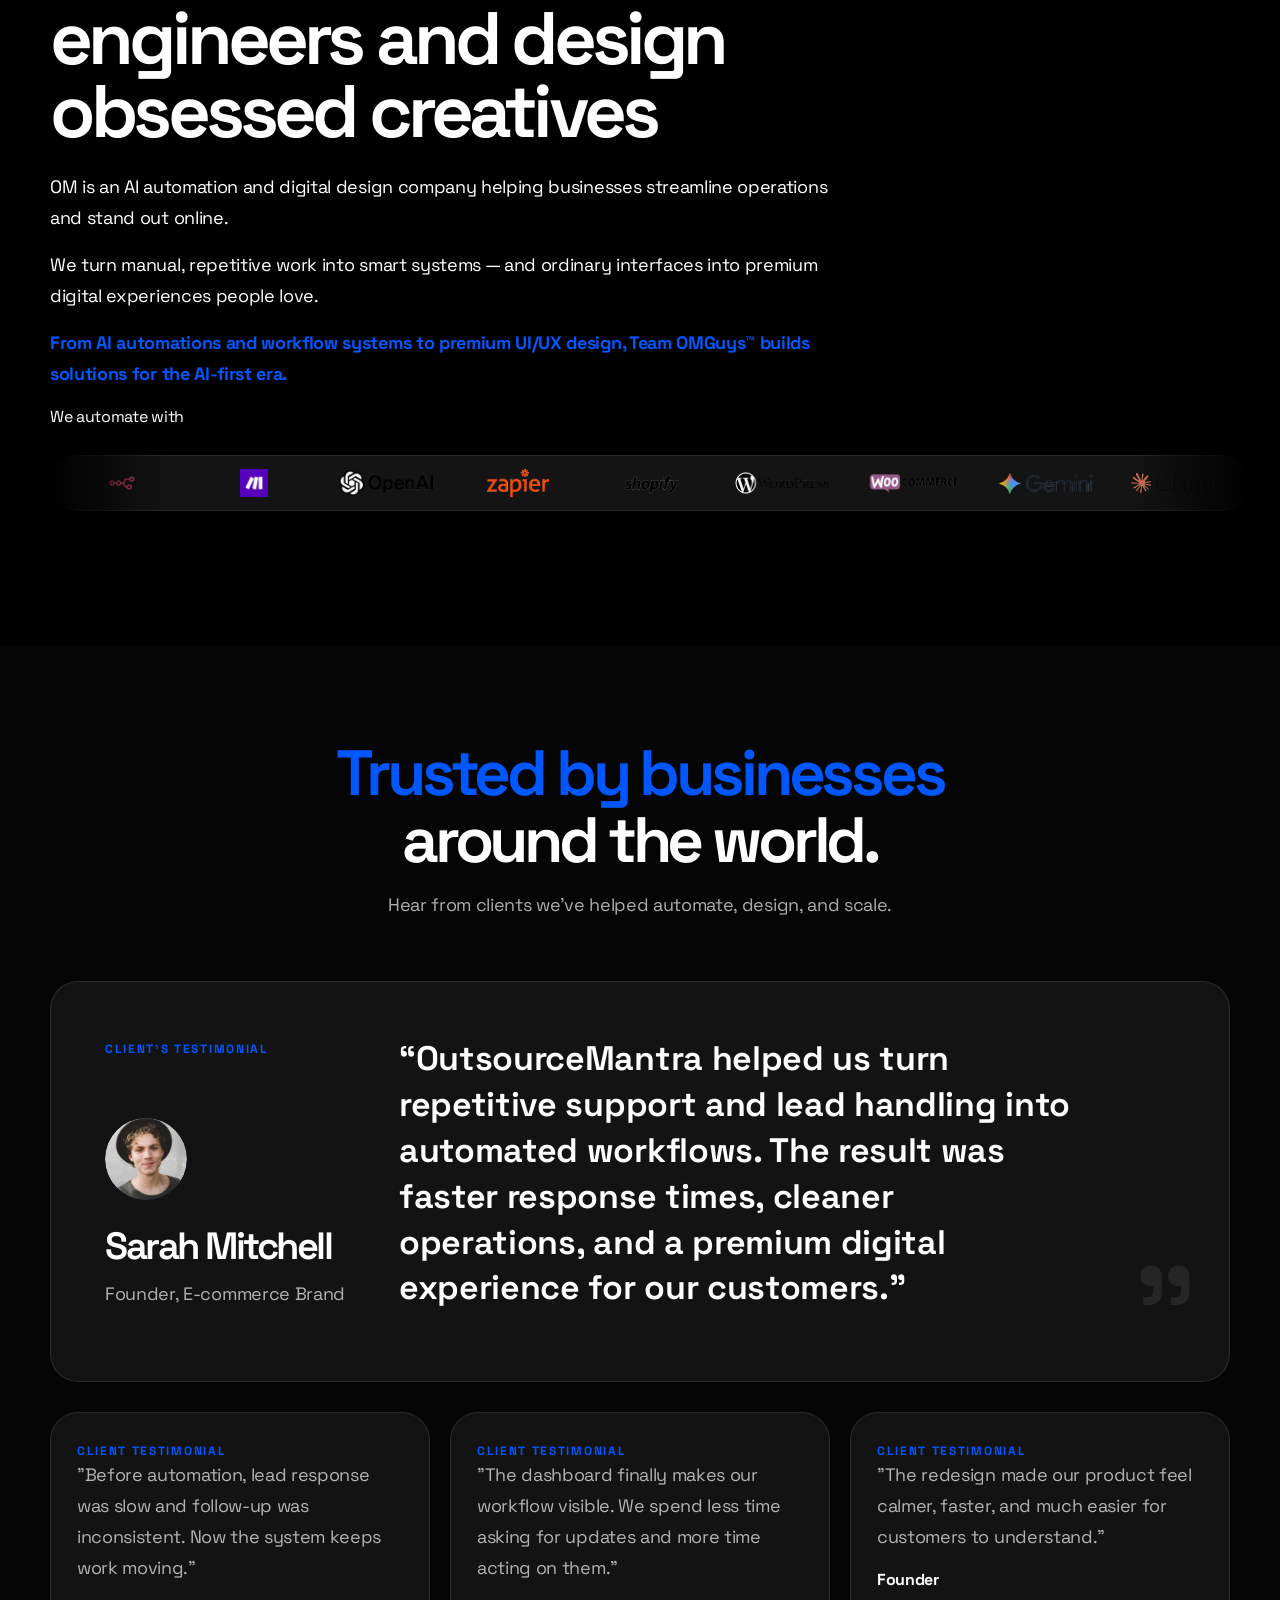
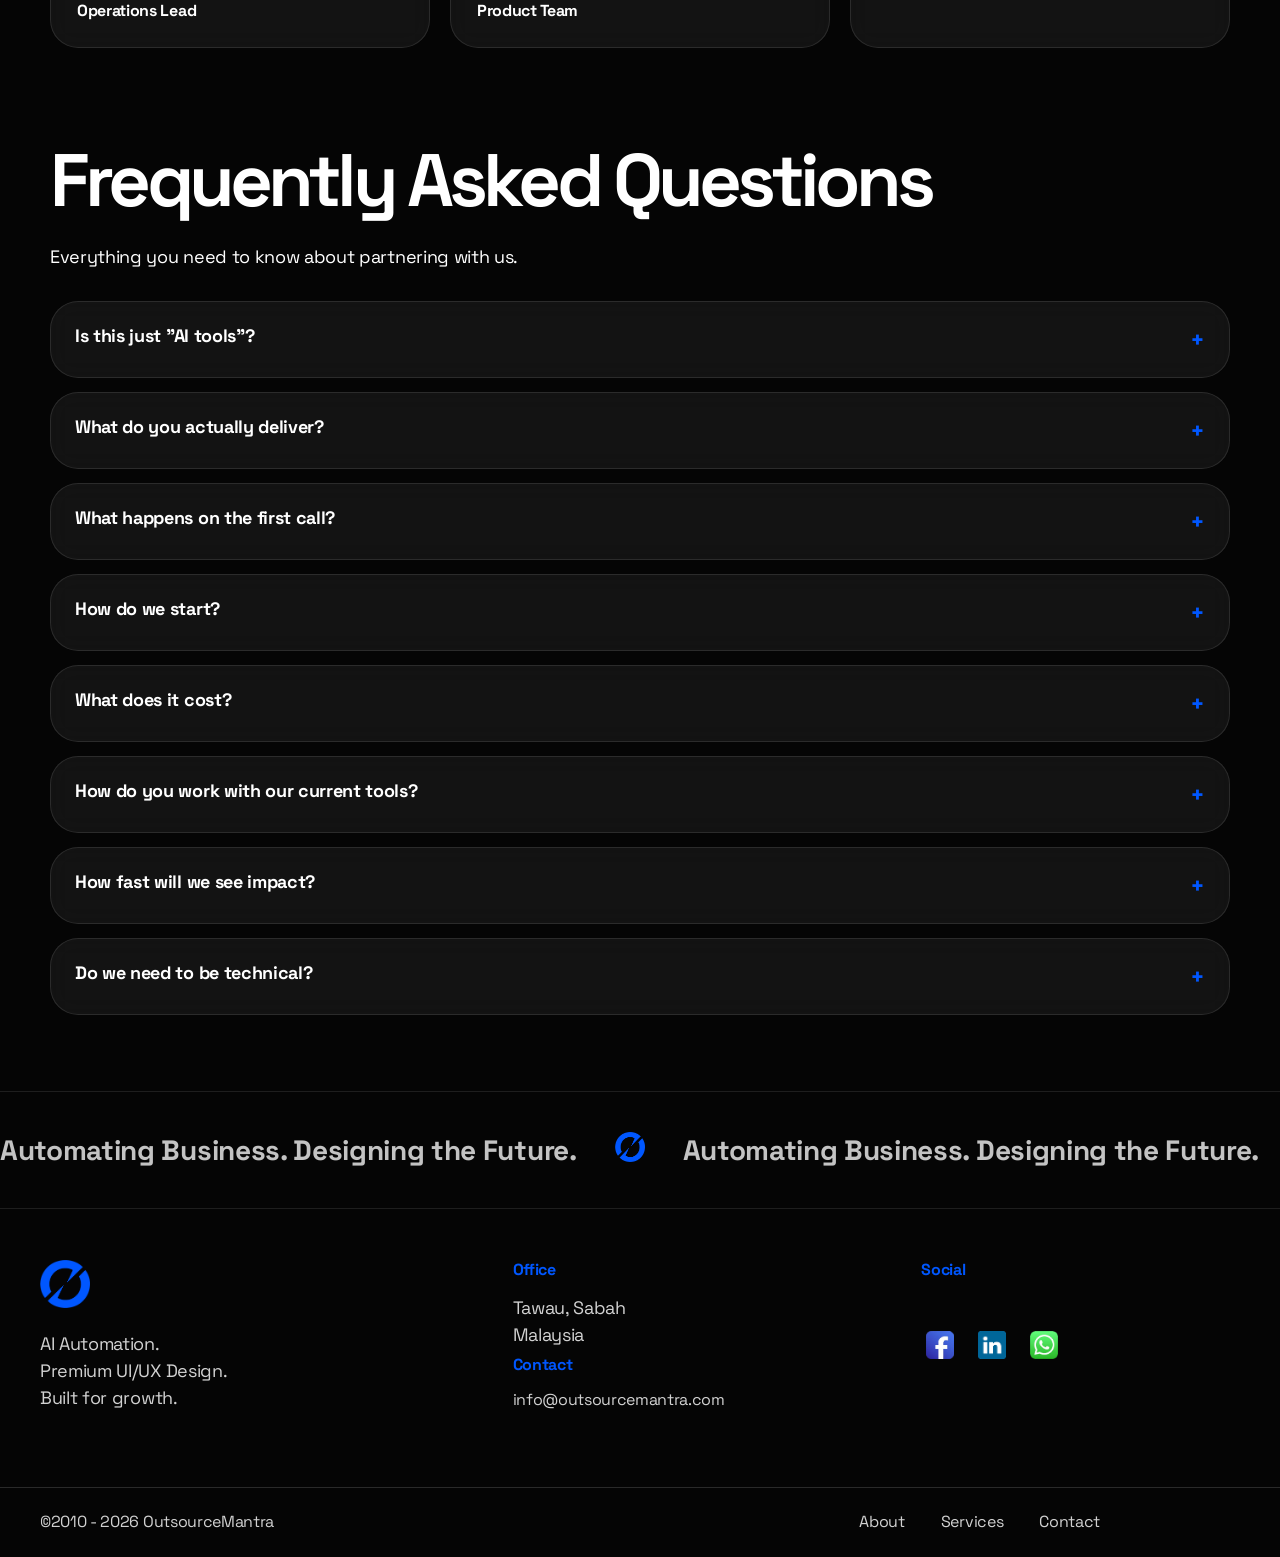
==== commit d0e78dd8: "Final OM website update" ====
--- a/index.html
+++ b/index.html
@@ -12,7 +12,9 @@
   <meta name="theme-color" content="#020202" />
   <link rel="preconnect" href="https://fonts.googleapis.com" />
   <link rel="preconnect" href="https://fonts.gstatic.com" crossorigin />
-  <link href="https://fonts.googleapis.com/css2?family=Inter:wght@300;400;500;600;700;800&family=Space+Grotesk:wght@300;400;500;600;700&display=swap" rel="stylesheet">
+  <link
+    href="https://fonts.googleapis.com/css2?family=Inter:wght@300;400;500;600;700;800&family=Space+Grotesk:wght@300;400;500;600;700&display=swap"
+    rel="stylesheet">
   <link rel="stylesheet" href="https://cdnjs.cloudflare.com/ajax/libs/font-awesome/6.5.2/css/all.min.css">
   <link rel="stylesheet" href="assets/style1-blue1.css" />
 </head>
@@ -27,8 +29,8 @@
     <div></div>
   </div>
   <header class="site-header" data-header>
-    <a class="brand" href="index.html" aria-label="Outsource Mantra home"><img class="logo" 
-      src="assets/logo-blue.png" alt="Outsource Mantra logo"></a>
+    <a class="brand" href="index.html" aria-label="Outsource Mantra home"><img class="logo" src="assets/logo-blue.png"
+        alt="Outsource Mantra logo"></a>
     <button class="nav-toggle" type="button" aria-expanded="false"
       aria-controls="site-nav"><span></span><span></span><span></span></button>
     <nav class="site-nav" id="site-nav" aria-label="Primary navigation">
@@ -53,9 +55,9 @@
   <main>
     <section class="hero cinematic">
       <div class="media-bg media-command" aria-hidden="true">
-          <video class="hero-video" autoplay muted loop playsinline>
-        <source src="assets/video.mp4" type="video/mp4">
-    </video>
+        <video class="hero-video" autoplay muted loop playsinline>
+          <source src="assets/video.mp4" type="video/mp4">
+        </video>
       </div>
       <div class="hero-overlay" aria-hidden="true"></div>
       <div class="hero-inner animate-on-scroll">
@@ -68,58 +70,59 @@
         <a class="btn btn-primary m" href="contact.html">Get in Touch</a>
       </div>
     </section>
-<section class="break-section animate-on-scroll">
-  <h2>Scale <span>breaks</span> duct tape.</h2>
-  <p>
-    Manual processes create bottlenecks. Intelligent automation removes friction,
-    reduces repetitive work and helps your business scale faster.
-</p>
-
-  <!-- <div class="signal-icon" aria-hidden="true"></div> -->
-
-  <div class="install-block">
-    <h3><center><span>Stop spending hours on work</span>
-       a workflow <br>can do for you.</center>
-      
-    </h3>
-
-    <div class="install-grid">
-
-    <article>
-       <i class="fa-solid fa-robot feature-icon"></i>
-        <!-- AI Agents -->
-
-
-<!-- Workflows -->
-
-        <p>
-            Intelligent AI agents that handle
-            support, leads and repetitive work.
-        </p>
-    </article>
-
-    <article>
-        <i class="fa-solid fa-arrows-spin feature-icon"></i>
-
-<!-- Scaling -->
-
-        <p>
-            Custom automation workflows
-            built around your existing process.
-        </p>
-    </article>
-
-    <article>
-        <i class="fa-solid fa-chart-line feature-icon"></i>
-        <p>
-            Systems that scale operations
-            without increasing headcount.
-        </p>
-    </article>
-
-</div>
-  </div>
-</section>
+    <section class="break-section animate-on-scroll">
+      <h2>Scale <span>breaks</span> duct tape.</h2>
+      <p>
+        Manual processes create bottlenecks. Intelligent automation removes friction,
+        reduces repetitive work and helps your business scale faster.
+      </p>
+
+      <!-- <div class="signal-icon" aria-hidden="true"></div> -->
+
+      <div class="install-block">
+        <h3>
+          <center><span>Stop spending hours on work</span>
+            a workflow <br>can do for you.</center>
+
+        </h3>
+
+        <div class="install-grid">
+
+          <article>
+            <i class="fa-solid fa-robot feature-icon"></i>
+            <!-- AI Agents -->
+
+
+            <!-- Workflows -->
+
+            <p>
+              Intelligent AI agents that handle
+              support, leads and repetitive work.
+            </p>
+          </article>
+
+          <article>
+            <i class="fa-solid fa-arrows-spin feature-icon"></i>
+
+            <!-- Scaling -->
+
+            <p>
+              Custom automation workflows
+              built around your existing process.
+            </p>
+          </article>
+
+          <article>
+            <i class="fa-solid fa-chart-line feature-icon"></i>
+            <p>
+              Systems that scale operations
+              without increasing headcount.
+            </p>
+          </article>
+
+        </div>
+      </div>
+    </section>
     <!-- <section class="break-section animate-on-scroll">
       <h2>Scale <span>breaks</span> duct tape.</h2>
       <p>If work only moves when you're in the middle, you're the system.</p>
@@ -194,32 +197,32 @@
   <h3>Discovery & Process Audit</h3>
   <p>We map your workflows, goals, repetitive tasks, and design gaps, then develop a tailored proposal.</p>
 </div> -->
-<section class="approach" id="process">
-  <div class="approach-head animate-on-scroll">
-    <h2>Our Process</h2>
-    <p>Find the leverage. Build the system. Put AI to work.</p>
-  </div>
-
-  <div class="process-orbit animate-on-scroll">
-
-    <div class="process-tabs" role="tablist">
-      <button class="active" type="button" data-step="0"><b>01</b> Discovery</button>
-      <button type="button" data-step="1"><b>02</b> Build</button>
-      <button type="button" data-step="2"><b>03</b> QA</button>
-      <button type="button" data-step="3"><b>04</b> Support</button>
-    </div>
-
-    <div class="process-showcase" data-process-showcase>
-      <span>PROCESS</span>
-      <h3>Discovery & Process Audit</h3>
-      <p>
-        We map your workflows, goals, repetitive tasks,
-        and design gaps, then develop a tailored proposal.
-      </p>
-    </div>
-
-  </div>
-</section>
+    <section class="approach" id="process">
+      <div class="approach-head animate-on-scroll">
+        <h2>Our Process</h2>
+        <p>Find the leverage. Build the system. Put AI to work.</p>
+      </div>
+
+      <div class="process-orbit animate-on-scroll">
+
+        <div class="process-tabs" role="tablist">
+          <button class="active" type="button" data-step="0"><b>01</b> Discovery</button>
+          <button type="button" data-step="1"><b>02</b> Build</button>
+          <button type="button" data-step="2"><b>03</b> QA</button>
+          <button type="button" data-step="3"><b>04</b> Support</button>
+        </div>
+
+        <div class="process-showcase" data-process-showcase>
+          <span>PROCESS</span>
+          <h3>Discovery & Process Audit</h3>
+          <p>
+            We map your workflows, goals, repetitive tasks,
+            and design gaps, then develop a tailored proposal.
+          </p>
+        </div>
+
+      </div>
+    </section>
     <section class="start-here section-dark">
       <div class="section-shell animate-on-scroll">
         <!-- <h2>Start Here</h2> -->
@@ -228,10 +231,11 @@
             <!-- <video class="card-video" autoplay muted loop playsinline preload="metadata" aria-hidden="true">
               <source src="assets/video1.mp4" type="video/mp4">
             </video> -->
-            <img class="card-video"  src="assets/ble.png" alt="Full system installation">
+            <img class="card-video" src="assets/ble.png" alt="Full system installation">
             <div class="offer-card-content">
               <span class="offer-pill">FullStack</span>
-              <h3>We build and install your custom AI team across the business so work runs, quality goes up, and output scales without you in the middle.</h3>
+              <h3>We build and install your custom AI team across the business so work runs, quality goes up, and output
+                scales without you in the middle.</h3>
               <!-- <a class="btn btn-primary" href="contact.html">Book a Call</a> -->
               <p>We'll diagnose fast and tell you what to build first.</p>
             </div>
@@ -241,7 +245,7 @@
               <span class="offer-pill">In-House Agent</span>
               <p class="offer-kicker">Want to start small?</p>
               <h3>One AI role installed to solve one defined problem fast.</h3>
-              
+
               <p>We'll tell you if you need an agent or a full system.</p>
               <a class="btn btn-primary" href="contact.html">Get in Touch</a>
             </div>
@@ -252,13 +256,13 @@
 
     <section class="results section-dark animate-on-scroll">
       <div class="media-bg media-desk" aria-hidden="true">
-         <video class="card-video" autoplay muted loop playsinline preload="metadata" aria-hidden="true">
-              <source src="assets/typewriter.mp4" type="video/mp4">
-            </video>
+        <video class="card-video" autoplay muted loop playsinline preload="metadata" aria-hidden="true">
+          <source src="assets/typewriter.mp4" type="video/mp4">
+        </video>
       </div>
       <div class="section-shell">
         <h2>Systems, not busywork</h2>
-        <p >Results Outsource Mantra systems are designed to create:</p>
+        <p>Results Outsource Mantra systems are designed to create:</p>
         <div class="metric-grid">
           <article><strong ">12+</strong><b>years of delivery</b><span>Digital operations, design, development, and client
               delivery experience.</span></article>
@@ -270,37 +274,39 @@
       </div>
     </section>
 
-    <section class="manifesto section-dark">
-      <div class="section-shell split animate-on-scroll">
-        <h2>This is the automation shift.</h2>
-        <div>
-          <p>More customers. More moving parts. More updates. Work only moves when someone pushes it.</p>
-          <p>AI changes that when it is built into how you work. Not as another disconnected tool, but as the operating
-            layer behind the work.</p>
-        </div>
-      </div>
-      <div class="logo-marquee" style=" color:#ffffff;">
-  <div class="logo-track">
-    <div class="logo-group">
-       <span>n8n</span><span>Make</span><span>OpenAI</span><span>Zapier</span><span>Shopify</span><span>WordPress</span></div>
-    
-
-    <div class="logo-group" aria-hidden="true">
-       <span>n8n</span><span>Make</span><span>OpenAI</span><span>Zapier</span><span>Shopify</span><span>WordPress</span>
-    </div>
-
-    <div class="logo-group" aria-hidden="true">
-      <span>n8n</span><span>Make</span><span>OpenAI</span><span>Zapier</span><span>Shopify</span><span>WordPress</span>
-    </div>
-    <div class="logo-group" aria-hidden="true">
-      <span>n8n</span><span>Make</span><span>OpenAI</span><span>Zapier</span><span>Shopify</span><span>WordPress</span>
-    </div>
-    <div class="logo-group" aria-hidden="true">
-      <span>n8n</span><span>Make</span><span>OpenAI</span><span>Zapier</span><span>Shopify</span><span>WordPress</span>
-    </div>
-  </div>
-</div>
-   <!-- <div class="logo-marquee">
+    <section class=" manifesto section-dark">
+              <div class="section-shell split animate-on-scroll">
+                <h2>This is the automation shift.</h2>
+                <div>
+                  <p>More customers. More moving parts. More updates. Work only moves when someone pushes it.</p>
+                  <p>AI changes that when it is built into how you work. Not as another disconnected tool, but as the
+                    operating
+                    layer behind the work.</p>
+                </div>
+              </div>
+              <div class="logo-marquee" style=" color:#ffffff;">
+                <div class="logo-track">
+                  <div class="logo-group">
+                    <span>n8n</span><span>Make</span><span>OpenAI</span><span>Zapier</span><span>Shopify</span><span>WordPress</span>
+                  </div>
+
+
+                  <div class="logo-group" aria-hidden="true">
+                    <span>n8n</span><span>Make</span><span>OpenAI</span><span>Zapier</span><span>Shopify</span><span>WordPress</span>
+                  </div>
+
+                  <div class="logo-group" aria-hidden="true">
+                    <span>n8n</span><span>Make</span><span>OpenAI</span><span>Zapier</span><span>Shopify</span><span>WordPress</span>
+                  </div>
+                  <div class="logo-group" aria-hidden="true">
+                    <span>n8n</span><span>Make</span><span>OpenAI</span><span>Zapier</span><span>Shopify</span><span>WordPress</span>
+                  </div>
+                  <div class="logo-group" aria-hidden="true">
+                    <span>n8n</span><span>Make</span><span>OpenAI</span><span>Zapier</span><span>Shopify</span><span>WordPress</span>
+                  </div>
+                </div>
+              </div>
+              <!-- <div class="logo-marquee">
   <div class="logo-track">
     <div class="logo-group">
       <span>n8n</span><span>Make</span><span>OpenAI</span><span>Zapier</span><span>Shopify</span><span>WordPress</span>
@@ -347,107 +353,134 @@
         <div>
           <h2>Why us?</h2>
           <p>Automation-minded. Strategy-backed design. Outcomes over theory.</p>
-          <p>We do not sell advice and disappear. We develop working systems and premium digital experiences your team
+          <p>We do not sell advice and disappear. We develop working systems and<br> premium digital experiences your
+            team
             can actually run.</p>
         </div>
         <div class="proof-card">
           <div class="media-bg media-team"></div>
           <!-- <strong>OMGuys&trade;</strong>
           <span>Automation engineers, prompt specialists, developers, and UI/UX designers working end to end.</span> -->
-          <img src="assets/why.jpg" alt="OMGuys Logo">
-        </div>
-      </div>
-    </section>
-    
-   <section class="leverage-section">
-  <video class="leverage-video" autoplay muted loop playsinline>
-    <source src="assets/cinema.mp4" type="video/mp4">
-  </video>
-
-  <div class="leverage-overlay"></div>
-
-  <div class="section-shell leverage-content">
-    <h2>A team of automation engineers and design obsessed creatives</h2>
-
-    <p class="lead">
-      OM is an AI automation and digital design company helping businesses streamline operations and stand out online.
-    </p>
-
-    <p>
-      We turn manual, repetitive work into smart systems — and ordinary interfaces into premium digital experiences people love.
-    </p>
-
-    <p class="orange">
-      From AI automations and workflow systems to premium UI/UX design, Team OMGuys™ builds solutions for the AI-first era.
-    </p>
-  <span> We automate with </span>
-    <div class="trusted-row logo-slider-row">
-      
-      <div class="tool-logo-slider" aria-label="Automation platform logos">
-        <div class="tool-logo-track">
-          <span class="tool-logo"><img src="assets/n8n.png" alt="n8n"></span>
-          <span class="tool-logo"><img src="assets/make.png" alt="Make"></span>
-          <span class="tool-logo"><img src="assets/openai.png" alt="OpenAI"></span>
-          <span class="tool-logo"><img src="assets/zapier.png" alt="Zapier"></span>
-          <span class="tool-logo"><img src="assets/n8n.png" alt="n8n"></span>
-          <span class="tool-logo"><img src="assets/make.png" alt="Make"></span>
-          <span class="tool-logo"><img src="assets/openai.png" alt="OpenAI"></span>
-          <span class="tool-logo"><img src="assets/zapier.png" alt="Zapier"></span>
-           <span class="tool-logo"><img src="assets/n8n.png" alt="n8n"></span>
-          <span class="tool-logo"><img src="assets/make.png" alt="Make"></span>
-          <span class="tool-logo"><img src="assets/openai.png" alt="OpenAI"></span>
-          <span class="tool-logo"><img src="assets/zapier.png" alt="Zapier"></span>
-          <span class="tool-logo"><img src="assets/n8n.png" alt="n8n"></span>
-          <span class="tool-logo"><img src="assets/make.png" alt="Make"></span>
-          <span class="tool-logo"><img src="assets/openai.png" alt="OpenAI"></span>
-          <span class="tool-logo"><img src="assets/zapier.png" alt="Zapier"></span>
-        </div>
-        </div>
-      </div>
-    </div>
-  </div>
-
-</section>
+          <img src="assets/why.jpg" alt="OMGuys Logo" class="proof-img">
+        </div>
+      </div>
+    </section>
+
+    <section class="leverage-section">
+      <video class="leverage-video" autoplay muted loop playsinline>
+        <source src="assets/cinema.mp4" type="video/mp4">
+      </video>
+
+      <div class="leverage-overlay"></div>
+
+      <div class="section-shell leverage-content">
+        <h2>A team of automation engineers and design obsessed creatives</h2>
+
+        <p class="lead">
+          OM is an AI automation and digital design company helping businesses streamline operations and stand out
+          online.
+        </p>
+
+        <p>
+          We turn manual, repetitive work into smart systems — and ordinary interfaces into premium digital experiences
+          people love.
+        </p>
+
+        <p class="orange">
+          From AI automations and workflow systems to premium UI/UX design, Team OMGuys™ builds solutions for the
+          AI-first era.
+        </p>
+        <span> We automate with </span>
+        <div class="trusted-row logo-slider-row">
+
+          <div class="tool-logo-slider" aria-label="Automation platform logos">
+            <div class="tool-logo-track">
+              <span class="tool-logo"><img src="assets/n8n.png" alt="n8n"></span>
+              <span class="tool-logo"><img src="assets/make.png" alt="Make"></span>
+              <span class="tool-logo"><img src="assets/openai.png" alt="OpenAI"></span>
+              <span class="tool-logo"><img src="assets/za.png" alt="Zapier"></span>
+              <span class="tool-logo"><img src="assets/shopify.png" alt="Zapier"></span>
+              <span class="tool-logo"><img src="assets/wordpress.png" alt="Zapier"></span>
+              <span class="tool-logo"><img src="assets/woo.png" alt="Zapier"></span>
+              <span class="tool-logo"><img src="assets/gemeni.png" alt="Zapier"></span>
+              <span class="tool-logo"><img src="assets/claude.png" alt="Zapier"></span>
+              <span class="tool-logo"><img src="assets/groq.png" alt="Zapier"></span>
+              <span class="tool-logo"><img src="assets/notbook.png" alt="Zapier"></span>
+
+               <span class="tool-logo"><img src="assets/n8n.png" alt="n8n"></span>
+              <span class="tool-logo"><img src="assets/make.png" alt="Make"></span>
+              <span class="tool-logo"><img src="assets/openai.png" alt="OpenAI"></span>
+              <span class="tool-logo"><img src="assets/za.png" alt="Zapier"></span>
+              <span class="tool-logo"><img src="assets/shopify.png" alt="Zapier"></span>
+              <span class="tool-logo"><img src="assets/wordpress.png" alt="Zapier"></span>
+              <span class="tool-logo"><img src="assets/woo.png" alt="Zapier"></span>
+              <span class="tool-logo"><img src="assets/gemeni.png" alt="Zapier"></span>
+              <span class="tool-logo"><img src="assets/claude.png" alt="Zapier"></span>
+              <span class="tool-logo"><img src="assets/groq.png" alt="Zapier"></span>
+              <span class="tool-logo"><img src="assets/notbook.png" alt="Zapier"></span>
+
+               <span class="tool-logo"><img src="assets/n8n.png" alt="n8n"></span>
+              <span class="tool-logo"><img src="assets/make.png" alt="Make"></span>
+              <span class="tool-logo"><img src="assets/openai.png" alt="OpenAI"></span>
+              <span class="tool-logo"><img src="assets/za.png" alt="Zapier"></span>
+              <span class="tool-logo"><img src="assets/shopify.png" alt="Zapier"></span>
+              <span class="tool-logo"><img src="assets/wordpress.png" alt="Zapier"></span>
+              <span class="tool-logo"><img src="assets/woo.png" alt="Zapier"></span>
+              <span class="tool-logo"><img src="assets/gemeni.png" alt="Zapier"></span>
+              <span class="tool-logo"><img src="assets/claude.png" alt="Zapier"></span>
+              <span class="tool-logo"><img src="assets/groq.png" alt="Zapier"></span>
+              <span class="tool-logo"><img src="assets/notbook.png" alt="Zapier"></span>
+
+
+
+
+            </div>
+          </div>
+        </div>
+      </div>
+      </div>
+
+    </section>
     <section class="testimonial-section">
-  <div class="section-shell">
-    <div class="testimonial-head">
-      <div>
-      <br>
-      <br><br>
-      <br>
-        <h2><span>Trusted by businesses</span><br>around the world.</h2>
-        <p>Hear from clients we've helped automate, design, and scale.</p>
-      </div>
-
-      <!-- <a href="work.html">Read case studies</a> -->
-    </div>
-
-    <div class="testimonial-card">
-      <div class="testimonial-left">
-        <span>CLIENT'S TESTIMONIAL</span>
-
-        <div class="avatar">
-          <img src="assets/a.jpg" alt="Photo of Sarah Mitchell, Founder of E-commerce Brand">
-        </div>
-
-        <h3>Sarah Mitchell</h3>
-        <p>Founder, E-commerce Brand</p>
-      </div>
-
-      <div class="testimonial-quote">
-        <p>
-          “OutsourceMantra helped us turn repetitive support and lead handling into
-          automated workflows. The result was faster response times, cleaner operations,
-          and a premium digital experience for our customers.”
-        </p>
-      </div>
-
-      
-
-      <div class="quote-mark">”</div>
-    </div>
-  </div>
-  <div class="section-shell animate-on-scroll">
+      <div class="section-shell">
+        <div class="testimonial-head">
+          <div>
+            <br>
+            <br><br>
+            <br>
+            <h2><span>Trusted by businesses</span><br>around the world.</h2>
+            <p>Hear from clients we've helped automate, design, and scale.</p>
+          </div>
+
+          <!-- <a href="work.html">Read case studies</a> -->
+        </div>
+
+        <div class="testimonial-card">
+          <div class="testimonial-left">
+            <span>CLIENT'S TESTIMONIAL</span>
+
+            <div class="avatar">
+              <img src="assets/a.jpg" alt="Photo of Sarah Mitchell, Founder of E-commerce Brand">
+            </div>
+
+            <h3>Sarah Mitchell</h3>
+            <p>Founder, E-commerce Brand</p>
+          </div>
+
+          <div class="testimonial-quote">
+            <p>
+              “OutsourceMantra helped us turn repetitive support and lead handling into
+              automated workflows. The result was faster response times, cleaner operations,
+              and a premium digital experience for our customers.”
+            </p>
+          </div>
+
+
+
+          <div class="quote-mark">”</div>
+        </div>
+      </div>
+      <div class="section-shell animate-on-scroll">
 
         <div class="testimonial-grid">
           <blockquote><span>Client Testimonial</span>
@@ -464,8 +497,8 @@
           </blockquote>
         </div>
       </div>
-</section>
-    
+    </section>
+
 
 
 
@@ -514,84 +547,88 @@
     </section>
 
   </main>
-<div class="logo-marquee a" style=" color:#ffffff;">
-  <div class="logo-track">
-    <div class="logo-group">
-      <span>Automating Business. Designing the Future.</span> <img src="assets/logo-blue.png" style="width: 30px; height:30px;"><span>Automating Business. Designing the
-            Future.</span><img src="assets/logo-blue.png" style="width: 30px; height:30px;"><span>Automating Business. Designing the Future.</span><img src="assets/logo-blue.png" style="width: 30px; height:30px;"></div>
-    
-
-    <div class="logo-group" aria-hidden="true">
-      <span>Automating Business. Designing the Future.</span><img src="assets/logo-blue.png" style="width: 30px; height:30px;"><span>Automating Business. Designing the
-            Future.</span><img src="assets/logo-blue.png" style="width: 30px; height:30px;"><span>Automating Business. Designing the Future.</span><img src="assets/logo-blue.png" style="width: 30px; height:30px;">
-    </div>
-
-    <div class="logo-group" aria-hidden="true">
-     <span>Automating Business. Designing the Future.</span><img src="assets/logo-blue.png" style="width: 30px; height:30px;"><span>Automating Business. Designing the
-            Future.</span><img src="assets/logo-blue.png" style="width: 30px; height:30px;"><span>Automating Business. Designing the Future.</span><img src="assets/logo-blue.png" style="width: 30px; height:30px;">
+  <div class="logo-marquee a" style=" color:#ffffff;">
+    <div class="logo-track">
+      <div class="logo-group">
+        <span>Automating Business. Designing the Future.</span> <img src="assets/logo-blue.png"
+          style="width: 30px; height:30px;"><span>Automating Business. Designing the
+          Future.</span><img src="assets/logo-blue.png" style="width: 30px; height:30px;"><span>Automating Business.
+          Designing the Future.</span><img src="assets/logo-blue.png" style="width: 30px; height:30px;">
+      </div>
+
+
+      <div class="logo-group" aria-hidden="true">
+        <span>Automating Business. Designing the Future.</span><img src="assets/logo-blue.png"
+          style="width: 30px; height:30px;"><span>Automating Business. Designing the
+          Future.</span><img src="assets/logo-blue.png" style="width: 30px; height:30px;"><span>Automating Business.
+          Designing the Future.</span><img src="assets/logo-blue.png" style="width: 30px; height:30px;">
+      </div>
+
+      <div class="logo-group" aria-hidden="true">
+        <span>Automating Business. Designing the Future.</span><img src="assets/logo-blue.png"
+          style="width: 30px; height:30px;"><span>Automating Business. Designing the
+          Future.</span><img src="assets/logo-blue.png" style="width: 30px; height:30px;"><span>Automating Business.
+          Designing the Future.</span><img src="assets/logo-blue.png" style="width: 30px; height:30px;">
+      </div>
     </div>
   </div>
-</div>
- <footer class="footer">
-  <div class="footer-top">
-
-    <div class="footer-brand">
-      <img src="assets/logo-blue.png" alt="Outsource Mantra">
-<br>
-      <p>
-        AI Automation.<br>
-        Premium UI/UX Design.<br>
-        Built for growth.
-      </p>
+  <footer class="footer">
+    <div class="footer-top">
+
+      <div class="footer-brand">
+        <img src="assets/logo-blue.png" alt="Outsource Mantra">
+        <br>
+        <p>
+          AI Automation.<br>
+          Premium UI/UX Design.<br>
+          Built for growth.
+        </p>
+      </div>
+
+      <div class="footer-info">
+        <h4>Office</h4>
+        <p>
+          Tawau, Sabah<br>
+          Malaysia
+        </p>
+        <h4>Contact</h4>
+        <a href="mailto:info@outsourcemantra.com">
+          info@outsourcemantra.com
+        </a>
+      </div>
+
+      <div class="footer-info social">
+        <h4>Social</h4>
+
+        <div class="footer-socials">
+
+          <a href="https://www.facebook.com/outsourcemantra" target="_blank">
+            <img src="assets/fb.png" alt="Facebook">
+          </a>
+
+          <a href="https://www.linkedin.com/company/outsourcemantra" target="_blank">
+            <img src="assets/ln.png" alt="LinkedIn">
+          </a>
+
+          <a href="https://wa.me/1234567890" target="_blank">
+            <img src="assets/wtsp.png" alt="WhatsApp">
+          </a>
+
+        </div>
+      </div>
+
     </div>
 
-    <div class="footer-info">
-      <h4>Office</h4>
-      <p>
-        Tawau, Sabah<br>
-        Malaysia
-      </p>
-      <h4>Contact</h4>
-      <a href="mailto:info@outsourcemantra.com">
-        info@outsourcemantra.com
-      </a>
+    <div class="footer-bottom">
+      <span>©2010 - 2026 OutsourceMantra</span>
+
+      <div class="footer-links">
+        <a href="about.html">About</a>
+        <a href="services.html">Services</a>
+        <a href="contact.html">Contact</a>
+      </div>
     </div>
-
-    <div class="footer-info social">
-  <h4>Social</h4>
-
-  <div class="footer-socials">
-
-    <a href="https://www.facebook.com/outsourcemantra"
-       target="_blank">
-      <img src="assets/fb.png" alt="Facebook">
-    </a>
-
-    <a href="https://www.linkedin.com/company/outsourcemantra"
-       target="_blank">
-      <img src="assets/ln.png" alt="LinkedIn">
-    </a>
-
-    <a href="https://wa.me/1234567890"
-       target="_blank">
-      <img src="assets/wtsp.png" alt="WhatsApp">
-    </a>
-
-  </div>
-</div>
-
-  </div>
-
-  <div class="footer-bottom">
-    <span>©2010 - 2026 OutsourceMantra</span>
-
-    <div class="footer-links">
-      <a href="about.html">About</a>
-      <a href="services.html">Services</a>
-      <a href="contact.html">Contact</a>
-    </div>
-  </div>
-</footer>
+  </footer>
   <script src="assets/app.js" defer></script>
 </body>
 
--- a/assets/style1-blue1.css
+++ b/assets/style1-blue1.css
@@ -540,12 +540,6 @@
   backdrop-filter: blur(12px);
   -webkit-backdrop-filter: blur(12px)
 }
-.proof-card .media-bg{
-   width:100% !important;
-  height:100% !important;
-  object-fit:cover !important;
-  display:block;
-}
 
 .install-block {
   margin-top: 34px;
@@ -993,19 +987,7 @@
   color: #fff !important;
   font-weight: 750
 }
-.proof-card{
-  min-height:310px;
-  padding:0 !important;
-  overflow:hidden;
-  display:block !important;
-}
-
-.proof-card .proof-img{
-  width:100% !important;
-  height:100% !important;
-  min-height:360px !important;
-  object-fit:cover !important;
-}
+
 .leverage-section {
   min-height: 720px;
   display: flex;
@@ -1416,7 +1398,7 @@
 .footer a,
 .footer span,
 .site-footer p,
-.site-footer a,
+/* .site-footer a, */
 .site-footer small {
   color: rgba(255, 255, 255, .74)
 }
@@ -2929,7 +2911,7 @@
   margin-top:12px;
 }
 
-.footer-socials a{
+/* .footer-socials a{
   width:44px;
   height:44px;
   display:flex;
@@ -2942,7 +2924,7 @@
   background:rgba(255,255,255,.03);
 
   transition:.3s ease;
-}
+} */
 
 .footer-socials a:hover{
   border-color:#0057FF;
@@ -3317,3 +3299,24 @@
   color:var(--accent)!important;
    transform:scale(1.05) !important;
 }
+/* .proof-card .proof-img{
+  width:100vw !important;
+  height:100vh !important;
+  min-height:360px !important;
+  object-fit:cover !important;
+} */
+ .proof-card{
+  min-height:360px;
+  position:relative;
+  overflow:hidden;
+  padding:0 !important;
+}
+
+.proof-img{
+  position:absolute;
+  inset:0;
+  width:100%;
+  height:100%;
+  object-fit:cover;
+  display:block;
+}
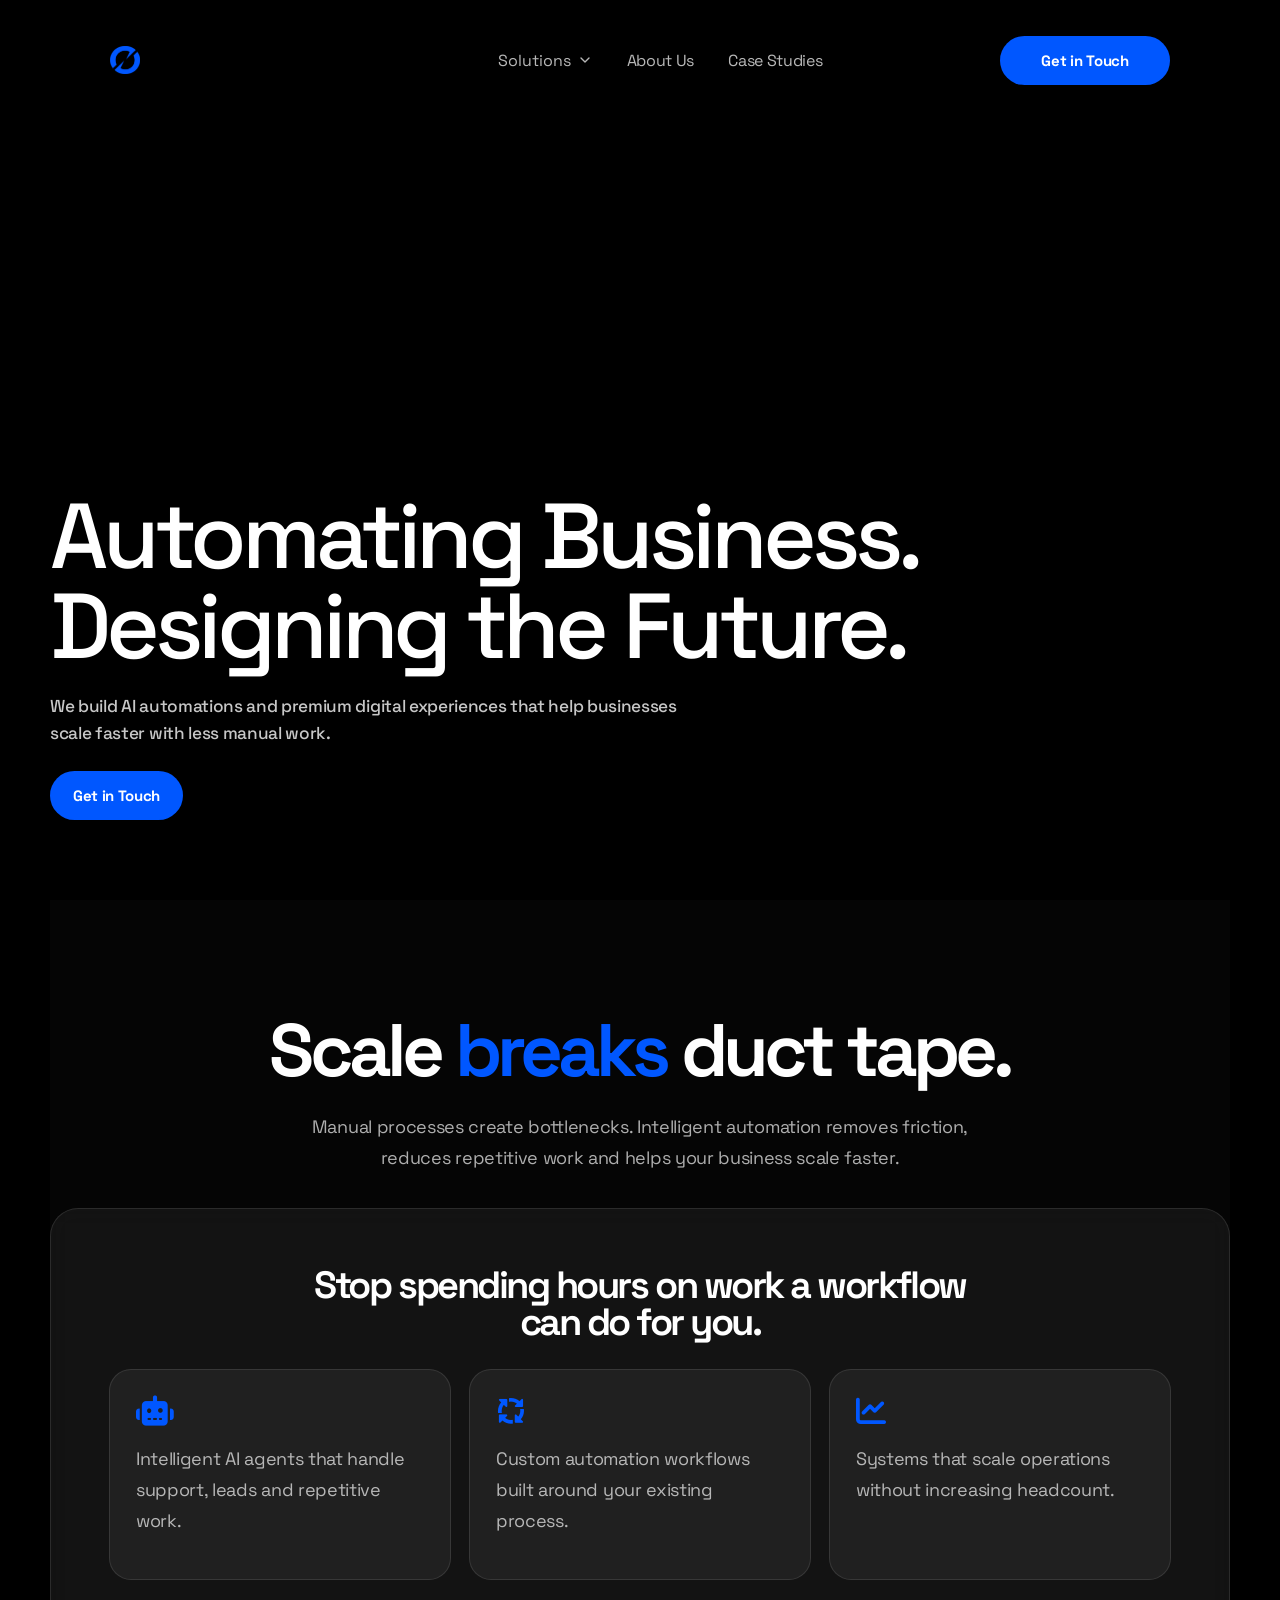
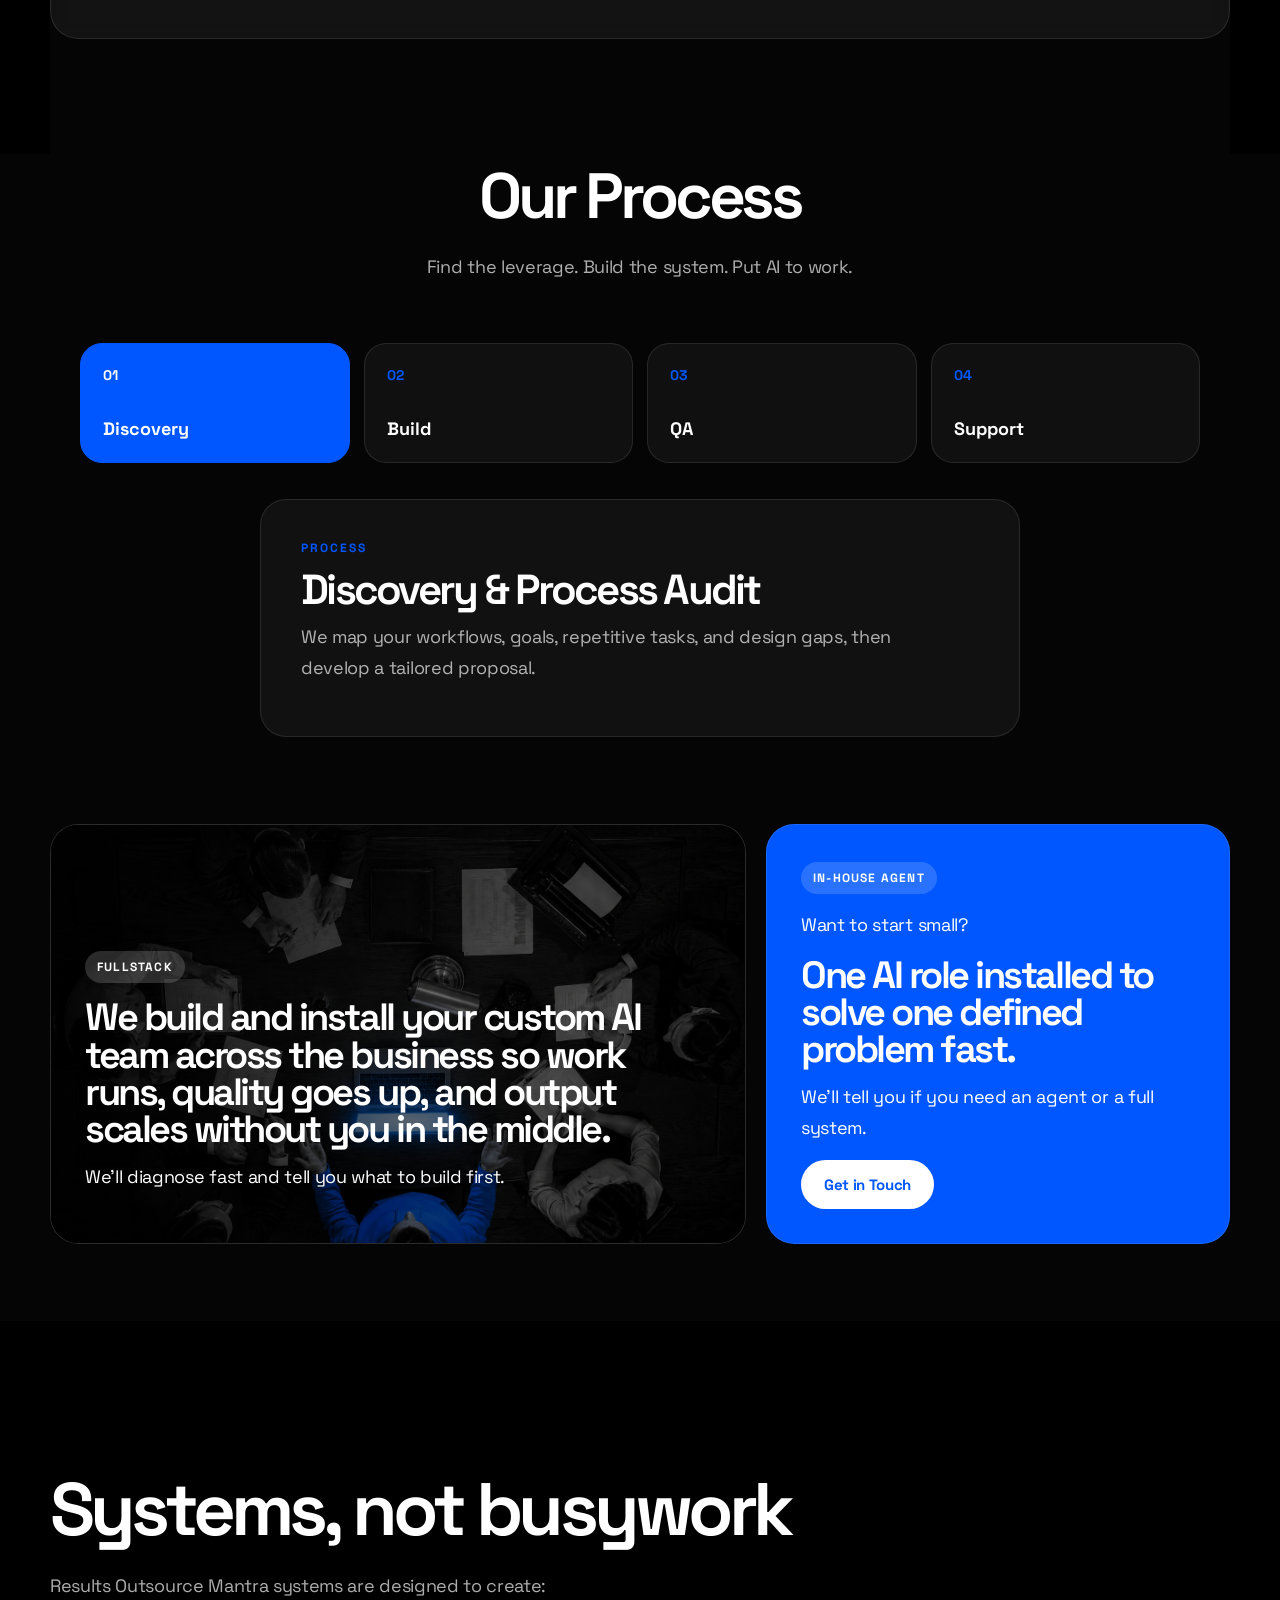
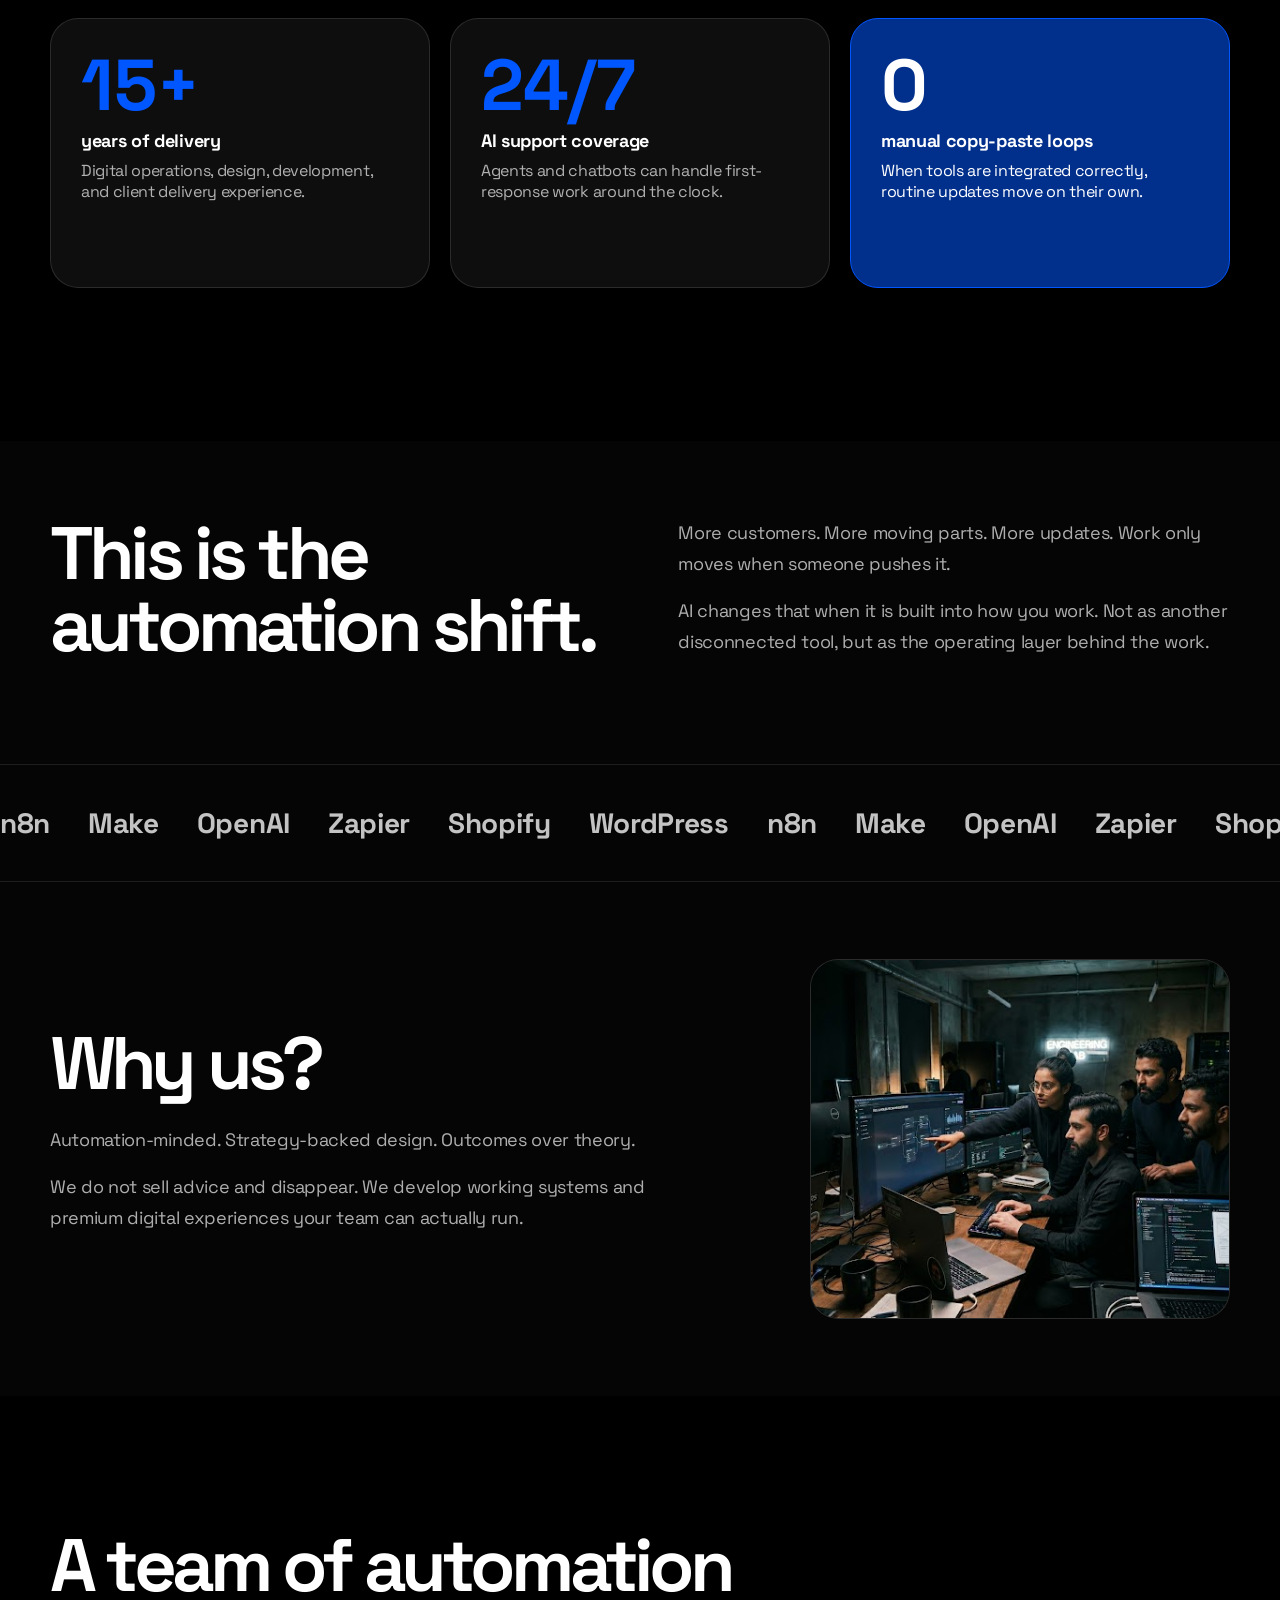
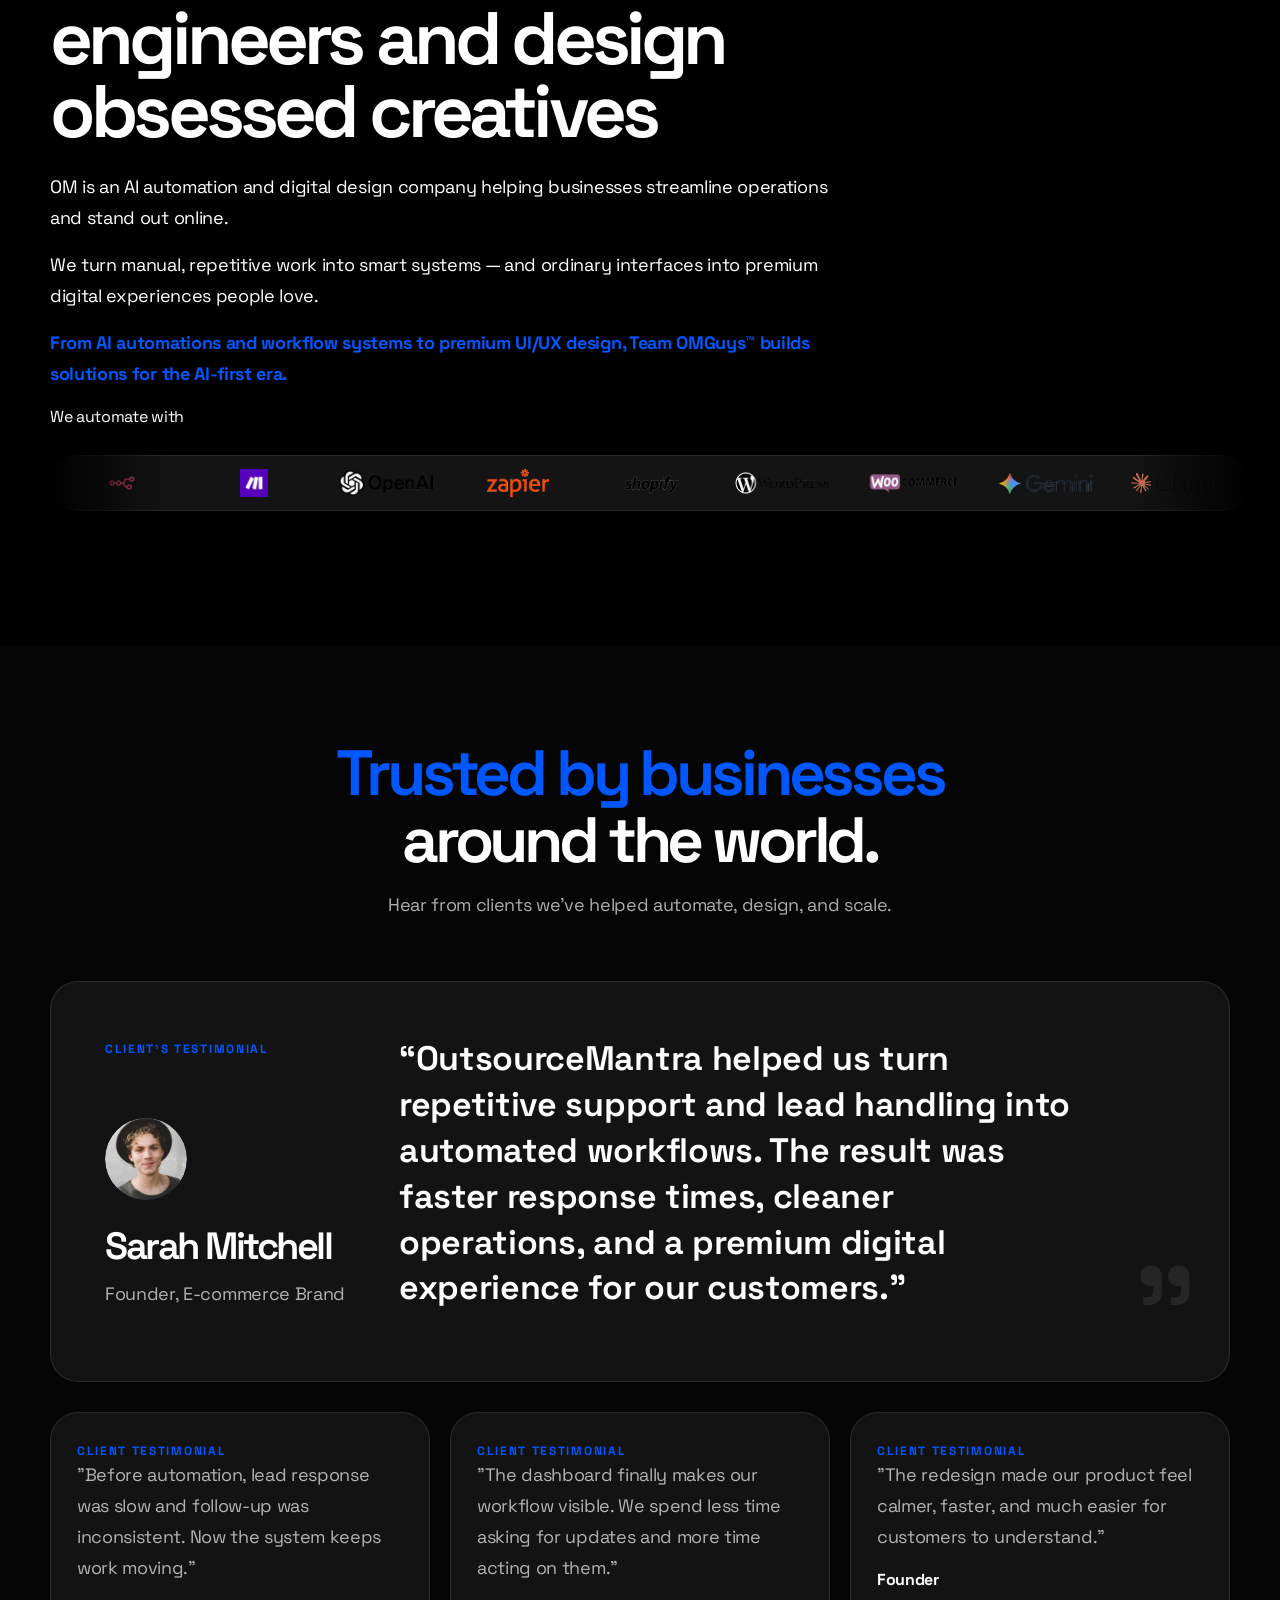
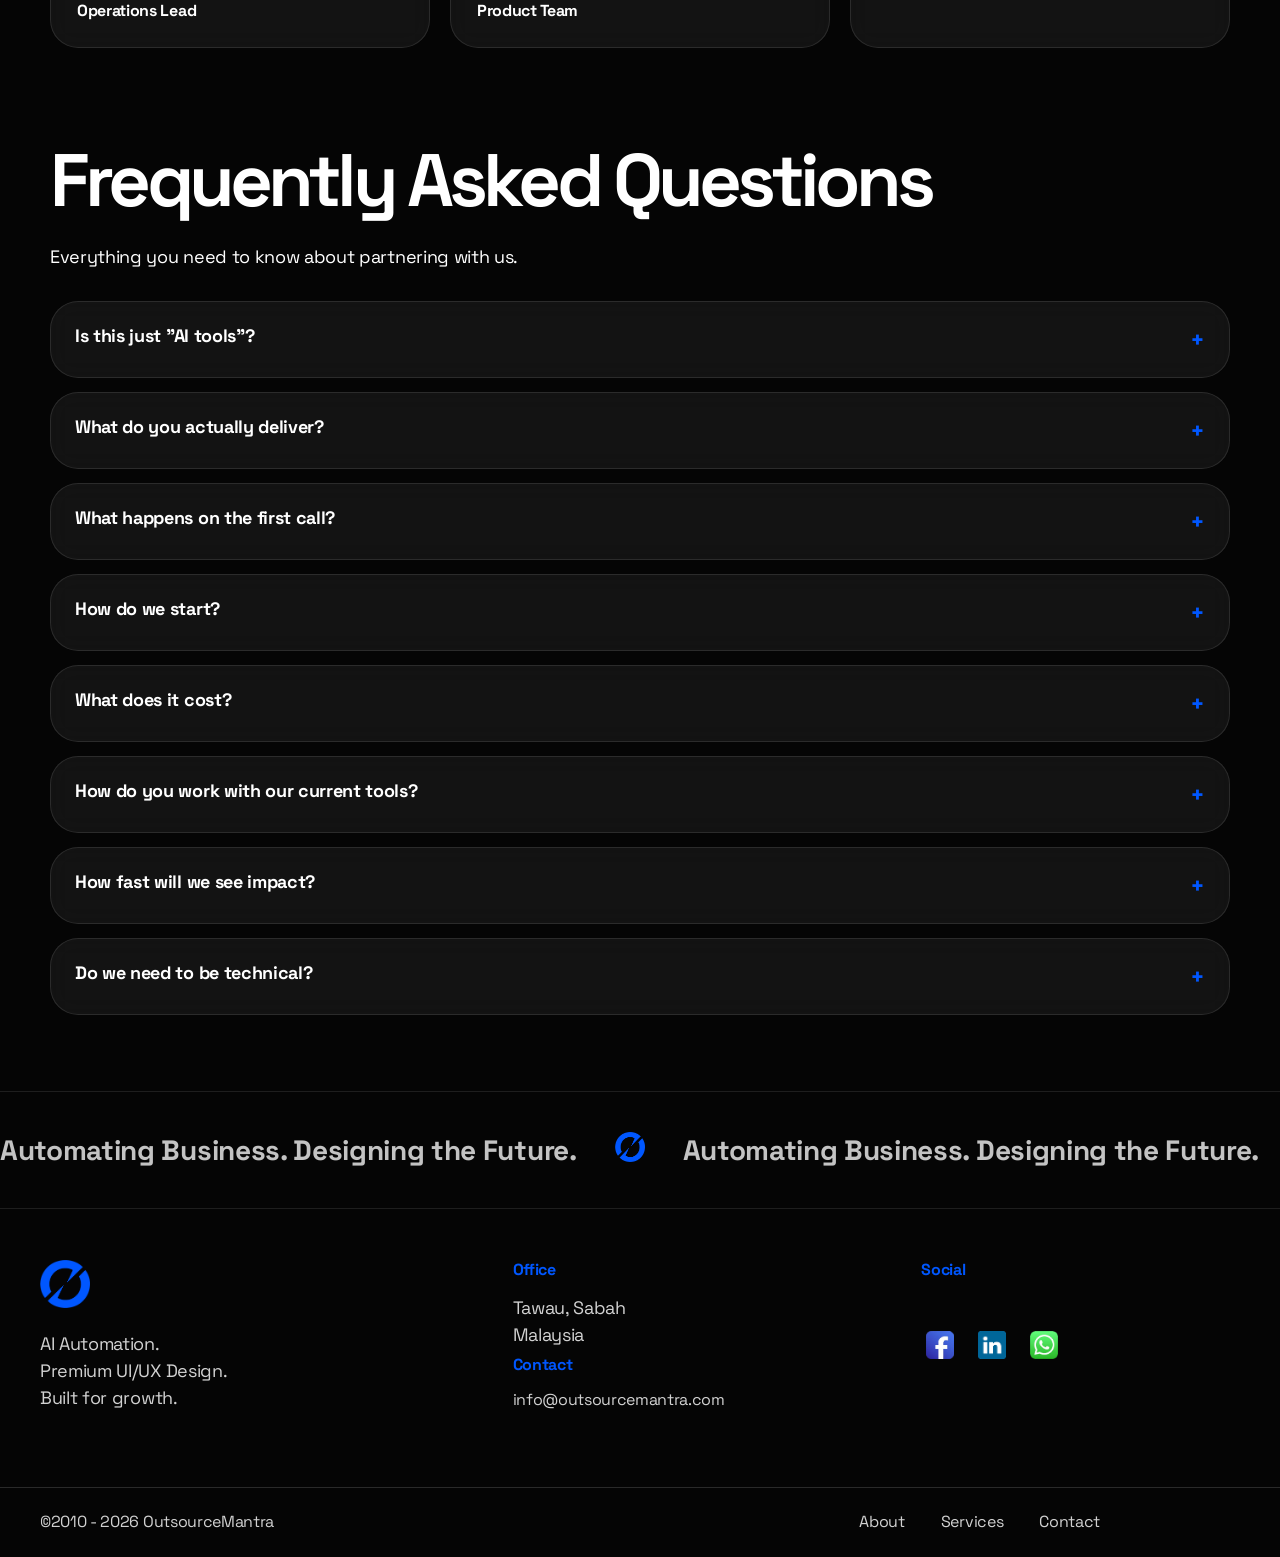
==== commit 21d3b95f: "Final OM website update" ====
--- a/index.html
+++ b/index.html
@@ -264,7 +264,7 @@
         <h2>Systems, not busywork</h2>
         <p>Results Outsource Mantra systems are designed to create:</p>
         <div class="metric-grid">
-          <article><strong ">12+</strong><b>years of delivery</b><span>Digital operations, design, development, and client
+          <article><strong ">15+</strong><b>years of delivery</b><span>Digital operations, design, development, and client
               delivery experience.</span></article>
           <article><strong ">24/7</strong><b>AI support coverage</b><span>Agents and chatbots can handle first-response
               work around the clock.</span></article>
--- a/assets/style1-blue1.css
+++ b/assets/style1-blue1.css
@@ -1398,7 +1398,7 @@
 .footer a,
 .footer span,
 .site-footer p,
-/* .site-footer a, */
+.site-footer a,
 .site-footer small {
   color: rgba(255, 255, 255, .74)
 }
@@ -2777,7 +2777,8 @@
   width:100%;
   height:100%;
   object-fit:cover;
-  filter:grayscale(1) brightness(.62);
+  /* filter:grayscale(1) brightness(.62); */
+  z-index:1;
 }
 
 .operator-person::after{
@@ -2811,6 +2812,7 @@
     padding:28px;
   }
 }
+
 .leverage-section{
   position:relative;
   min-height:850px;
@@ -3285,6 +3287,7 @@
     background-color: var(--primary) !important;
     box-shadow: none !important;
 }
+
 .footer-bottom{
   display:flex;
   justify-content:space-between;
@@ -3299,6 +3302,11 @@
   color:var(--accent)!important;
    transform:scale(1.05) !important;
 }
+.m:hover{
+ background:#e0d3d3 !important;
+  color:var(--accent)!important;
+   transform:scale(1.05) !important;}
+  
 /* .proof-card .proof-img{
   width:100vw !important;
   height:100vh !important;
@@ -3319,4 +3327,22 @@
   height:100%;
   object-fit:cover;
   display:block;
-}+}
+
+.about-automation,.about-design{
+  position:absolute;
+  inset:0;
+  width:100%;
+  height:100%;
+  object-fit:cover;
+  display:block;
+}
+.contact-form .btn{
+    color: #fff !important;
+    background-color: var(--primary) !important;
+    box-shadow: none !important;
+}
+.contact-form .btn:hover{
+ background:#e0d3d3 !important;
+  color:var(--accent)!important;
+   transform:scale(1.05) !important;}
